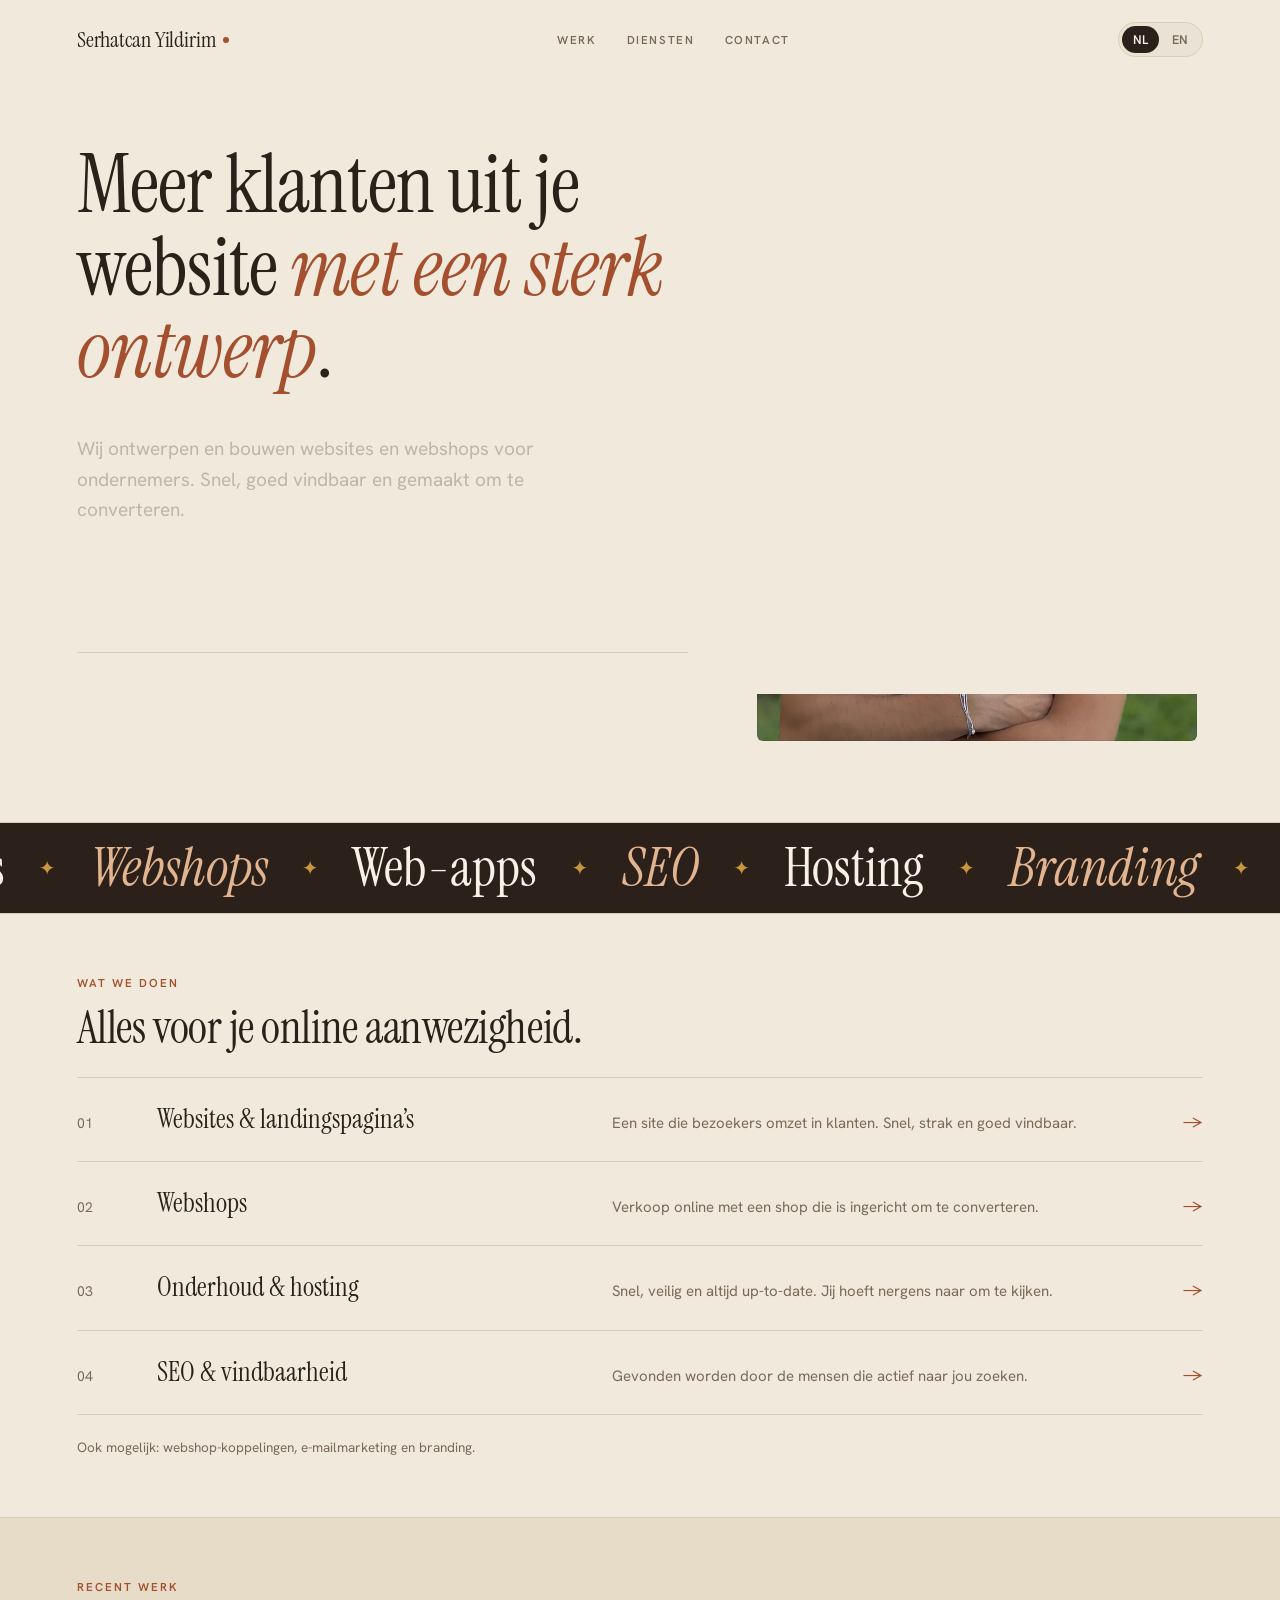
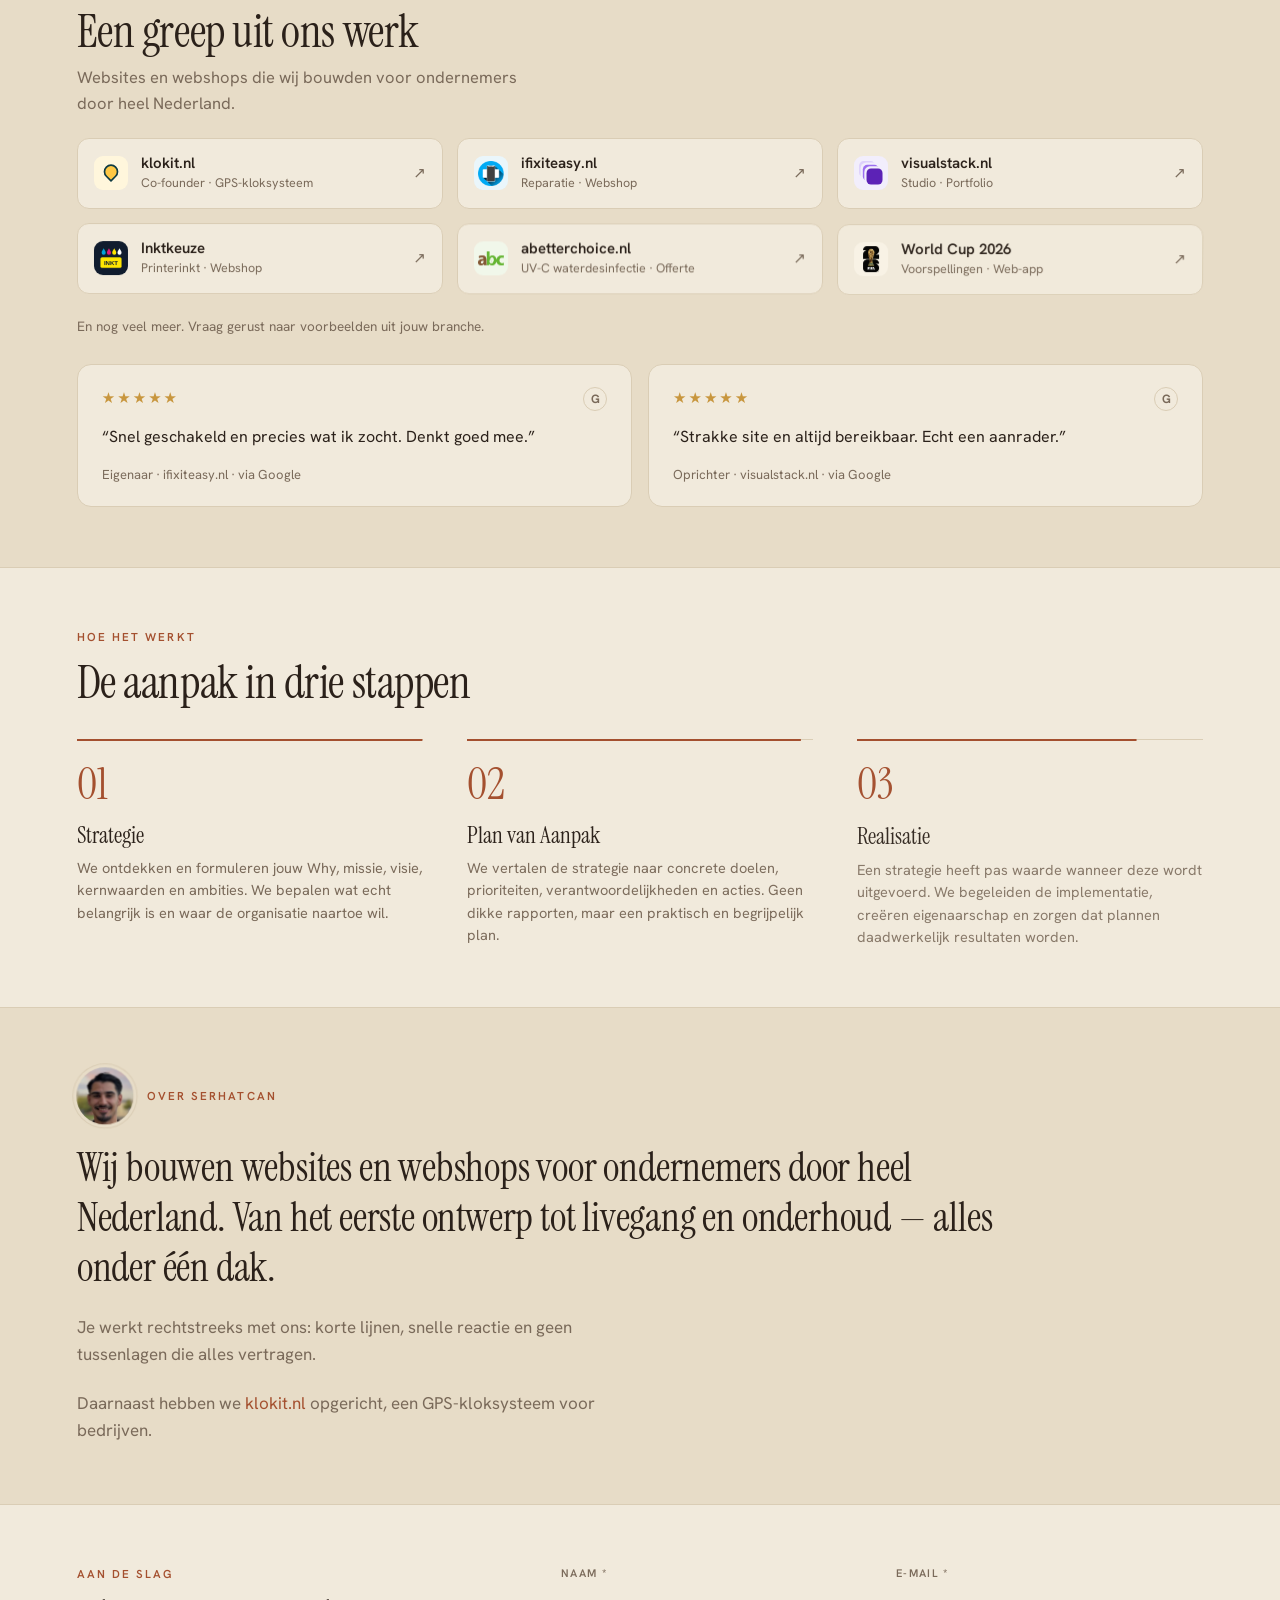
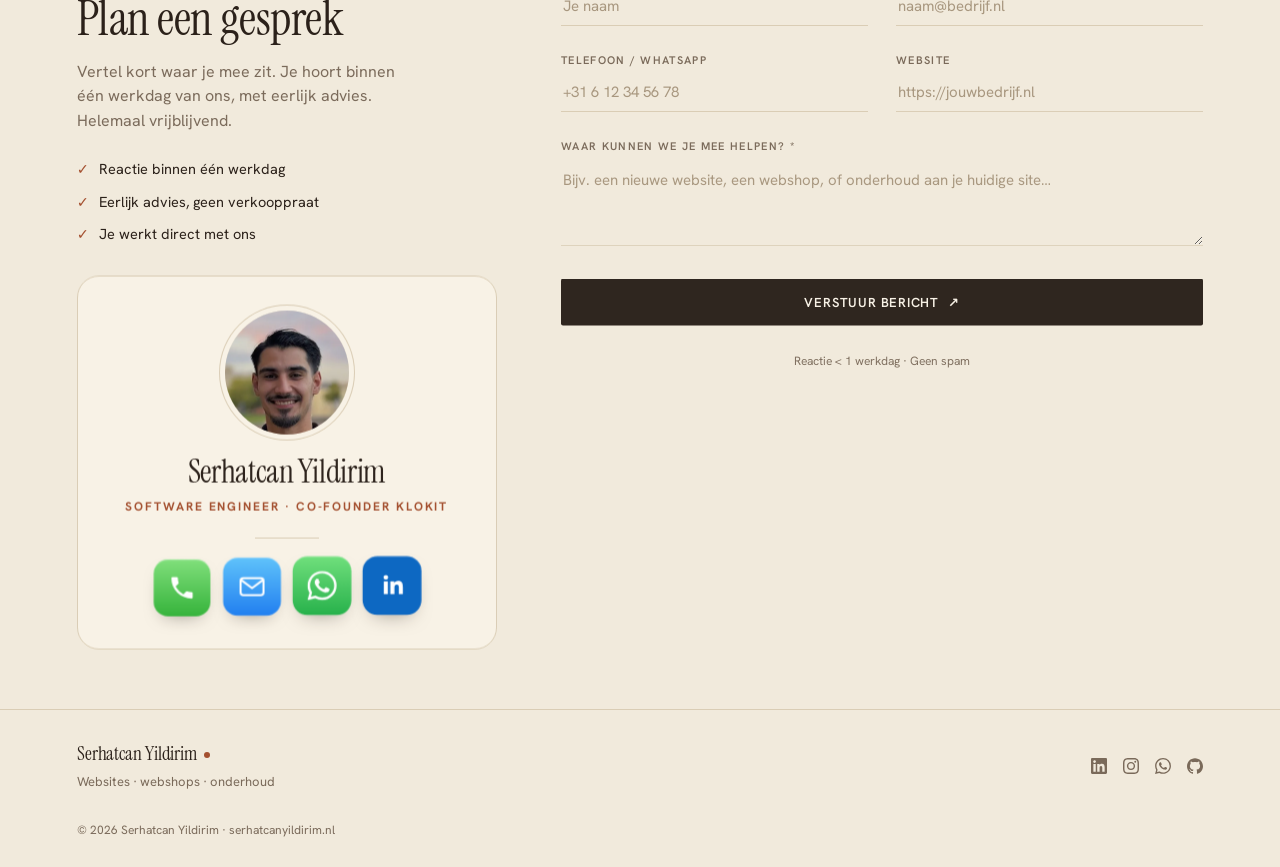
==== index.html @ 1fb6e337 "Functie op contactkaart: Software Engineer Co-Authored-By: Claude Opus 5.5 <noreply@anthropic.com> C" ====
<!DOCTYPE html>
<html lang="nl">
<head>
  <meta charset="utf-8">
  <meta name="viewport" content="width=device-width, initial-scale=1">
  <title>Serhatcan Yildirim — Websites, webshops &amp; onderhoud</title>
  <meta name="description" content="Wij ontwerpen en bouwen websites en webshops voor ondernemers. Snel, goed vindbaar en gemaakt om te converteren. Eén aanspreekpunt, reactie binnen één werkdag.">
  <meta name="author" content="Serhatcan Yildirim">
  <meta name="theme-color" content="#f1eadc">

  <!-- Open Graph -->
  <meta property="og:type" content="website">
  <meta property="og:title" content="Serhatcan Yildirim — Websites, webshops &amp; onderhoud">
  <meta property="og:description" content="Meer klanten uit je website met een sterk ontwerp. Websites en webshops voor ondernemers in heel Nederland.">
  <meta property="og:locale" content="nl_NL">
  <meta property="og:locale:alternate" content="en_US">
  <meta property="og:url" content="https://serhatcan.nl/">
  <meta property="og:image" content="https://serhatcanyildirim.nl/assets/serhat.jpg">

  <link rel="preconnect" href="https://fonts.googleapis.com">
  <link rel="preconnect" href="https://fonts.gstatic.com" crossorigin>
  <link href="https://fonts.googleapis.com/css2?family=Hanken+Grotesk:wght@400;500;600;700&family=Instrument+Serif:ital@0;1&display=swap" rel="stylesheet">
  <link rel="stylesheet" href="css/style.css">
  <link rel="preload" as="image" href="assets/serhat.webp" type="image/webp">
</head>
<body>
  <div class="preloader" aria-hidden="true">
    <div class="preloader-name"><span class="pl-mask"><span class="preloader-word">Serhatcan</span></span> <span class="pl-mask"><span class="preloader-word preloader-word--accent">Yildirim</span></span></div>
    <div class="preloader-bar"></div>
  </div>
  <div class="scroll-progress" aria-hidden="true"></div>
  <div class="cursor" aria-hidden="true"></div>

  <main class="card" role="main">

    <!-- ===================================================== Navigation -->
    <nav class="nav" aria-label="Hoofdnavigatie">
      <a class="brand" href="#top" aria-label="Serhatcan Yildirim — home">Serhatcan Yildirim<span class="dot"></span></a>
      <div class="nav-links">
        <a href="#work" data-i18n="nav.work">Werk</a>
        <a href="#services" data-i18n="nav.services">Diensten</a>
        <a href="#contact" data-i18n="nav.contact">Contact</a>
      </div>
      <div class="lang" role="group" aria-label="Taal / Language">
        <button type="button" data-lang="nl" aria-pressed="true">NL</button>
        <button type="button" data-lang="en" aria-pressed="false">EN</button>
      </div>
    </nav>

    <!-- ========================================================== Hero -->
    <header class="hero" id="top">
      <div class="hero-grid">
      <div class="hero-text">
      
      <h1>
        <span data-i18n="hero.titleA">Meer klanten uit je website</span>
        <span class="accent" data-i18n="hero.titleAccent">met een sterk ontwerp</span><span data-i18n="hero.titleTail">.</span>
      </h1>
      <p class="hero-sub" data-i18n="hero.sub">Wij ontwerpen en bouwen websites en webshops voor ondernemers. Snel, goed vindbaar en gemaakt om te converteren.</p>
      <div class="hero-cta">
        <a class="btn-primary" href="#contact"><span data-i18n="hero.ctaPrimary">Plan een gesprek</span> <span class="arrow" aria-hidden="true">→</span></a>
        <a class="btn-text" href="https://wa.me/31626569696" target="_blank" rel="noopener">
          <span class="ico" aria-hidden="true">
            <svg class="icon icon--sm" viewBox="0 0 24 24" fill="currentColor" aria-hidden="true"><path d="M17.472 14.382c-.297-.149-1.758-.867-2.03-.967-.273-.099-.471-.148-.67.15-.197.297-.767.966-.94 1.164-.173.199-.347.223-.644.075-.297-.15-1.255-.463-2.39-1.475-.883-.788-1.48-1.761-1.653-2.059-.173-.297-.018-.458.13-.606.134-.133.298-.347.446-.52.149-.174.198-.298.298-.497.099-.198.05-.371-.025-.52-.075-.149-.669-1.612-.916-2.207-.242-.579-.487-.5-.669-.51-.173-.008-.371-.01-.57-.01-.198 0-.52.074-.792.372-.272.297-1.04 1.016-1.04 2.479 0 1.462 1.065 2.875 1.213 3.074.149.198 2.096 3.2 5.077 4.487.709.306 1.262.489 1.694.625.712.227 1.36.195 1.871.118.571-.085 1.758-.719 2.006-1.413.248-.694.248-1.289.173-1.413-.074-.124-.272-.198-.57-.347m-5.421 7.403h-.004a9.87 9.87 0 0 1-5.031-1.378l-.361-.214-3.741.982.998-3.648-.235-.374a9.86 9.86 0 0 1-1.51-5.26c.001-5.45 4.436-9.884 9.888-9.884 2.64 0 5.122 1.03 6.988 2.898a9.825 9.825 0 0 1 2.893 6.994c-.003 5.45-4.437 9.884-9.885 9.884m8.413-18.297A11.815 11.815 0 0 0 12.05 0C5.495 0 .16 5.335.157 11.892c0 2.096.547 4.142 1.588 5.945L.057 24l6.305-1.654a11.882 11.882 0 0 0 5.683 1.448h.005c6.554 0 11.89-5.335 11.893-11.893a11.821 11.821 0 0 0-3.48-8.413Z"/></svg>
          </span>
          <span data-i18n="hero.ctaSecondary">WhatsApp openen</span>
        </a>
      </div>

      <div class="stats">
        <div class="stat">
          <div class="stat-num" data-i18n="stats.0.n">3+</div>
          <div class="stat-label" data-i18n="stats.0.l">jaar ervaring in web &amp; design</div>
        </div>
        <div class="stat">
          <div class="stat-num" data-i18n="stats.1.n">10+</div>
          <div class="stat-label" data-i18n="stats.1.l">projecten opgeleverd</div>
        </div>
        <div class="stat">
          <div class="stat-num" data-i18n="stats.2.n">&lt; 1 dag</div>
          <div class="stat-label" data-i18n="stats.2.l">reactie op je aanvraag</div>
        </div>
      </div>
      </div>

      <div class="hero-visual">
        <div class="hero-visual-inner">
          <figure class="hero-photo">
            <picture>
              <source srcset="assets/serhat.webp" type="image/webp">
              <img src="assets/serhat.jpg" alt="Serhatcan Yildirim" width="900" height="1395" fetchpriority="high">
            </picture>
          </figure>
          <div class="hero-badge" aria-hidden="true">
            <svg class="hero-badge-ring" viewBox="0 0 120 120">
              <defs><path id="badge-circle" d="M60,60 m-46,0 a46,46 0 1,1 92,0 a46,46 0 1,1 -92,0"/></defs>
              <text><textPath href="#badge-circle" textLength="286" lengthAdjust="spacing" data-i18n="heroBadge">BESCHIKBAAR VOOR PROJECTEN • </textPath></text>
            </svg>
            <span class="hero-badge-core">✦</span>
          </div>
          <span class="chip chip--1"><span class="chip-dot"></span>Websites</span>
          <span class="chip chip--2">Webshops</span>
          <span class="chip chip--3">Co-founder <b>Klokit</b></span>
        </div>
      </div>
      </div>
    </header>

    <!-- ======================================================= Marquee -->
    <div class="marquee" aria-hidden="true">
      <div class="marquee-track">
        <span>Websites</span><i>✦</i><span>Webshops</span><i>✦</i><span>Web-apps</span><i>✦</i><span>SEO</span><i>✦</i><span>Hosting</span><i>✦</i><span>Branding</span><i>✦</i>
        <span>Websites</span><i>✦</i><span>Webshops</span><i>✦</i><span>Web-apps</span><i>✦</i><span>SEO</span><i>✦</i><span>Hosting</span><i>✦</i><span>Branding</span><i>✦</i>
      </div>
    </div>

    <!-- ====================================================== Services -->
    <section class="section reveal" id="services" aria-labelledby="services-title">
      <div class="eyebrow" data-i18n="servicesEyebrow">WAT WE DOEN</div>
      <h2 class="section-title" id="services-title" style="max-width:560px" data-i18n="servicesTitle">Alles voor je online aanwezigheid.</h2>
      <div class="services-list">

        <div class="service-row">
          <span class="service-no">01</span>
          <h3 class="service-t" data-i18n="services.0.t">Websites &amp; landingspagina’s</h3>
          <p class="service-d" data-i18n="services.0.d">Een site die bezoekers omzet in klanten. Snel, strak en goed vindbaar.</p>
          <span class="service-arrow" aria-hidden="true">→</span>
        </div>

        <div class="service-row">
          <span class="service-no">02</span>
          <h3 class="service-t" data-i18n="services.1.t">Webshops</h3>
          <p class="service-d" data-i18n="services.1.d">Verkoop online met een shop die is ingericht om te converteren.</p>
          <span class="service-arrow" aria-hidden="true">→</span>
        </div>

        <div class="service-row">
          <span class="service-no">03</span>
          <h3 class="service-t" data-i18n="services.2.t">Onderhoud &amp; hosting</h3>
          <p class="service-d" data-i18n="services.2.d">Snel, veilig en altijd up-to-date. Jij hoeft nergens naar om te kijken.</p>
          <span class="service-arrow" aria-hidden="true">→</span>
        </div>

        <div class="service-row">
          <span class="service-no">04</span>
          <h3 class="service-t" data-i18n="services.3.t">SEO &amp; vindbaarheid</h3>
          <p class="service-d" data-i18n="services.3.d">Gevonden worden door de mensen die actief naar jou zoeken.</p>
          <span class="service-arrow" aria-hidden="true">→</span>
        </div>

      </div>
      <p class="foot-note" data-i18n="servicesFoot">Ook mogelijk: webshop-koppelingen, e-mailmarketing en branding.</p>
    </section>

    <!-- ========================================================== Work -->
    <section class="section section--paper reveal" id="work" aria-labelledby="work-title">
      <div class="eyebrow" data-i18n="workEyebrow">RECENT WERK</div>
      <h2 class="section-title" id="work-title" data-i18n="workTitle">Een greep uit ons werk</h2>
      <p class="section-sub" data-i18n="workSub">Websites en webshops die wij bouwden voor ondernemers door heel Nederland.</p>

      <div class="projects">
        <a class="project" href="https://klokit.nl" target="_blank" rel="noopener">
          <span class="project-mono project-logo" style="background:#fff6dc">
            <img src="assets/klokit-icon.svg" alt="Klokit logo" loading="lazy" width="34" height="34">
          </span>
          <span class="project-body">
            <span class="project-name">klokit.nl</span>
            <span class="project-tag" data-i18n="projects.5.tag">Co-founder · GPS-kloksysteem</span>
          </span>
          <span class="project-ext" aria-hidden="true">↗</span>
        </a>
        <a class="project" href="https://ifixiteasy.nl" target="_blank" rel="noopener">
          <span class="project-mono project-logo" style="background:#eaf6fb">
            <img src="assets/iFixItEasy-logo.png" alt="ifixiteasy logo" loading="lazy" width="34" height="34">
          </span>
          <span class="project-body">
            <span class="project-name">ifixiteasy.nl</span>
            <span class="project-tag" data-i18n="projects.0.tag">Reparatie · Webshop</span>
          </span>
          <span class="project-ext" aria-hidden="true">↗</span>
        </a>
        <a class="project" href="https://visualstack.nl" target="_blank" rel="noopener">
          <span class="project-mono project-logo" style="background:#f2eefc">
            <img src="assets/visualstack-icon.svg" alt="VisualStack logo" loading="lazy" width="34" height="34">
          </span>
          <span class="project-body">
            <span class="project-name">visualstack.nl</span>
            <span class="project-tag" data-i18n="projects.1.tag">Studio · Portfolio</span>
          </span>
          <span class="project-ext" aria-hidden="true">↗</span>
        </a>
        <a class="project" href="https://inktkeuze.vercel.app" target="_blank" rel="noopener">
          <span class="project-mono project-logo" style="background:#0F1B2D">
            <img src="assets/inktkeuze-icon.svg" alt="Inktkeuze logo" loading="lazy" width="34" height="34">
          </span>
          <span class="project-body">
            <span class="project-name">Inktkeuze</span>
            <span class="project-tag" data-i18n="projects.2.tag">Printerinkt · Webshop</span>
          </span>
          <span class="project-ext" aria-hidden="true">↗</span>
        </a>
        <a class="project" href="https://abetterchoice.nl" target="_blank" rel="noopener">
          <span class="project-mono project-logo" style="background:#f1f7ea">
            <img src="assets/abc-logo.png" alt="A Better Choice logo" loading="lazy" width="34" height="34">
          </span>
          <span class="project-body">
            <span class="project-name">abetterchoice.nl</span>
            <span class="project-tag" data-i18n="projects.3.tag">UV-C waterdesinfectie · Offerte</span>
          </span>
          <span class="project-ext" aria-hidden="true">↗</span>
        </a>
        <a class="project" href="https://wc26-pink.vercel.app" target="_blank" rel="noopener">
          <span class="project-mono project-logo" style="background:var(--card)">
            <img src="assets/2026_FIFA_World_Cup_emblem.svg.webp" alt="FIFA World Cup 2026 logo" loading="lazy" width="34" height="34">
          </span>
          <span class="project-body">
            <span class="project-name">World Cup 2026</span>
            <span class="project-tag" data-i18n="projects.4.tag">Voorspellingen · Web-app</span>
          </span>
          <span class="project-ext" aria-hidden="true">↗</span>
        </a>
      </div>

      <p class="foot-note" data-i18n="workFoot">En nog veel meer. Vraag gerust naar voorbeelden uit jouw branche.</p>

      <div class="reviews">
        <div class="review">
          <div class="review-head">
            <span class="stars" aria-hidden="true">★★★★★</span>
            <span class="review-badge" title="Google" aria-label="Google">G</span>
          </div>
          <p class="review-q">“<span data-i18n="reviews.0.q">Snel geschakeld en precies wat ik zocht. Denkt goed mee.</span>”</p>
          <div class="review-a" data-i18n="reviews.0.a">Eigenaar · ifixiteasy.nl · via Google</div>
        </div>
        <div class="review">
          <div class="review-head">
            <span class="stars" aria-hidden="true">★★★★★</span>
            <span class="review-badge" title="Google" aria-label="Google">G</span>
          </div>
          <p class="review-q">“<span data-i18n="reviews.1.q">Strakke site en altijd bereikbaar. Echt een aanrader.</span>”</p>
          <div class="review-a" data-i18n="reviews.1.a">Oprichter · visualstack.nl · via Google</div>
        </div>
      </div>
    </section>

    <!-- ===================================================== How it works -->
    <section class="section reveal" aria-labelledby="steps-title">
      <div class="eyebrow" data-i18n="stepsEyebrow">HOE HET WERKT</div>
      <h2 class="section-title section-title--mb" id="steps-title" data-i18n="stepsTitle">De aanpak in drie stappen</h2>
      <div class="steps">
        <div class="step">
          <div class="step-n">01</div>
          <h3 class="step-t" data-i18n="steps.0.t">Strategie</h3>
          <p class="step-d" data-i18n="steps.0.d">We ontdekken en formuleren jouw Why, missie, visie, kernwaarden en ambities. We bepalen wat echt belangrijk is en waar de organisatie naartoe wil.</p>
        </div>
        <div class="step">
          <div class="step-n">02</div>
          <h3 class="step-t" data-i18n="steps.1.t">Plan van Aanpak</h3>
          <p class="step-d" data-i18n="steps.1.d">We vertalen de strategie naar concrete doelen, prioriteiten, verantwoordelijkheden en acties. Geen dikke rapporten, maar een praktisch en begrijpelijk plan.</p>
        </div>
        <div class="step">
          <div class="step-n">03</div>
          <h3 class="step-t" data-i18n="steps.2.t">Realisatie</h3>
          <p class="step-d" data-i18n="steps.2.d">Een strategie heeft pas waarde wanneer deze wordt uitgevoerd. We begeleiden de implementatie, creëren eigenaarschap en zorgen dat plannen daadwerkelijk resultaten worden.</p>
        </div>
      </div>
    </section>

    <!-- ========================================================= About -->
    <section class="section section--paper reveal" id="about" aria-labelledby="about-eyebrow">
      <div class="about-head">
        <picture>
          <source srcset="assets/serhat-avatar.webp" type="image/webp">
          <img class="about-avatar" src="assets/serhat-avatar.jpg" alt="" width="120" height="120" loading="lazy">
        </picture>
        <div class="eyebrow about-eyebrow" id="about-eyebrow" data-i18n="aboutEyebrow">OVER SERHATCAN</div>
      </div>
      <p class="about-lead" data-i18n="aboutBody1">Wij bouwen websites en webshops voor ondernemers door heel Nederland. Van het eerste ontwerp tot livegang en onderhoud — alles onder één dak.</p>
      <p class="about-body" data-i18n="aboutBody2">Je werkt rechtstreeks met ons: korte lijnen, snelle reactie en geen tussenlagen die alles vertragen.</p>
      <p class="about-body"><span data-i18n="aboutBody3a">Daarnaast hebben we</span> <a href="https://klokit.nl" target="_blank" rel="noopener">klokit.nl</a><span data-i18n="aboutBody3b"> opgericht, een GPS-kloksysteem voor bedrijven.</span></p>
    </section>

    <!-- ======================================================= Contact -->
    <section class="section reveal" id="contact" aria-labelledby="contact-title">
      <div class="contact-grid">
        <div>
          <div class="eyebrow" data-i18n="contactEyebrow">AAN DE SLAG</div>
          <h2 class="contact-title" id="contact-title" data-i18n="contactTitle">Plan een gesprek</h2>
          <p class="contact-sub" data-i18n="contactSub">Vertel kort waar je mee zit. Je hoort binnen één werkdag van ons, met eerlijk advies. Helemaal vrijblijvend.</p>

          <div class="checks">
            <div class="check"><span class="check-mark" aria-hidden="true">✓</span><span data-i18n="checks.0">Reactie binnen één werkdag</span></div>
            <div class="check"><span class="check-mark" aria-hidden="true">✓</span><span data-i18n="checks.1">Eerlijk advies, geen verkooppraat</span></div>
            <div class="check"><span class="check-mark" aria-hidden="true">✓</span><span data-i18n="checks.2">Je werkt direct met ons</span></div>
          </div>

          <div class="contact-card">
            <picture>
              <source srcset="assets/serhat-card.webp" type="image/webp">
              <img class="contact-card-photo" src="assets/serhat-card.jpg" alt="Serhatcan Yildirim" width="180" height="180" loading="lazy">
            </picture>
            <h3 class="contact-card-name">Serhatcan Yildirim</h3>
            <p class="contact-card-role" data-i18n="cardRole">Software Engineer · Co-founder Klokit</p>
            <span class="contact-card-rule" aria-hidden="true"></span>
            <div class="app-icons">
              <a class="app-icon app-icon--phone" href="tel:+31626569696" aria-label="Bellen: +31 6 26569696">
                <svg viewBox="0 0 24 24" fill="currentColor" aria-hidden="true"><path d="M6.6 10.8a15.1 15.1 0 0 0 6.6 6.6l2.2-2.2a1 1 0 0 1 1-.25 11.4 11.4 0 0 0 3.6.57 1 1 0 0 1 1 1V20a1 1 0 0 1-1 1A17 17 0 0 1 3 4a1 1 0 0 1 1-1h3.5a1 1 0 0 1 1 1c0 1.25.2 2.45.57 3.57a1 1 0 0 1-.25 1z"/></svg>
              </a>
              <a class="app-icon app-icon--mail" href="mailto:serhatcanyildirimm@gmail.com" aria-label="E-mail: serhatcanyildirimm@gmail.com">
                <svg viewBox="0 0 24 24" fill="none" stroke="currentColor" stroke-width="1.7" stroke-linejoin="round" aria-hidden="true"><rect x="2.5" y="5" width="19" height="14" rx="2.2"/><path d="m3 6.5 9 6.8 9-6.8"/></svg>
              </a>
              <a class="app-icon app-icon--wa" href="https://wa.me/31626569696" target="_blank" rel="noopener" aria-label="WhatsApp">
                <svg viewBox="0 0 24 24" fill="currentColor" aria-hidden="true"><path d="M17.472 14.382c-.297-.149-1.758-.867-2.03-.967-.273-.099-.471-.148-.67.15-.197.297-.767.966-.94 1.164-.173.199-.347.223-.644.075-.297-.15-1.255-.463-2.39-1.475-.883-.788-1.48-1.761-1.653-2.059-.173-.297-.018-.458.13-.606.134-.133.298-.347.446-.52.149-.174.198-.298.298-.497.099-.198.05-.371-.025-.52-.075-.149-.669-1.612-.916-2.207-.242-.579-.487-.5-.669-.51-.173-.008-.371-.01-.57-.01-.198 0-.52.074-.792.372-.272.297-1.04 1.016-1.04 2.479 0 1.462 1.065 2.875 1.213 3.074.149.198 2.096 3.2 5.077 4.487.709.306 1.262.489 1.694.625.712.227 1.36.195 1.871.118.571-.085 1.758-.719 2.006-1.413.248-.694.248-1.289.173-1.413-.074-.124-.272-.198-.57-.347m-5.421 7.403h-.004a9.87 9.87 0 0 1-5.031-1.378l-.361-.214-3.741.982.998-3.648-.235-.374a9.86 9.86 0 0 1-1.51-5.26c.001-5.45 4.436-9.884 9.888-9.884 2.64 0 5.122 1.03 6.988 2.898a9.825 9.825 0 0 1 2.893 6.994c-.003 5.45-4.437 9.884-9.885 9.884m8.413-18.297A11.815 11.815 0 0 0 12.05 0C5.495 0 .16 5.335.157 11.892c0 2.096.547 4.142 1.588 5.945L.057 24l6.305-1.654a11.882 11.882 0 0 0 5.683 1.448h.005c6.554 0 11.89-5.335 11.893-11.893a11.821 11.821 0 0 0-3.48-8.413Z"/></svg>
              </a>
              <a class="app-icon app-icon--li" href="https://nl.linkedin.com/in/serhat-yildirim-15a6a4199" target="_blank" rel="noopener" aria-label="LinkedIn">
                <svg viewBox="0 0 24 24" fill="currentColor" aria-hidden="true"><path d="M5.3 8.6h3.3V19H5.3zM6.95 3.5a1.9 1.9 0 1 1 0 3.8 1.9 1.9 0 0 1 0-3.8zM10.6 8.6h3.15v1.42h.05c.44-.83 1.51-1.7 3.1-1.7 3.32 0 3.93 2.18 3.93 5.02V19h-3.28v-5.03c0-1.2-.02-2.74-1.67-2.74-1.67 0-1.93 1.3-1.93 2.65V19H10.6z"/></svg>
              </a>
            </div>
          </div>
        </div>

        <div>
          <form class="form" id="contact-form" novalidate>
            <!-- Honeypot: verborgen voor mensen, bots vullen dit vaak in -->
            <div class="hp" aria-hidden="true" style="position:absolute;left:-9999px;width:1px;height:1px;overflow:hidden;">
              <label for="f-company">Bedrijf (niet invullen)</label>
              <input id="f-company" name="company" type="text" tabindex="-1" autocomplete="off">
            </div>
            <div class="field">
              <label for="f-name"><span data-i18n="form.name">Naam</span> *</label>
              <input id="f-name" required name="name" data-i18n-placeholder="form.namePh" placeholder="Je naam">
            </div>
            <div class="field">
              <label for="f-email"><span data-i18n="form.email">E-mail</span> *</label>
              <input id="f-email" required type="email" name="email" data-i18n-placeholder="form.emailPh" placeholder="naam@bedrijf.nl">
            </div>
            <div class="field">
              <label for="f-phone" data-i18n="form.phone">Telefoon / WhatsApp</label>
              <input id="f-phone" name="phone" data-i18n-placeholder="form.phonePh" placeholder="+31 6 26569696">
            </div>
            <div class="field">
              <label for="f-website" data-i18n="form.website">Website</label>
              <input id="f-website" name="website" data-i18n-placeholder="form.websitePh" placeholder="https://jouwbedrijf.nl">
            </div>
            <div class="field field--full">
              <label for="f-message"><span data-i18n="form.message">Waar kunnen we je mee helpen?</span> *</label>
              <textarea id="f-message" required name="message" rows="3" data-i18n-placeholder="form.messagePh" placeholder="Bijv. een nieuwe website, een webshop, of onderhoud aan je huidige site…"></textarea>
            </div>
            <button class="form-submit" type="submit"><span data-i18n="form.submit">Verstuur bericht</span> <span class="arrow" aria-hidden="true">↗</span></button>
            <div class="form-foot" data-i18n="formFoot">Reactie &lt; 1 werkdag · Geen spam</div>
          </form>
        </div>
      </div>
    </section>

    <!-- ======================================================== Footer -->
    <footer class="footer">
      <div>
        <div class="brand">Serhatcan Yildirim<span class="dot"></span></div>
        <div class="footer-tagline" data-i18n="footerTagline">Websites · webshops · onderhoud</div>
      </div>
      <div class="socials">
        <a href="https://nl.linkedin.com/in/serhat-yildirim-15a6a4199" target="_blank" rel="noopener" aria-label="LinkedIn"><svg class="icon icon--sm" viewBox="0 0 24 24" fill="currentColor" aria-hidden="true"><path d="M20.447 20.452h-3.554v-5.569c0-1.328-.027-3.037-1.852-3.037-1.853 0-2.136 1.445-2.136 2.939v5.667H9.351V9h3.414v1.561h.046c.477-.9 1.637-1.85 3.37-1.85 3.601 0 4.267 2.37 4.267 5.455v6.286zM5.337 7.433c-1.144 0-2.063-.926-2.063-2.065 0-1.138.92-2.063 2.063-2.063 1.14 0 2.064.925 2.064 2.063 0 1.139-.925 2.065-2.064 2.065zm1.782 13.019H3.555V9h3.564v11.452zM22.225 0H1.771C.792 0 0 .774 0 1.729v20.542C0 23.227.792 24 1.771 24h20.451C23.2 24 24 23.227 24 22.271V1.729C24 .774 23.2 0 22.222 0h.003z"/></svg></a>
        <a href="https://www.instagram.com/visualstack.nl" aria-label="Instagram"><svg class="icon icon--sm" viewBox="0 0 24 24" fill="currentColor" aria-hidden="true"><path d="M7.0301.084c-1.2768.0602-2.1487.264-2.911.5634-.7888.3075-1.4575.72-2.1228 1.3877-.6652.6677-1.075 1.3368-1.3802 2.127-.2954.7638-.4956 1.6365-.552 2.914-.0564 1.2775-.0689 1.6882-.0626 4.947.0062 3.2586.0206 3.6671.0825 4.9473.061 1.2765.264 2.1482.5635 2.9107.308.7889.72 1.4573 1.388 2.1228.6679.6655 1.3365 1.0743 2.1285 1.38.7632.295 1.6361.4961 2.9134.552 1.2773.056 1.6884.069 4.9462.0627 3.2578-.0062 3.668-.0207 4.9478-.0814 1.28-.0607 2.147-.2652 2.9098-.5633.7889-.3086 1.4578-.72 2.1228-1.3881.665-.6682 1.0745-1.3378 1.3795-2.1284.2957-.7632.4966-1.636.552-2.9124.056-1.2809.0692-1.6898.063-4.948-.0063-3.2583-.021-3.6668-.0817-4.9465-.0607-1.2797-.264-2.1487-.5633-2.9117-.3084-.7889-.72-1.4568-1.3876-2.1228C21.2982 1.33 20.628.9208 19.8378.6165 19.074.321 18.2017.1197 16.9244.0645 15.6471.0093 15.236-.005 11.977.0014 8.718.0076 8.31.0215 7.0301.0839m.1402 21.6932c-1.17-.0509-1.8053-.2453-2.2287-.408-.5606-.216-.96-.4771-1.3819-.895-.422-.4178-.6811-.8186-.9-1.378-.1644-.4234-.3624-1.058-.4171-2.228-.0595-1.2645-.072-1.6442-.079-4.848-.007-3.2037.0053-3.583.0607-4.848.05-1.169.2456-1.805.408-2.2282.216-.5613.4762-.96.895-1.3816.4188-.4217.8184-.6814 1.3783-.9003.423-.1651 1.0575-.3614 2.227-.4171 1.2655-.06 1.6447-.072 4.848-.079 3.2033-.007 3.5835.005 4.8495.0608 1.169.0508 1.8053.2445 2.228.408.5608.216.96.4754 1.3816.895.4217.4194.6816.8176.9005 1.3787.1653.4217.3617 1.056.4169 2.2263.0602 1.2655.0739 1.645.0796 4.848.0058 3.203-.0055 3.5834-.061 4.848-.051 1.17-.245 1.8055-.408 2.2294-.216.5604-.4763.96-.8954 1.3814-.419.4215-.8181.6811-1.3783.9-.4224.1649-1.0577.3617-2.2262.4174-1.2656.0595-1.6448.072-4.8493.079-3.2045.007-3.5825-.006-4.848-.0608M16.953 5.5864A1.44 1.44 0 1 0 18.39 4.144a1.44 1.44 0 0 0-1.437 1.4424M5.8385 12.012c.0067 3.4032 2.7706 6.1557 6.173 6.1493 3.4026-.0065 6.157-2.7701 6.1506-6.1733-.0065-3.4032-2.771-6.1565-6.174-6.1498-3.403.0067-6.156 2.771-6.1496 6.1738M8 12.0077a4 4 0 1 1 4.008 3.9921A3.9996 3.9996 0 0 1 8 12.0077"/></svg></a>
        <a href="https://wa.me/31626569696" target="_blank" rel="noopener" aria-label="WhatsApp"><svg class="icon icon--sm" viewBox="0 0 24 24" fill="currentColor" aria-hidden="true"><path d="M17.472 14.382c-.297-.149-1.758-.867-2.03-.967-.273-.099-.471-.148-.67.15-.197.297-.767.966-.94 1.164-.173.199-.347.223-.644.075-.297-.15-1.255-.463-2.39-1.475-.883-.788-1.48-1.761-1.653-2.059-.173-.297-.018-.458.13-.606.134-.133.298-.347.446-.52.149-.174.198-.298.298-.497.099-.198.05-.371-.025-.52-.075-.149-.669-1.612-.916-2.207-.242-.579-.487-.5-.669-.51-.173-.008-.371-.01-.57-.01-.198 0-.52.074-.792.372-.272.297-1.04 1.016-1.04 2.479 0 1.462 1.065 2.875 1.213 3.074.149.198 2.096 3.2 5.077 4.487.709.306 1.262.489 1.694.625.712.227 1.36.195 1.871.118.571-.085 1.758-.719 2.006-1.413.248-.694.248-1.289.173-1.413-.074-.124-.272-.198-.57-.347m-5.421 7.403h-.004a9.87 9.87 0 0 1-5.031-1.378l-.361-.214-3.741.982.998-3.648-.235-.374a9.86 9.86 0 0 1-1.51-5.26c.001-5.45 4.436-9.884 9.888-9.884 2.64 0 5.122 1.03 6.988 2.898a9.825 9.825 0 0 1 2.893 6.994c-.003 5.45-4.437 9.884-9.885 9.884m8.413-18.297A11.815 11.815 0 0 0 12.05 0C5.495 0 .16 5.335.157 11.892c0 2.096.547 4.142 1.588 5.945L.057 24l6.305-1.654a11.882 11.882 0 0 0 5.683 1.448h.005c6.554 0 11.89-5.335 11.893-11.893a11.821 11.821 0 0 0-3.48-8.413Z"/></svg></a>
        <a href="https://github.com/serhatcanyildirimm" target="_blank" rel="noopener" aria-label="GitHub"><svg class="icon icon--sm" viewBox="0 0 24 24" fill="currentColor" aria-hidden="true"><path d="M12 .297c-6.63 0-12 5.373-12 12 0 5.303 3.438 9.8 8.205 11.385.6.113.82-.258.82-.577 0-.285-.01-1.04-.015-2.04-3.338.724-4.042-1.61-4.042-1.61C4.422 18.07 3.633 17.7 3.633 17.7c-1.087-.744.084-.729.084-.729 1.205.084 1.838 1.236 1.838 1.236 1.07 1.835 2.809 1.305 3.495.998.108-.776.417-1.305.76-1.605-2.665-.3-5.466-1.332-5.466-5.93 0-1.31.465-2.38 1.235-3.22-.135-.303-.54-1.523.105-3.176 0 0 1.005-.322 3.3 1.23.96-.267 1.98-.399 3-.405 1.02.006 2.04.138 3 .405 2.28-1.552 3.285-1.23 3.285-1.23.645 1.653.24 2.873.12 3.176.765.84 1.23 1.91 1.23 3.22 0 4.61-2.805 5.625-5.475 5.92.42.36.81 1.096.81 2.22 0 1.606-.015 2.896-.015 3.286 0 .315.21.69.825.57C20.565 22.092 24 17.592 24 12.297c0-6.627-5.373-12-12-12"/></svg></a>
      </div>
    </footer>
    <div class="copyright"><span data-i18n="footerCopy">© 2026 Serhatcan Yildirim</span> · serhatcanyildirim.nl</div>

  </main>

  <script src="js/main.js"></script>
  <script src="js/vendor/gsap.min.js"></script>
  <script src="js/vendor/ScrollTrigger.min.js"></script>
  <script src="js/motion.js"></script>
</body>
</html>
---- css/style.css ----
/* ==========================================================================
   Serhatcan Yildirim — Portfolio
   Editorial theme: serif display, warm paper palette, typographic index
   ========================================================================== */

:root {
  /* Palet "Zand & Klei": beige basis, geen puur wit */
  --bg:     #f1eadc;   /* beige */
  --paper:  #e7dcc7;   /* zand — vervangt de witte secties */
  --card:   #f8f2e6;   /* crème — kaarten en hover */
  --ink:    #2b211a;   /* espresso */
  --muted:  #7a6a5a;
  --line:   #dacdb5;
  --accent: #a4502f;   /* terracotta */
  --accent-dark: #833d22;
  --gold:   #c8963e;
  --on-dark: #f8f2e6;  /* tekst op donkere knoppen */

  --serif: 'Instrument Serif', Georgia, 'Times New Roman', serif;
  --sans:  'Hanken Grotesk', system-ui, -apple-system, sans-serif;

  /* Fluid horizontal padding for the full-bleed sections */
  --pad: clamp(20px, 6vw, 112px);
  --section-y: clamp(44px, 7vw, 60px);
}

* { box-sizing: border-box; }

html { scroll-behavior: smooth; }

html, body { margin: 0; }

body {
  background: var(--bg);
  font-family: var(--sans);
  color: var(--ink);
  line-height: 1.5;
  -webkit-font-smoothing: antialiased;
  text-rendering: optimizeLegibility;
  padding: 0;
  overflow-x: hidden;
}

a { color: var(--accent); text-decoration: none; }
a:hover { color: var(--accent-dark); }

input, textarea, button, select { font-family: inherit; }
input::placeholder, textarea::placeholder { color: #a8977f; }
::selection { background: var(--accent); color: var(--on-dark); }

img { max-width: 100%; display: block; }

h1, h2, h3, p { margin: 0; }
h1, h2, h3, .about-lead { overflow-wrap: break-word; }

.serif { font-family: var(--serif); font-weight: 400; }

/* --------------------------------------------------------------------------
   Page shell — full-bleed, edge to edge
   -------------------------------------------------------------------------- */
.card {
  width: 100%;
  min-height: 100vh;
  background: var(--bg);
  overflow-x: clip;
}

.eyebrow {
  font-size: 11.5px;
  font-weight: 600;
  letter-spacing: 0.18em;
  text-transform: uppercase;
  color: var(--accent);
  margin-bottom: 12px;
}

.section-title {
  font-family: var(--serif);
  font-weight: 400;
  font-size: clamp(32px, 5vw, 46px);
  line-height: 1.08;
  letter-spacing: -0.01em;
  margin: 0 0 8px;
}

/* --------------------------------------------------------------------------
   Navigation
   -------------------------------------------------------------------------- */
.nav {
  display: flex;
  align-items: center;
  justify-content: space-between;
  gap: 16px;
  padding: 22px var(--pad);
  flex-wrap: wrap;
}

.brand {
  display: inline-flex;
  align-items: center;
  gap: 7px;
  font-family: var(--serif);
  font-weight: 400;
  font-size: 22px;
  letter-spacing: -0.005em;
  color: var(--ink);
}
.brand .dot {
  width: 6px; height: 6px;
  border-radius: 50%;
  background: var(--accent);
  display: inline-block;
}

.nav-links {
  display: flex;
  gap: 30px;
  font-size: 11.5px;
  letter-spacing: 0.14em;
  text-transform: uppercase;
  font-weight: 600;
}
.nav-links a { color: var(--muted); }
.nav-links a:hover { color: var(--ink); }

/* Language toggle */
.lang {
  display: inline-flex;
  align-items: center;
  gap: 2px;
  background: rgba(43, 33, 26, .04);
  border: 1px solid var(--line);
  border-radius: 999px;
  padding: 3px;
}
.lang button {
  border: none;
  cursor: pointer;
  font-size: 12.5px;
  font-weight: 600;
  padding: 5px 11px;
  border-radius: 999px;
  background: transparent;
  color: var(--muted);
  transition: background .18s ease, color .18s ease;
}
.lang button[aria-pressed="true"] {
  background: var(--ink);
  color: var(--on-dark);
}

/* --------------------------------------------------------------------------
   Hero
   -------------------------------------------------------------------------- */
.hero { padding: clamp(40px, 6vw, 64px) var(--pad) 60px; }

.rating {
  display: flex;
  align-items: center;
  gap: 11px;
  margin-bottom: 30px;
  flex-wrap: wrap;
}
.stars { color: var(--gold); letter-spacing: 2px; font-size: 13px; }
.rating-label {
  font-size: 11.5px;
  letter-spacing: 0.14em;
  text-transform: uppercase;
  color: var(--muted);
}

.hero h1 {
  font-family: var(--serif);
  font-weight: 400;
  font-size: clamp(42px, 8vw, 84px);
  line-height: 1.01;
  letter-spacing: -0.01em;
  margin: 0 0 28px;
  max-width: 920px;
}
.hero h1 .accent { color: var(--accent); font-style: italic; }

.hero-sub {
  font-size: clamp(17px, 2.2vw, 19px);
  line-height: 1.6;
  color: var(--muted);
  max-width: 520px;
  margin: 0 0 34px;
}

.hero-cta {
  display: flex;
  gap: 28px;
  align-items: center;
  flex-wrap: wrap;
}

/* Buttons */
.btn-primary {
  display: inline-flex;
  align-items: center;
  gap: 10px;
  background: var(--ink);
  color: var(--on-dark);
  padding: 15px 26px;
  border-radius: 2px;
  font-size: 13px;
  letter-spacing: 0.06em;
  text-transform: uppercase;
  font-weight: 600;
  border: none;
  cursor: pointer;
  transition: background .18s ease;
}
.btn-primary:hover { background: var(--accent); color: var(--on-dark); }
.btn-primary .arrow { text-transform: none; }

.btn-text {
  display: inline-flex;
  align-items: center;
  gap: 8px;
  font-size: 14px;
  font-weight: 600;
  color: var(--ink);
  border-bottom: 1.5px solid var(--ink);
  padding-bottom: 3px;
}
.btn-text:hover { color: var(--ink); }
.btn-text .ico { color: var(--accent); display: inline-flex; }

/* Stats */
.stats {
  display: flex;
  max-width: 760px;
  margin-top: 58px;
  border-top: 1px solid var(--line);
  padding-top: 28px;
  gap: 32px;
}
.stat { flex: 1; }
.stat + .stat {
  border-left: 1px solid var(--line);
  padding-left: 32px;
}
.stat-num {
  font-family: var(--serif);
  font-size: clamp(30px, 4.5vw, 38px);
  line-height: 1;
  letter-spacing: -0.01em;
}
.stat-label {
  font-size: 12.5px;
  color: var(--muted);
  line-height: 1.4;
  margin-top: 8px;
}

/* --------------------------------------------------------------------------
   Generic section
   -------------------------------------------------------------------------- */
.section { padding: var(--section-y) var(--pad); }
.section--paper {
  background: var(--paper);
  border-top: 1px solid var(--line);
  border-bottom: 1px solid var(--line);
}

/* Services — typographic index */
.services-list {
  margin-top: 24px;
  border-top: 1px solid var(--line);
}
.service-row {
  display: grid;
  grid-template-columns: 52px 1fr 1.25fr 30px;
  gap: 28px;
  align-items: baseline;
  padding: 26px 0;
  border-bottom: 1px solid var(--line);
}
.service-no {
  font-size: 14px;
  color: var(--muted);
  font-variant-numeric: tabular-nums;
}
.service-t {
  font-family: var(--serif);
  font-weight: 400;
  font-size: clamp(22px, 3vw, 27px);
  line-height: 1.12;
  margin: 0;
}
.service-d {
  font-size: 15px;
  color: var(--muted);
  line-height: 1.55;
  margin: 0;
}
.service-arrow { color: var(--accent); font-size: 18px; text-align: right; }

.foot-note {
  font-size: 13.5px;
  color: var(--muted);
  margin: 22px 0 0;
}
.section-sub {
  font-size: clamp(15px, 2vw, 16.5px);
  color: var(--muted);
  line-height: 1.55;
  margin: 0 0 22px;
  max-width: 480px;
}

/* Work — project cards */
.projects {
  display: grid;
  grid-template-columns: repeat(3, 1fr);
  gap: 14px;
  margin-top: 22px;
}
.project {
  display: flex;
  align-items: center;
  gap: 13px;
  background: var(--bg);
  border: 1px solid var(--line);
  border-radius: 12px;
  padding: 15px 16px;
  color: var(--ink);
  transition: border-color .18s ease, background .18s ease;
}
.project:hover { border-color: #c8b89c; background: var(--card); color: var(--ink); }
.project-mono {
  width: 34px; height: 34px;
  border-radius: 9px;
  display: inline-flex;
  align-items: center;
  justify-content: center;
  font-size: 13px;
  font-weight: 700;
  color: var(--on-dark);
  letter-spacing: -0.02em;
  flex: 0 0 auto;
}
.project-logo {
  padding: 4px;
  overflow: hidden;
}
.project-logo img {
  width: 100%;
  height: 100%;
  object-fit: contain;
  display: block;
}
.project-body { flex: 1; min-width: 0; }
.project-name {
  display: block;
  font-size: 15px;
  font-weight: 600;
  line-height: 1.2;
}
.project-tag {
  display: block;
  font-size: 12.5px;
  color: var(--muted);
  margin-top: 2px;
}
.project-ext { color: var(--muted); font-size: 15px; }

/* Reviews */
.reviews {
  display: grid;
  grid-template-columns: 1fr 1fr;
  gap: 16px;
}
.review {
  background: var(--bg);
  border: 1px solid var(--line);
  border-radius: 14px;
  padding: 22px 24px;
}
.review-head {
  display: flex;
  justify-content: space-between;
  align-items: flex-start;
}
.review-head .stars { font-size: 15px; }
.review-badge {
  font-size: 12px;
  font-weight: 700;
  color: var(--muted);
  border: 1px solid var(--line);
  width: 24px; height: 24px;
  border-radius: 50%;
  display: inline-flex;
  align-items: center;
  justify-content: center;
  flex: 0 0 auto;
}
.review-q { font-size: 16px; line-height: 1.5; margin: 14px 0 16px; }
.review-a { font-size: 13px; color: var(--muted); }

/* Steps */
.steps {
  display: grid;
  grid-template-columns: repeat(3, 1fr);
  gap: 44px;
  margin-top: 8px;
}
.step {
  border-top: 1px solid var(--line);
  padding-top: 22px;
}
.step-n {
  font-family: var(--serif);
  font-size: 44px;
  color: var(--accent);
  line-height: 1;
  margin-bottom: 16px;
}
.step-t {
  font-family: var(--serif);
  font-weight: 400;
  font-size: 23px;
  line-height: 1.15;
  margin: 0 0 8px;
}
.step-d { font-size: 14.5px; color: var(--muted); line-height: 1.55; margin: 0; }

.section-title--mb { margin-bottom: 32px; }

/* About */
.about-lead {
  font-family: var(--serif);
  font-weight: 400;
  font-size: clamp(28px, 4.2vw, 40px);
  line-height: 1.25;
  letter-spacing: -0.005em;
  max-width: 920px;
  margin: 0;
}
.about-body {
  font-size: 17px;
  color: var(--muted);
  line-height: 1.6;
  max-width: 560px;
  margin: 22px 0 0;
}
.about-eyebrow { margin-bottom: 18px; }

/* --------------------------------------------------------------------------
   Contact
   -------------------------------------------------------------------------- */
.contact-grid {
  display: grid;
  grid-template-columns: 0.8fr 1.2fr;
  gap: 56px;
  align-items: start;
}
.contact-title {
  font-family: var(--serif);
  font-weight: 400;
  font-size: clamp(36px, 5vw, 48px);
  line-height: 1.02;
  letter-spacing: -0.01em;
  margin: 0 0 16px;
}
.contact-sub {
  font-size: 16px;
  color: var(--muted);
  line-height: 1.55;
  margin: 0;
  max-width: 320px;
}
.checks {
  margin-top: 24px;
  display: flex;
  flex-direction: column;
  gap: 11px;
}
.check {
  display: flex;
  gap: 10px;
  align-items: flex-start;
  font-size: 14.5px;
}
.check-mark {
  color: var(--accent);
  font-weight: 700;
  line-height: 1.5;
  flex: 0 0 auto;
}
.check span { line-height: 1.5; }

.contact-links {
  margin-top: 26px;
  display: flex;
  flex-direction: column;
  gap: 7px;
  font-size: 14px;
}
.contact-links .wa {
  display: inline-flex;
  gap: 8px;
  align-items: center;
  color: var(--accent);
  font-weight: 600;
}
.contact-links a.muted { color: var(--muted); }
.contact-links a.muted:hover { color: var(--accent); }

/* Form */
.form {
  display: grid;
  grid-template-columns: 1fr 1fr;
  gap: 26px 28px;
}
.field { display: flex; flex-direction: column; }
.field--full { grid-column: 1 / -1; }
.field label {
  display: block;
  font-size: 11px;
  letter-spacing: 0.12em;
  text-transform: uppercase;
  font-weight: 600;
  color: var(--muted);
  margin-bottom: 5px;
}
.field input,
.field textarea {
  width: 100%;
  border: none;
  border-bottom: 1px solid var(--line);
  border-radius: 0;
  padding: 9px 2px;
  font-size: 15px;
  color: var(--ink);
  outline: none;
  background: transparent;
  transition: border-color .18s ease;
}
.field textarea { resize: vertical; line-height: 1.5; min-height: 72px; }
.field input:focus,
.field textarea:focus { border-bottom-color: var(--accent); }

.form-submit {
  grid-column: 1 / -1;
  width: 100%;
  background: var(--ink);
  color: var(--on-dark);
  border: none;
  border-radius: 2px;
  padding: 15px;
  font-size: 13px;
  letter-spacing: 0.06em;
  text-transform: uppercase;
  font-weight: 600;
  cursor: pointer;
  display: inline-flex;
  align-items: center;
  justify-content: center;
  gap: 9px;
  margin-top: 6px;
  transition: background .18s ease;
}
.form-submit:hover { background: var(--accent); }
.form-submit .arrow { text-transform: none; }

.form-foot {
  grid-column: 1 / -1;
  text-align: center;
  font-size: 12px;
  color: var(--muted);
}

.form-submit:disabled { opacity: .6; cursor: default; background: var(--ink); }

.form-error {
  grid-column: 1 / -1;
  text-align: center;
  font-size: 13px;
  color: #a2412f;
  background: rgba(162, 65, 47, .07);
  border: 1px solid rgba(162, 65, 47, .2);
  border-radius: 10px;
  padding: 10px 14px;
}

/* Sent confirmation */
.form-sent {
  padding: 44px 10px;
  text-align: center;
  border-top: 1px solid var(--line);
}
.form-sent .mark {
  font-family: var(--serif);
  font-size: 40px;
  color: var(--accent);
  margin-bottom: 8px;
}
.form-sent h3 {
  font-family: var(--serif);
  font-weight: 400;
  margin: 0 0 6px;
  font-size: 26px;
}
.form-sent p { margin: 0; color: var(--muted); font-size: 14.5px; }

/* --------------------------------------------------------------------------
   Footer
   -------------------------------------------------------------------------- */
.footer {
  padding: 30px var(--pad);
  border-top: 1px solid var(--line);
  display: flex;
  align-items: center;
  justify-content: space-between;
  flex-wrap: wrap;
  gap: 16px;
}
.footer .brand { font-size: 19px; }
.footer-tagline { font-size: 13px; color: var(--muted); margin-top: 3px; }
.socials { display: flex; gap: 16px; align-items: center; }
.socials a { color: var(--muted); display: inline-flex; }
.socials a:hover { color: var(--accent); }
.copyright {
  padding: 0 var(--pad) 28px;
  font-size: 12px;
  color: var(--muted);
}

/* Icon sizing */
.icon { width: 18px; height: 18px; display: inline-block; }
.icon--sm { width: 16px; height: 16px; }
.service-icon { width: 17px; height: 17px; color: var(--accent); display: inline-flex; }

/* --------------------------------------------------------------------------
   Scroll reveal (progressive enhancement)
   -------------------------------------------------------------------------- */
.reveal {
  opacity: 0;
  transform: translateY(18px);
  transition: opacity .6s ease, transform .6s ease;
}
.reveal.is-visible { opacity: 1; transform: none; }

/* --------------------------------------------------------------------------
   Responsive
   -------------------------------------------------------------------------- */
@media (max-width: 900px) {
  .contact-grid { grid-template-columns: 1fr; gap: 40px; }
  .steps { grid-template-columns: 1fr; gap: 28px; }
  .projects { grid-template-columns: repeat(2, 1fr); }
}

@media (max-width: 680px) {
  .nav { justify-content: space-between; }
  .nav-links { order: 3; width: 100%; justify-content: flex-start; gap: 22px; }
  .service-row {
    grid-template-columns: 40px 1fr;
    gap: 6px 16px;
    row-gap: 6px;
  }
  .service-t { grid-column: 2; }
  .service-d { grid-column: 2; }
  .service-arrow { display: none; }
  .projects { grid-template-columns: 1fr; }
  .reviews { grid-template-columns: 1fr; }
  .form { grid-template-columns: 1fr; }
  .stats { flex-direction: column; gap: 0; }
  .stat { padding: 18px 0; border-top: 1px solid var(--line); }
  .stat:first-child { padding-top: 0; border-top: none; }
  .stat + .stat { border-left: none; padding-left: 0; }
}

@media (prefers-reduced-motion: reduce) {
  html { scroll-behavior: auto; }
  .reveal { opacity: 1; transform: none; transition: none; }
  * { scroll-behavior: auto !important; }
}

/* ==========================================================================
   Portfolio upgrade — hero photo, marquee, motion helpers
   ========================================================================== */

/* Sticky nav */
.nav {
  position: sticky;
  top: 0;
  z-index: 60;
  background: var(--bg);
  background: color-mix(in srgb, var(--bg) 86%, transparent);
  -webkit-backdrop-filter: blur(12px);
  backdrop-filter: blur(12px);
}

/* Hero: text + photo */
.hero-grid {
  display: grid;
  grid-template-columns: minmax(0, 1.15fr) minmax(0, .85fr);
  gap: clamp(32px, 5vw, 72px);
  align-items: center;
}
.hero-grid .hero h1, .hero-text h1 { font-size: clamp(42px, 6.4vw, 88px); }

.hero-visual { position: relative; display: flex; justify-content: center; }
.hero-visual-inner {
  position: relative;
  width: min(100%, 440px);
  will-change: transform;
}
.hero-photo {
  margin: 0;
  position: relative;
  aspect-ratio: 900 / 1180;
  border-radius: 999px 999px 28px 28px;
  overflow: hidden;
  background: var(--paper);
  box-shadow: 0 30px 60px -30px rgba(43, 33, 26, .45);
}
.hero-photo::after {
  content: "";
  position: absolute;
  inset: 0;
  border-radius: inherit;
  box-shadow: inset 0 0 0 1px rgba(43, 33, 26, .08);
  pointer-events: none;
}
.hero-photo img {
  width: 100%;
  height: 112%;
  object-fit: cover;
  object-position: 50% 30%;
  display: block;
  transform-origin: 50% 40%;
}

/* Rotating badge */
.hero-badge {
  position: absolute;
  left: -38px;
  bottom: 34px;
  width: 124px;
  height: 124px;
  border-radius: 50%;
  background: var(--ink);
  color: var(--on-dark);
  display: grid;
  place-items: center;
  box-shadow: 0 18px 40px -18px rgba(43, 33, 26, .6);
}
.hero-badge-ring {
  position: absolute;
  inset: 0;
  width: 100%;
  height: 100%;
  animation: badge-spin 16s linear infinite;
}
.hero-badge-ring text {
  font-family: var(--sans);
  font-size: 10.5px;
  font-weight: 600;
  letter-spacing: .12em;
  fill: currentColor;
}
.hero-badge-core { font-size: 22px; color: var(--gold); line-height: 1; }
@keyframes badge-spin { to { transform: rotate(360deg); } }

/* Floating chips */
.chip {
  position: absolute;
  display: inline-flex;
  align-items: center;
  gap: 8px;
  padding: 10px 16px;
  border-radius: 999px;
  background: var(--card);
  border: 1px solid var(--line);
  font-size: 13.5px;
  font-weight: 600;
  color: var(--ink);
  white-space: nowrap;
  box-shadow: 0 14px 30px -18px rgba(43, 33, 26, .45);
}
.chip b { color: var(--accent); }
.chip-dot { width: 8px; height: 8px; border-radius: 50%; background: #3f9a5d; box-shadow: 0 0 0 4px rgba(63, 154, 93, .18); }
.chip--1 { top: 12%; right: -28px; }
.chip--2 { top: 46%; left: -44px; }
.chip--3 { bottom: 10%; right: -36px; background: var(--ink); color: var(--on-dark); border-color: var(--ink); }
.chip--3 b { color: var(--gold); }

/* Marquee */
.marquee {
  overflow: hidden;
  border-top: 1px solid var(--line);
  border-bottom: 1px solid var(--line);
  background: var(--ink);
  color: var(--on-dark);
  padding: 18px 0;
}
.marquee-track {
  display: flex;
  align-items: center;
  gap: 34px;
  width: max-content;
  white-space: nowrap;
  animation: marquee 30s linear infinite;
}
.marquee-track span {
  font-family: var(--serif);
  font-size: clamp(30px, 4.6vw, 54px);
  line-height: 1;
}
.marquee-track span:nth-of-type(even) { font-style: italic; color: #e2b48f; }
.marquee-track i { font-style: normal; color: var(--gold); font-size: 20px; }
@keyframes marquee { to { transform: translateX(-50%); } }

/* Services row hover sweep */
.service-row { position: relative; isolation: isolate; }
.service-row::before {
  content: "";
  position: absolute;
  inset: 0 calc(var(--pad) * -1);
  background: var(--paper);
  transform: scaleY(0);
  transform-origin: bottom;
  transition: transform .45s cubic-bezier(.2, .8, .2, 1);
  z-index: -1;
}
.service-row:hover::before { transform: scaleY(1); }
.service-arrow { transition: transform .35s ease; }
.service-row:hover .service-arrow { transform: translateX(6px) rotate(-45deg); }

/* Project cards: 3D tilt needs perspective */
.projects { perspective: 900px; }
.project { will-change: transform; transform-style: preserve-3d; }

/* Steps progress line */
.step { position: relative; }
.step-line {
  position: absolute;
  top: -1px; left: 0; right: 0;
  height: 2px;
  background: var(--accent);
  transform: scaleX(0);
  transform-origin: left center;
}

/* About */
.about-head { display: flex; align-items: center; gap: 14px; margin-bottom: 18px; }
.about-head .about-eyebrow { margin: 0; }
.about-avatar {
  width: 56px; height: 56px;
  border-radius: 50%;
  object-fit: cover;
  display: block;
  box-shadow: 0 0 0 3px var(--paper), 0 0 0 4px var(--line);
}

/* Word-split helpers */
.w { display: inline-block; overflow: hidden; vertical-align: top; padding: 0 .06em .1em 0; margin: 0 -.06em -.1em 0; }
.wi { display: inline-block; will-change: transform; }

/* Preloader (CSS fallback hides it even without JS) */
.preloader {
  position: fixed;
  inset: 0;
  z-index: 200;
  background: var(--ink);
  color: var(--on-dark);
  display: flex;
  flex-direction: column;
  align-items: center;
  justify-content: center;
  gap: 22px;
  animation: preloader-out .6s ease 2.2s forwards;
}
.preloader-name { font-family: var(--serif); font-size: clamp(40px, 8vw, 84px); line-height: 1; }
.pl-mask { display: inline-block; overflow: hidden; vertical-align: top; padding-bottom: .08em; }
.preloader-word { display: inline-block; }
.preloader-word--accent { font-style: italic; color: #e2b48f; }
.preloader-bar { width: 140px; height: 2px; background: var(--gold); transform: scaleX(0); transform-origin: left; }
@keyframes preloader-out { to { opacity: 0; visibility: hidden; } }

/* Scroll progress */
.scroll-progress {
  position: fixed;
  top: 0; left: 0; right: 0;
  height: 3px;
  background: var(--accent);
  transform: scaleX(0);
  transform-origin: left;
  z-index: 70;
  pointer-events: none;
}

/* Cursor follower (fine pointers only, enabled by JS) */
.cursor {
  position: fixed;
  top: 0; left: 0;
  width: 34px; height: 34px;
  margin: -17px 0 0 -17px;
  border: 1.5px solid var(--accent);
  border-radius: 50%;
  pointer-events: none;
  z-index: 150;
  opacity: 0;
  transition: width .25s ease, height .25s ease, margin .25s ease, background .25s ease, opacity .25s ease;
}
.cursor.is-on { opacity: 1; }
.cursor.is-hover { width: 64px; height: 64px; margin: -32px 0 0 -32px; background: rgba(164, 80, 47, .12); }

/* With GSAP active, JS drives animations instead of CSS */
.gsap-on .reveal { opacity: 1; transform: none; transition: none; }
.gsap-on .hero-badge-ring, .gsap-on .marquee-track { animation: none; }

/* Responsive for the new hero */
@media (max-width: 900px) {
  .hero-grid { grid-template-columns: 1fr; }
  .hero-visual { margin-top: 12px; }
  .hero-visual-inner { width: min(78%, 360px); }
}
@media (max-width: 680px) {
  .hero-badge { width: 96px; height: 96px; left: -22px; bottom: 22px; }
  .hero-badge-ring text { font-size: 10px; }
  .chip { font-size: 12px; padding: 8px 12px; }
  .chip--1 { right: -18px; }
  .chip--2 { left: -26px; }
  .chip--3 { right: -20px; }
}

@media (prefers-reduced-motion: reduce) {
  .preloader { display: none; }
  .hero-badge-ring, .marquee-track { animation: none; }
  .cursor { display: none; }
}

/* Mobile hero order: headline → text → buttons → photo → stats */
@media (max-width: 900px) {
  .hero-grid { display: flex; flex-direction: column; align-items: stretch; gap: 0; }
  .hero-text { display: contents; }
  .hero-visual { order: 1; margin: 44px 0 8px; }
  .hero .stats { order: 2; }
}
@media (max-width: 680px) {
  .hero .stats { flex-direction: row; gap: 14px; margin-top: 40px; }
  .hero .stat { padding: 0; border-top: none; }
  .hero .stat + .stat { border-left: 1px solid var(--line); padding-left: 14px; }
  .hero .stat-num { font-size: 28px; }
  .hero .stat-label { font-size: 11.5px; }
}

.reviews { margin-top: 28px; }

/* Contact card */
.contact-card {
  margin-top: 30px;
  max-width: 420px;
  background: var(--card);
  border: 1px solid var(--line);
  border-radius: 22px;
  padding: 34px 26px 32px;
  text-align: center;
}
.contact-card-photo {
  width: 124px; height: 124px;
  border-radius: 50%;
  object-fit: cover;
  display: block;
  margin: 0 auto 20px;
  box-shadow: 0 0 0 5px var(--card), 0 0 0 6px var(--line);
}
.contact-card-name {
  font-family: var(--serif);
  font-weight: 400;
  font-size: 32px;
  line-height: 1.1;
  letter-spacing: -0.01em;
}
.contact-card-role {
  margin-top: 8px;
  font-size: 12px;
  font-weight: 700;
  letter-spacing: .16em;
  text-transform: uppercase;
  color: var(--accent);
}
.contact-card-rule {
  display: block;
  width: 64px; height: 1px;
  margin: 22px auto;
  background: var(--line);
}
.app-icons { display: flex; justify-content: center; gap: 14px; flex-wrap: wrap; }
.app-icon {
  width: 56px; height: 56px;
  border-radius: 14px;
  display: grid;
  place-items: center;
  color: #fff;
  box-shadow: 0 8px 18px -10px rgba(43, 33, 26, .5), inset 0 1px 0 rgba(255, 255, 255, .25);
  transition: translate .25s cubic-bezier(.2, .8, .2, 1), scale .25s cubic-bezier(.2, .8, .2, 1), box-shadow .25s ease;
}
.app-icon svg { width: 28px; height: 28px; }
.app-icon:hover { color: #fff; translate: 0 -4px; scale: 1.04; box-shadow: 0 14px 24px -12px rgba(43, 33, 26, .55), inset 0 1px 0 rgba(255, 255, 255, .25); }
.app-icon--phone { background: linear-gradient(180deg, #7fe07a, #34b33a); }
.app-icon--mail { background: linear-gradient(180deg, #5ec2fb, #1f7ff0); }
.app-icon--wa { background: linear-gradient(180deg, #6fe07b, #25b14a); }
.app-icon--li { background: #0a66c2; }
@media (max-width: 900px) { .contact-card { max-width: none; } }
@media (max-width: 380px) { .app-icons { gap: 10px; } .app-icon { width: 50px; height: 50px; } }
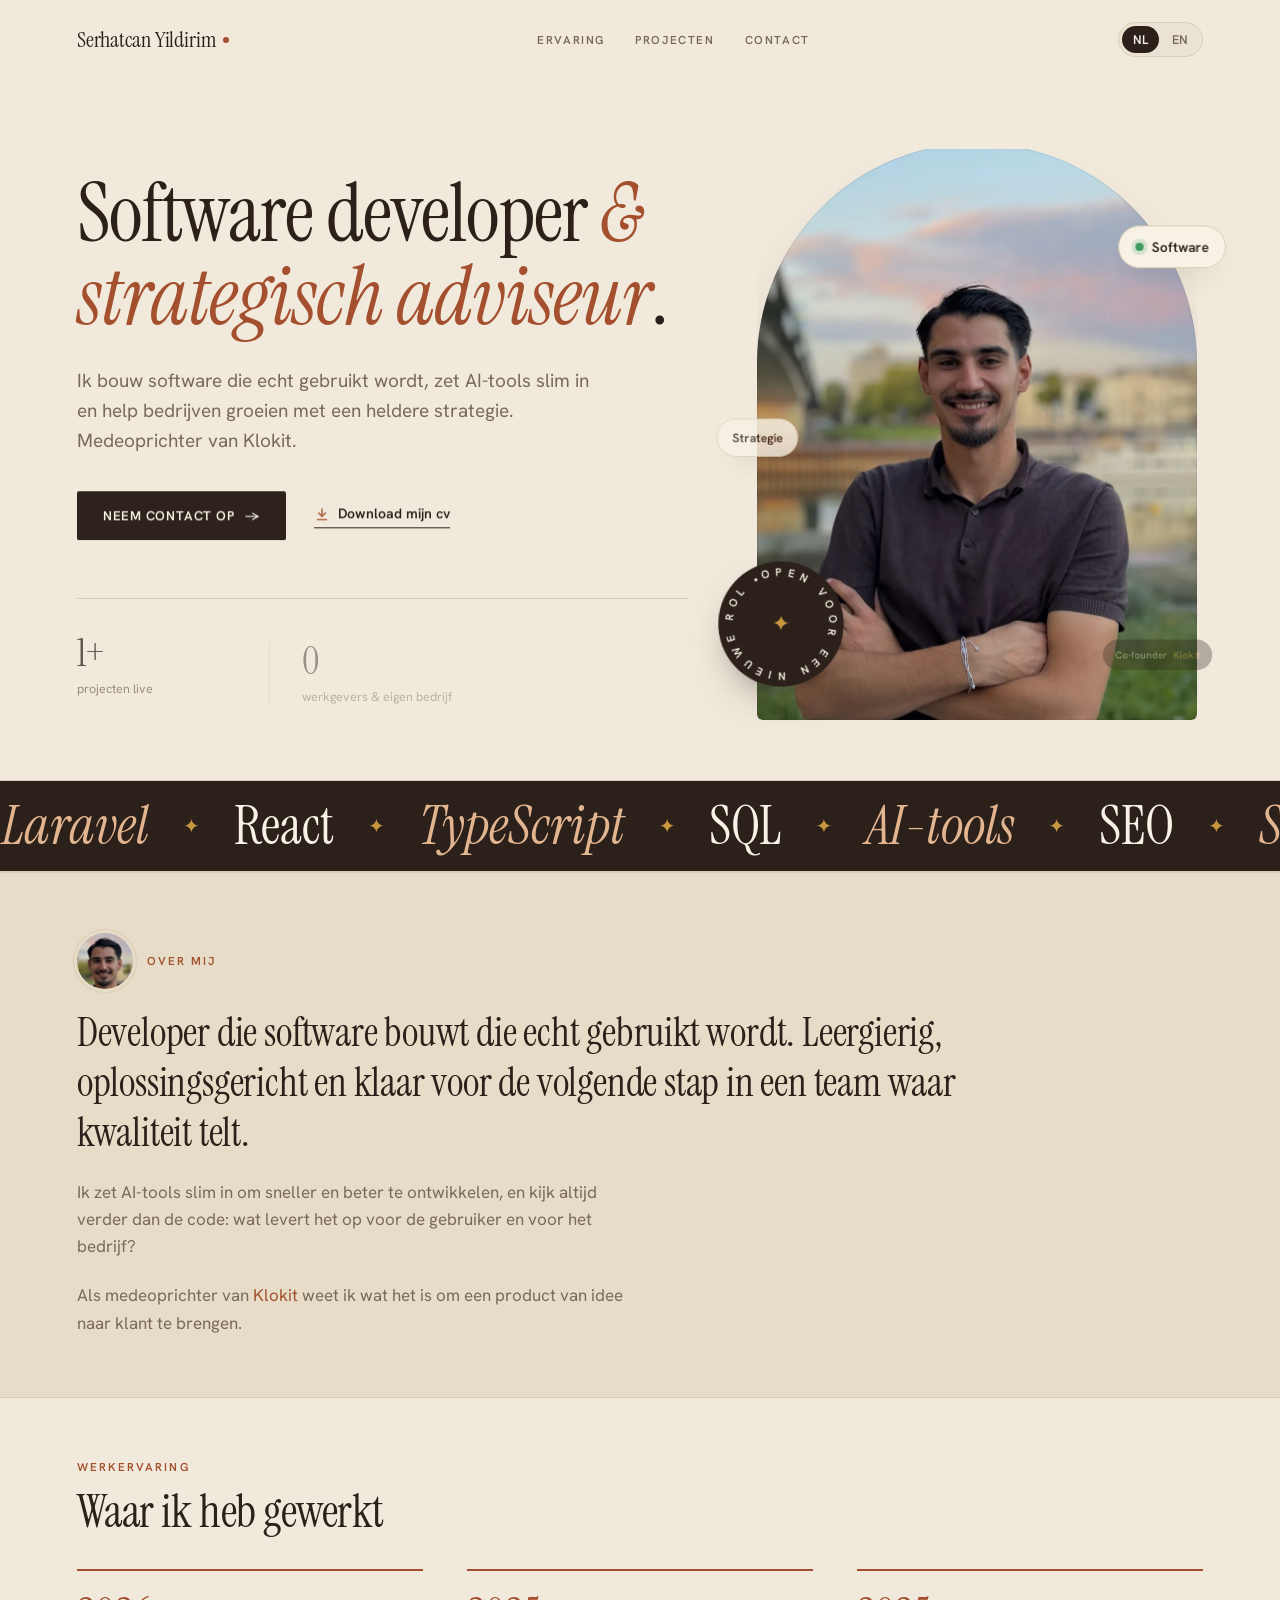
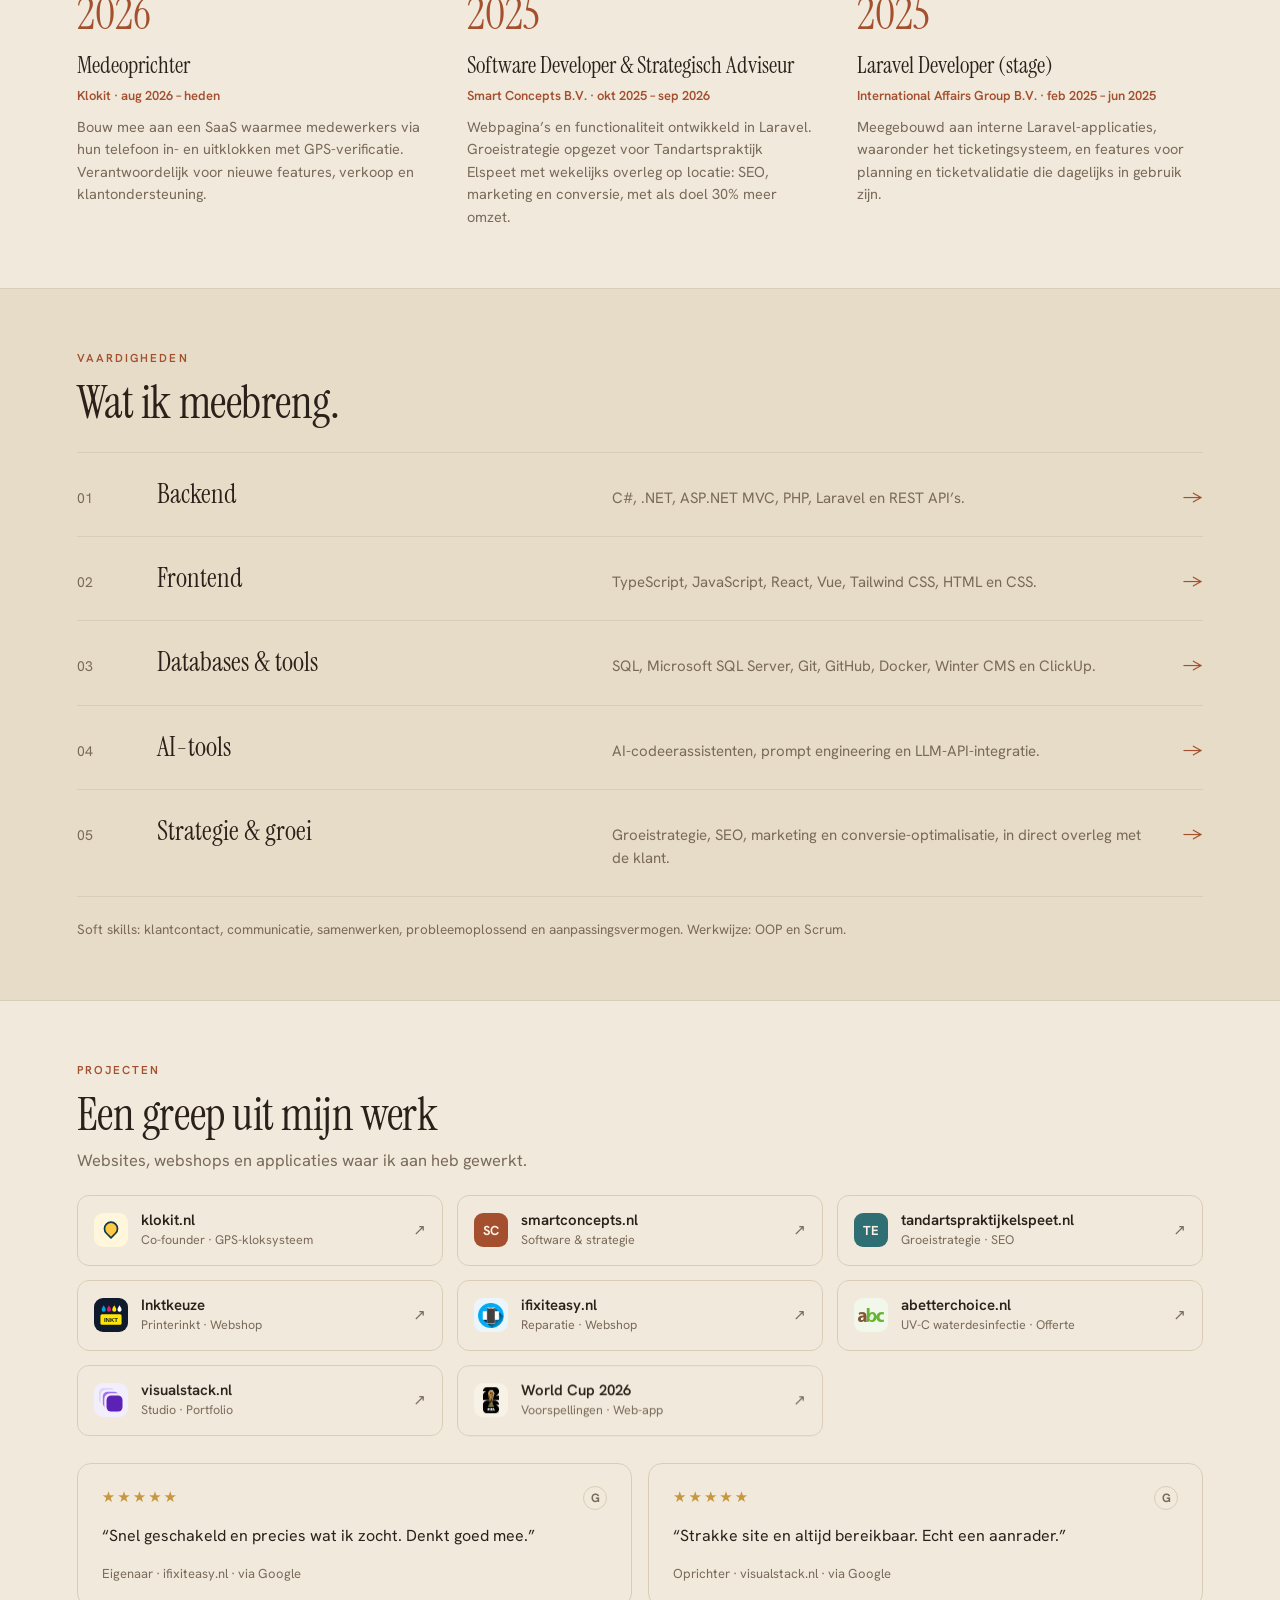
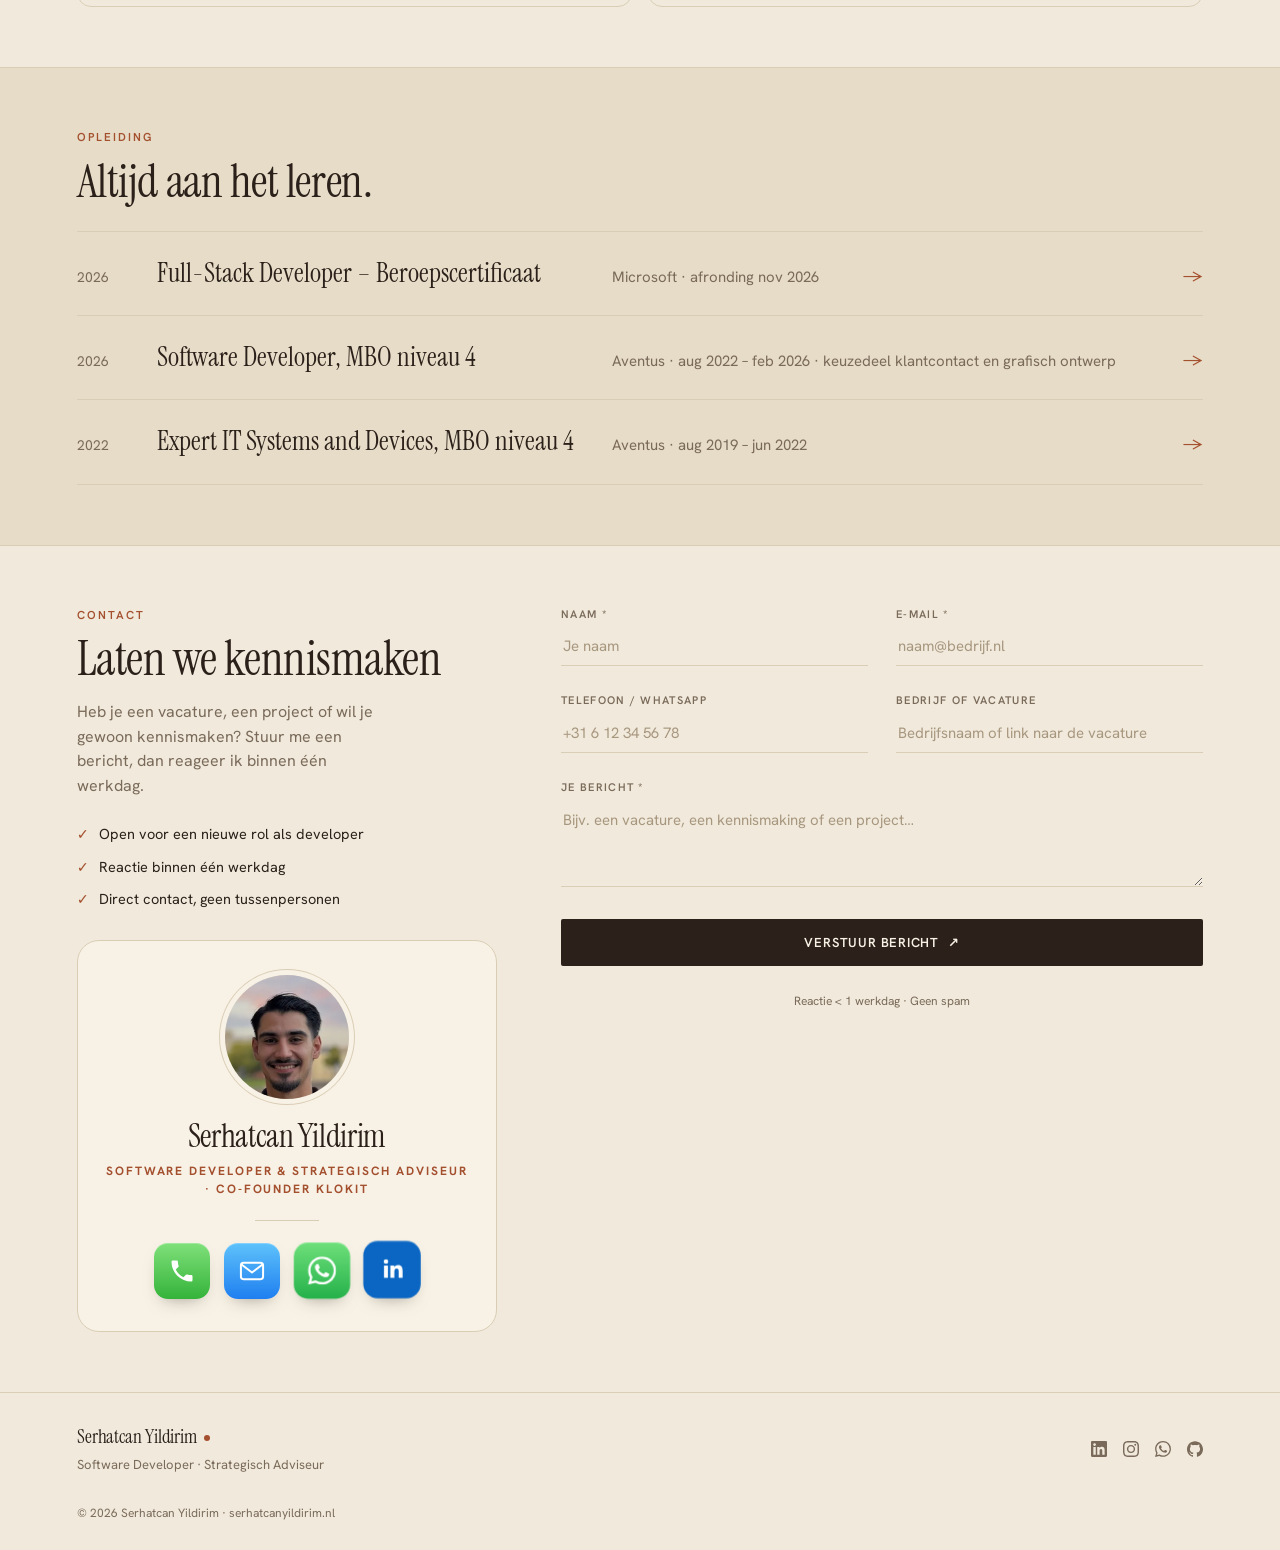
==== commit 5dfbe602: "Site omgebouwd tot portfolio voor werkgevers op basis van cv Nieuwe secties: over mij, werkervaring," ====
--- a/index.html
+++ b/index.html
@@ -3,18 +3,18 @@
 <head>
   <meta charset="utf-8">
   <meta name="viewport" content="width=device-width, initial-scale=1">
-  <title>Serhatcan Yildirim — Websites, webshops &amp; onderhoud</title>
-  <meta name="description" content="Wij ontwerpen en bouwen websites en webshops voor ondernemers. Snel, goed vindbaar en gemaakt om te converteren. Eén aanspreekpunt, reactie binnen één werkdag.">
+  <title>Serhatcan Yildirim — Software Developer &amp; Strategisch Adviseur</title>
+  <meta name="description" content="Serhatcan Yildirim — Software Developer &amp; Strategisch Adviseur uit Zutphen. Ervaring met C#/.NET, Laravel, React en AI-tools. Medeoprichter van Klokit. Bekijk mijn ervaring, projecten en cv.">
   <meta name="author" content="Serhatcan Yildirim">
   <meta name="theme-color" content="#f1eadc">
 
   <!-- Open Graph -->
   <meta property="og:type" content="website">
-  <meta property="og:title" content="Serhatcan Yildirim — Websites, webshops &amp; onderhoud">
-  <meta property="og:description" content="Meer klanten uit je website met een sterk ontwerp. Websites en webshops voor ondernemers in heel Nederland.">
+  <meta property="og:title" content="Serhatcan Yildirim — Software Developer &amp; Strategisch Adviseur">
+  <meta property="og:description" content="Developer die software bouwt die echt gebruikt wordt. Bekijk mijn ervaring, projecten en download mijn cv.">
   <meta property="og:locale" content="nl_NL">
   <meta property="og:locale:alternate" content="en_US">
-  <meta property="og:url" content="https://serhatcan.nl/">
+  <meta property="og:url" content="https://serhatcanyildirim.nl/">
   <meta property="og:image" content="https://serhatcanyildirim.nl/assets/serhat.jpg">
 
   <link rel="preconnect" href="https://fonts.googleapis.com">
@@ -37,8 +37,8 @@
     <nav class="nav" aria-label="Hoofdnavigatie">
       <a class="brand" href="#top" aria-label="Serhatcan Yildirim — home">Serhatcan Yildirim<span class="dot"></span></a>
       <div class="nav-links">
-        <a href="#work" data-i18n="nav.work">Werk</a>
-        <a href="#services" data-i18n="nav.services">Diensten</a>
+        <a href="#experience" data-i18n="nav.experience">Ervaring</a>
+        <a href="#work" data-i18n="nav.work">Projecten</a>
         <a href="#contact" data-i18n="nav.contact">Contact</a>
       </div>
       <div class="lang" role="group" aria-label="Taal / Language">
@@ -53,32 +53,32 @@
       <div class="hero-text">
       
       <h1>
-        <span data-i18n="hero.titleA">Meer klanten uit je website</span>
-        <span class="accent" data-i18n="hero.titleAccent">met een sterk ontwerp</span><span data-i18n="hero.titleTail">.</span>
+        <span data-i18n="hero.titleA">Software developer</span>
+        <span class="accent" data-i18n="hero.titleAccent">&amp; strategisch adviseur</span><span data-i18n="hero.titleTail">.</span>
       </h1>
-      <p class="hero-sub" data-i18n="hero.sub">Wij ontwerpen en bouwen websites en webshops voor ondernemers. Snel, goed vindbaar en gemaakt om te converteren.</p>
+      <p class="hero-sub" data-i18n="hero.sub">Ik bouw software die echt gebruikt wordt, zet AI-tools slim in en help bedrijven groeien met een heldere strategie. Medeoprichter van Klokit.</p>
       <div class="hero-cta">
-        <a class="btn-primary" href="#contact"><span data-i18n="hero.ctaPrimary">Plan een gesprek</span> <span class="arrow" aria-hidden="true">→</span></a>
-        <a class="btn-text" href="https://wa.me/31626569696" target="_blank" rel="noopener">
+        <a class="btn-primary" href="#contact"><span data-i18n="hero.ctaPrimary">Neem contact op</span> <span class="arrow" aria-hidden="true">→</span></a>
+        <a class="btn-text" href="assets/cv-serhatcan-yildirim.pdf" download>
           <span class="ico" aria-hidden="true">
-            <svg class="icon icon--sm" viewBox="0 0 24 24" fill="currentColor" aria-hidden="true"><path d="M17.472 14.382c-.297-.149-1.758-.867-2.03-.967-.273-.099-.471-.148-.67.15-.197.297-.767.966-.94 1.164-.173.199-.347.223-.644.075-.297-.15-1.255-.463-2.39-1.475-.883-.788-1.48-1.761-1.653-2.059-.173-.297-.018-.458.13-.606.134-.133.298-.347.446-.52.149-.174.198-.298.298-.497.099-.198.05-.371-.025-.52-.075-.149-.669-1.612-.916-2.207-.242-.579-.487-.5-.669-.51-.173-.008-.371-.01-.57-.01-.198 0-.52.074-.792.372-.272.297-1.04 1.016-1.04 2.479 0 1.462 1.065 2.875 1.213 3.074.149.198 2.096 3.2 5.077 4.487.709.306 1.262.489 1.694.625.712.227 1.36.195 1.871.118.571-.085 1.758-.719 2.006-1.413.248-.694.248-1.289.173-1.413-.074-.124-.272-.198-.57-.347m-5.421 7.403h-.004a9.87 9.87 0 0 1-5.031-1.378l-.361-.214-3.741.982.998-3.648-.235-.374a9.86 9.86 0 0 1-1.51-5.26c.001-5.45 4.436-9.884 9.888-9.884 2.64 0 5.122 1.03 6.988 2.898a9.825 9.825 0 0 1 2.893 6.994c-.003 5.45-4.437 9.884-9.885 9.884m8.413-18.297A11.815 11.815 0 0 0 12.05 0C5.495 0 .16 5.335.157 11.892c0 2.096.547 4.142 1.588 5.945L.057 24l6.305-1.654a11.882 11.882 0 0 0 5.683 1.448h.005c6.554 0 11.89-5.335 11.893-11.893a11.821 11.821 0 0 0-3.48-8.413Z"/></svg>
-          </span>
-          <span data-i18n="hero.ctaSecondary">WhatsApp openen</span>
+            <svg class="icon icon--sm" viewBox="0 0 24 24" fill="none" stroke="currentColor" stroke-width="2" stroke-linecap="round" stroke-linejoin="round" aria-hidden="true"><path d="M12 4v11"/><path d="m7 10 5 5 5-5"/><path d="M5 20h14"/></svg>
+          </span>
+          <span data-i18n="hero.ctaSecondary">Download mijn cv</span>
         </a>
       </div>
 
       <div class="stats">
         <div class="stat">
-          <div class="stat-num" data-i18n="stats.0.n">3+</div>
-          <div class="stat-label" data-i18n="stats.0.l">jaar ervaring in web &amp; design</div>
+          <div class="stat-num" data-i18n="stats.0.n">8+</div>
+          <div class="stat-label" data-i18n="stats.0.l">projecten live</div>
         </div>
         <div class="stat">
-          <div class="stat-num" data-i18n="stats.1.n">10+</div>
-          <div class="stat-label" data-i18n="stats.1.l">projecten opgeleverd</div>
+          <div class="stat-num" data-i18n="stats.1.n">3</div>
+          <div class="stat-label" data-i18n="stats.1.l">werkgevers &amp; eigen bedrijf</div>
         </div>
         <div class="stat">
-          <div class="stat-num" data-i18n="stats.2.n">&lt; 1 dag</div>
-          <div class="stat-label" data-i18n="stats.2.l">reactie op je aanvraag</div>
+          <div class="stat-num" data-i18n="stats.2.n">3</div>
+          <div class="stat-label" data-i18n="stats.2.l">talen vloeiend: NL, TR, EN</div>
         </div>
       </div>
       </div>
@@ -94,12 +94,12 @@
           <div class="hero-badge" aria-hidden="true">
             <svg class="hero-badge-ring" viewBox="0 0 120 120">
               <defs><path id="badge-circle" d="M60,60 m-46,0 a46,46 0 1,1 92,0 a46,46 0 1,1 -92,0"/></defs>
-              <text><textPath href="#badge-circle" textLength="286" lengthAdjust="spacing" data-i18n="heroBadge">BESCHIKBAAR VOOR PROJECTEN • </textPath></text>
+              <text><textPath href="#badge-circle" textLength="286" lengthAdjust="spacing" data-i18n="heroBadge">OPEN VOOR EEN NIEUWE ROL • </textPath></text>
             </svg>
             <span class="hero-badge-core">✦</span>
           </div>
-          <span class="chip chip--1"><span class="chip-dot"></span>Websites</span>
-          <span class="chip chip--2">Webshops</span>
+          <span class="chip chip--1"><span class="chip-dot"></span>Software</span>
+          <span class="chip chip--2" data-i18n="chip2">Strategie</span>
           <span class="chip chip--3">Co-founder <b>Klokit</b></span>
         </div>
       </div>
@@ -109,83 +109,120 @@
     <!-- ======================================================= Marquee -->
     <div class="marquee" aria-hidden="true">
       <div class="marquee-track">
-        <span>Websites</span><i>✦</i><span>Webshops</span><i>✦</i><span>Web-apps</span><i>✦</i><span>SEO</span><i>✦</i><span>Hosting</span><i>✦</i><span>Branding</span><i>✦</i>
-        <span>Websites</span><i>✦</i><span>Webshops</span><i>✦</i><span>Web-apps</span><i>✦</i><span>SEO</span><i>✦</i><span>Hosting</span><i>✦</i><span>Branding</span><i>✦</i>
+        <span>C# / .NET</span><i>✦</i><span>Laravel</span><i>✦</i><span>React</span><i>✦</i><span>TypeScript</span><i>✦</i><span>SQL</span><i>✦</i><span>AI-tools</span><i>✦</i><span>SEO</span><i>✦</i><span>Strategie</span><i>✦</i>
+        <span>C# / .NET</span><i>✦</i><span>Laravel</span><i>✦</i><span>React</span><i>✦</i><span>TypeScript</span><i>✦</i><span>SQL</span><i>✦</i><span>AI-tools</span><i>✦</i><span>SEO</span><i>✦</i><span>Strategie</span><i>✦</i>
       </div>
     </div>
 
-    <!-- ====================================================== Services -->
-    <section class="section reveal" id="services" aria-labelledby="services-title">
-      <div class="eyebrow" data-i18n="servicesEyebrow">WAT WE DOEN</div>
-      <h2 class="section-title" id="services-title" style="max-width:560px" data-i18n="servicesTitle">Alles voor je online aanwezigheid.</h2>
+    <!-- ========================================================= About -->
+    <section class="section section--paper reveal" id="about" aria-labelledby="about-eyebrow">
+      <div class="about-head">
+        <picture>
+          <source srcset="assets/serhat-avatar.webp" type="image/webp">
+          <img class="about-avatar" src="assets/serhat-avatar.jpg" alt="" width="120" height="120" loading="lazy">
+        </picture>
+        <div class="eyebrow about-eyebrow" id="about-eyebrow" data-i18n="aboutEyebrow">OVER MIJ</div>
+      </div>
+      <p class="about-lead" data-i18n="aboutBody1">Developer die software bouwt die echt gebruikt wordt. Leergierig, oplossingsgericht en klaar voor de volgende stap in een team waar kwaliteit telt.</p>
+      <p class="about-body" data-i18n="aboutBody2">Ik zet AI-tools slim in om sneller en beter te ontwikkelen, en kijk altijd verder dan de code: wat levert het op voor de gebruiker en voor het bedrijf?</p>
+      <p class="about-body"><span data-i18n="aboutBody3a">Als medeoprichter van</span> <a href="https://klokit.nl" target="_blank" rel="noopener">Klokit</a><span data-i18n="aboutBody3b"> weet ik wat het is om een product van idee naar klant te brengen.</span></p>
+    </section>
+
+    <!-- ==================================================== Experience -->
+    <section class="section reveal" id="experience" aria-labelledby="experience-title">
+      <div class="eyebrow" data-i18n="experienceEyebrow">WERKERVARING</div>
+      <h2 class="section-title section-title--mb" id="experience-title" data-i18n="experienceTitle">Waar ik heb gewerkt</h2>
+      <div class="steps">
+        <div class="step">
+          <div class="step-n">2026</div>
+          <h3 class="step-t" data-i18n="experience.0.t">Medeoprichter</h3>
+          <p class="step-meta" data-i18n="experience.0.m">Klokit · aug 2026 – heden</p>
+          <p class="step-d" data-i18n="experience.0.d">Bouw mee aan een SaaS waarmee medewerkers via hun telefoon in- en uitklokken met GPS-verificatie. Verantwoordelijk voor nieuwe features, verkoop en klantondersteuning.</p>
+        </div>
+        <div class="step">
+          <div class="step-n">2025</div>
+          <h3 class="step-t" data-i18n="experience.1.t">Software Developer &amp; Strategisch Adviseur</h3>
+          <p class="step-meta" data-i18n="experience.1.m">Smart Concepts B.V. · okt 2025 – sep 2026</p>
+          <p class="step-d" data-i18n="experience.1.d">Webpagina’s en functionaliteit ontwikkeld in Laravel. Groeistrategie opgezet voor Tandartspraktijk Elspeet met wekelijks overleg op locatie: SEO, marketing en conversie, met als doel 30% meer omzet.</p>
+        </div>
+        <div class="step">
+          <div class="step-n">2025</div>
+          <h3 class="step-t" data-i18n="experience.2.t">Laravel Developer (stage)</h3>
+          <p class="step-meta" data-i18n="experience.2.m">International Affairs Group B.V. · feb 2025 – jun 2025</p>
+          <p class="step-d" data-i18n="experience.2.d">Meegebouwd aan interne Laravel-applicaties, waaronder het ticketingsysteem, en features voor planning en ticketvalidatie die dagelijks in gebruik zijn.</p>
+        </div>
+      </div>
+    </section>
+
+    <!-- ======================================================== Skills -->
+    <section class="section section--paper reveal" id="skills" aria-labelledby="skills-title">
+      <div class="eyebrow" data-i18n="skillsEyebrow">VAARDIGHEDEN</div>
+      <h2 class="section-title" id="skills-title" style="max-width:560px" data-i18n="skillsTitle">Wat ik meebreng.</h2>
       <div class="services-list">
-
         <div class="service-row">
           <span class="service-no">01</span>
-          <h3 class="service-t" data-i18n="services.0.t">Websites &amp; landingspagina’s</h3>
-          <p class="service-d" data-i18n="services.0.d">Een site die bezoekers omzet in klanten. Snel, strak en goed vindbaar.</p>
-          <span class="service-arrow" aria-hidden="true">→</span>
-        </div>
-
+          <h3 class="service-t" data-i18n="skills.0.t">Backend</h3>
+          <p class="service-d" data-i18n="skills.0.d">C#, .NET, ASP.NET MVC, PHP, Laravel en REST API’s.</p>
+          <span class="service-arrow" aria-hidden="true">→</span>
+        </div>
         <div class="service-row">
           <span class="service-no">02</span>
-          <h3 class="service-t" data-i18n="services.1.t">Webshops</h3>
-          <p class="service-d" data-i18n="services.1.d">Verkoop online met een shop die is ingericht om te converteren.</p>
-          <span class="service-arrow" aria-hidden="true">→</span>
-        </div>
-
+          <h3 class="service-t" data-i18n="skills.1.t">Frontend</h3>
+          <p class="service-d" data-i18n="skills.1.d">TypeScript, JavaScript, React, Vue, Tailwind CSS, HTML en CSS.</p>
+          <span class="service-arrow" aria-hidden="true">→</span>
+        </div>
         <div class="service-row">
           <span class="service-no">03</span>
-          <h3 class="service-t" data-i18n="services.2.t">Onderhoud &amp; hosting</h3>
-          <p class="service-d" data-i18n="services.2.d">Snel, veilig en altijd up-to-date. Jij hoeft nergens naar om te kijken.</p>
-          <span class="service-arrow" aria-hidden="true">→</span>
-        </div>
-
+          <h3 class="service-t" data-i18n="skills.2.t">Databases &amp; tools</h3>
+          <p class="service-d" data-i18n="skills.2.d">SQL, Microsoft SQL Server, Git, GitHub, Docker, Winter CMS en ClickUp.</p>
+          <span class="service-arrow" aria-hidden="true">→</span>
+        </div>
         <div class="service-row">
           <span class="service-no">04</span>
-          <h3 class="service-t" data-i18n="services.3.t">SEO &amp; vindbaarheid</h3>
-          <p class="service-d" data-i18n="services.3.d">Gevonden worden door de mensen die actief naar jou zoeken.</p>
-          <span class="service-arrow" aria-hidden="true">→</span>
-        </div>
-
-      </div>
-      <p class="foot-note" data-i18n="servicesFoot">Ook mogelijk: webshop-koppelingen, e-mailmarketing en branding.</p>
+          <h3 class="service-t" data-i18n="skills.3.t">AI-tools</h3>
+          <p class="service-d" data-i18n="skills.3.d">AI-codeerassistenten, prompt engineering en LLM-API-integratie.</p>
+          <span class="service-arrow" aria-hidden="true">→</span>
+        </div>
+        <div class="service-row">
+          <span class="service-no">05</span>
+          <h3 class="service-t" data-i18n="skills.4.t">Strategie &amp; groei</h3>
+          <p class="service-d" data-i18n="skills.4.d">Groeistrategie, SEO, marketing en conversie-optimalisatie, in direct overleg met de klant.</p>
+          <span class="service-arrow" aria-hidden="true">→</span>
+        </div>
+      </div>
+      <p class="foot-note" data-i18n="skillsFoot">Soft skills: klantcontact, communicatie, samenwerken, probleemoplossend en aanpassingsvermogen. Werkwijze: OOP en Scrum.</p>
     </section>
 
     <!-- ========================================================== Work -->
-    <section class="section section--paper reveal" id="work" aria-labelledby="work-title">
-      <div class="eyebrow" data-i18n="workEyebrow">RECENT WERK</div>
-      <h2 class="section-title" id="work-title" data-i18n="workTitle">Een greep uit ons werk</h2>
-      <p class="section-sub" data-i18n="workSub">Websites en webshops die wij bouwden voor ondernemers door heel Nederland.</p>
+    <section class="section reveal" id="work" aria-labelledby="work-title">
+      <div class="eyebrow" data-i18n="workEyebrow">PROJECTEN</div>
+      <h2 class="section-title" id="work-title" data-i18n="workTitle">Een greep uit mijn werk</h2>
+      <p class="section-sub" data-i18n="workSub">Websites, webshops en applicaties waar ik aan heb gewerkt.</p>
 
       <div class="projects">
         <a class="project" href="https://klokit.nl" target="_blank" rel="noopener">
           <span class="project-mono project-logo" style="background:#fff6dc">
-            <img src="assets/klokit-icon.svg" alt="Klokit logo" loading="lazy" width="34" height="34">
+            <img src="assets/klokit-icon.svg" alt="klokit.nl logo" loading="lazy" width="34" height="34">
           </span>
           <span class="project-body">
             <span class="project-name">klokit.nl</span>
-            <span class="project-tag" data-i18n="projects.5.tag">Co-founder · GPS-kloksysteem</span>
-          </span>
-          <span class="project-ext" aria-hidden="true">↗</span>
-        </a>
-        <a class="project" href="https://ifixiteasy.nl" target="_blank" rel="noopener">
-          <span class="project-mono project-logo" style="background:#eaf6fb">
-            <img src="assets/iFixItEasy-logo.png" alt="ifixiteasy logo" loading="lazy" width="34" height="34">
-          </span>
-          <span class="project-body">
-            <span class="project-name">ifixiteasy.nl</span>
-            <span class="project-tag" data-i18n="projects.0.tag">Reparatie · Webshop</span>
-          </span>
-          <span class="project-ext" aria-hidden="true">↗</span>
-        </a>
-        <a class="project" href="https://visualstack.nl" target="_blank" rel="noopener">
-          <span class="project-mono project-logo" style="background:#f2eefc">
-            <img src="assets/visualstack-icon.svg" alt="VisualStack logo" loading="lazy" width="34" height="34">
-          </span>
-          <span class="project-body">
-            <span class="project-name">visualstack.nl</span>
-            <span class="project-tag" data-i18n="projects.1.tag">Studio · Portfolio</span>
+            <span class="project-tag" data-i18n="projects.0.tag">Co-founder · GPS-kloksysteem</span>
+          </span>
+          <span class="project-ext" aria-hidden="true">↗</span>
+        </a>
+        <a class="project" href="https://smartconcepts.nl" target="_blank" rel="noopener">
+          <span class="project-mono" style="background:var(--accent)">SC</span>
+          <span class="project-body">
+            <span class="project-name">smartconcepts.nl</span>
+            <span class="project-tag" data-i18n="projects.1.tag">Software &amp; strategie</span>
+          </span>
+          <span class="project-ext" aria-hidden="true">↗</span>
+        </a>
+        <a class="project" href="https://tandartspraktijkelspeet.nl" target="_blank" rel="noopener">
+          <span class="project-mono" style="background:#2f6f73">TE</span>
+          <span class="project-body">
+            <span class="project-name">tandartspraktijkelspeet.nl</span>
+            <span class="project-tag" data-i18n="projects.2.tag">Groeistrategie · SEO</span>
           </span>
           <span class="project-ext" aria-hidden="true">↗</span>
         </a>
@@ -195,33 +232,51 @@
           </span>
           <span class="project-body">
             <span class="project-name">Inktkeuze</span>
-            <span class="project-tag" data-i18n="projects.2.tag">Printerinkt · Webshop</span>
+            <span class="project-tag" data-i18n="projects.3.tag">Printerinkt · Webshop</span>
+          </span>
+          <span class="project-ext" aria-hidden="true">↗</span>
+        </a>
+        <a class="project" href="https://ifixiteasy.nl" target="_blank" rel="noopener">
+          <span class="project-mono project-logo" style="background:#eaf6fb">
+            <img src="assets/iFixItEasy-logo.png" alt="ifixiteasy.nl logo" loading="lazy" width="34" height="34">
+          </span>
+          <span class="project-body">
+            <span class="project-name">ifixiteasy.nl</span>
+            <span class="project-tag" data-i18n="projects.4.tag">Reparatie · Webshop</span>
           </span>
           <span class="project-ext" aria-hidden="true">↗</span>
         </a>
         <a class="project" href="https://abetterchoice.nl" target="_blank" rel="noopener">
           <span class="project-mono project-logo" style="background:#f1f7ea">
-            <img src="assets/abc-logo.png" alt="A Better Choice logo" loading="lazy" width="34" height="34">
+            <img src="assets/abc-logo.png" alt="abetterchoice.nl logo" loading="lazy" width="34" height="34">
           </span>
           <span class="project-body">
             <span class="project-name">abetterchoice.nl</span>
-            <span class="project-tag" data-i18n="projects.3.tag">UV-C waterdesinfectie · Offerte</span>
+            <span class="project-tag" data-i18n="projects.5.tag">UV-C waterdesinfectie · Offerte</span>
+          </span>
+          <span class="project-ext" aria-hidden="true">↗</span>
+        </a>
+        <a class="project" href="https://visualstack.nl" target="_blank" rel="noopener">
+          <span class="project-mono project-logo" style="background:#f2eefc">
+            <img src="assets/visualstack-icon.svg" alt="visualstack.nl logo" loading="lazy" width="34" height="34">
+          </span>
+          <span class="project-body">
+            <span class="project-name">visualstack.nl</span>
+            <span class="project-tag" data-i18n="projects.6.tag">Studio · Portfolio</span>
           </span>
           <span class="project-ext" aria-hidden="true">↗</span>
         </a>
         <a class="project" href="https://wc26-pink.vercel.app" target="_blank" rel="noopener">
           <span class="project-mono project-logo" style="background:var(--card)">
-            <img src="assets/2026_FIFA_World_Cup_emblem.svg.webp" alt="FIFA World Cup 2026 logo" loading="lazy" width="34" height="34">
+            <img src="assets/2026_FIFA_World_Cup_emblem.svg.webp" alt="World Cup 2026 logo" loading="lazy" width="34" height="34">
           </span>
           <span class="project-body">
             <span class="project-name">World Cup 2026</span>
-            <span class="project-tag" data-i18n="projects.4.tag">Voorspellingen · Web-app</span>
-          </span>
-          <span class="project-ext" aria-hidden="true">↗</span>
-        </a>
-      </div>
-
-      <p class="foot-note" data-i18n="workFoot">En nog veel meer. Vraag gerust naar voorbeelden uit jouw branche.</p>
+            <span class="project-tag" data-i18n="projects.7.tag">Voorspellingen · Web-app</span>
+          </span>
+          <span class="project-ext" aria-hidden="true">↗</span>
+        </a>
+      </div>
 
       <div class="reviews">
         <div class="review">
@@ -243,55 +298,44 @@
       </div>
     </section>
 
-    <!-- ===================================================== How it works -->
-    <section class="section reveal" aria-labelledby="steps-title">
-      <div class="eyebrow" data-i18n="stepsEyebrow">HOE HET WERKT</div>
-      <h2 class="section-title section-title--mb" id="steps-title" data-i18n="stepsTitle">De aanpak in drie stappen</h2>
-      <div class="steps">
-        <div class="step">
-          <div class="step-n">01</div>
-          <h3 class="step-t" data-i18n="steps.0.t">Strategie</h3>
-          <p class="step-d" data-i18n="steps.0.d">We ontdekken en formuleren jouw Why, missie, visie, kernwaarden en ambities. We bepalen wat echt belangrijk is en waar de organisatie naartoe wil.</p>
-        </div>
-        <div class="step">
-          <div class="step-n">02</div>
-          <h3 class="step-t" data-i18n="steps.1.t">Plan van Aanpak</h3>
-          <p class="step-d" data-i18n="steps.1.d">We vertalen de strategie naar concrete doelen, prioriteiten, verantwoordelijkheden en acties. Geen dikke rapporten, maar een praktisch en begrijpelijk plan.</p>
-        </div>
-        <div class="step">
-          <div class="step-n">03</div>
-          <h3 class="step-t" data-i18n="steps.2.t">Realisatie</h3>
-          <p class="step-d" data-i18n="steps.2.d">Een strategie heeft pas waarde wanneer deze wordt uitgevoerd. We begeleiden de implementatie, creëren eigenaarschap en zorgen dat plannen daadwerkelijk resultaten worden.</p>
-        </div>
-      </div>
-    </section>
-
-    <!-- ========================================================= About -->
-    <section class="section section--paper reveal" id="about" aria-labelledby="about-eyebrow">
-      <div class="about-head">
-        <picture>
-          <source srcset="assets/serhat-avatar.webp" type="image/webp">
-          <img class="about-avatar" src="assets/serhat-avatar.jpg" alt="" width="120" height="120" loading="lazy">
-        </picture>
-        <div class="eyebrow about-eyebrow" id="about-eyebrow" data-i18n="aboutEyebrow">OVER SERHATCAN</div>
-      </div>
-      <p class="about-lead" data-i18n="aboutBody1">Wij bouwen websites en webshops voor ondernemers door heel Nederland. Van het eerste ontwerp tot livegang en onderhoud — alles onder één dak.</p>
-      <p class="about-body" data-i18n="aboutBody2">Je werkt rechtstreeks met ons: korte lijnen, snelle reactie en geen tussenlagen die alles vertragen.</p>
-      <p class="about-body"><span data-i18n="aboutBody3a">Daarnaast hebben we</span> <a href="https://klokit.nl" target="_blank" rel="noopener">klokit.nl</a><span data-i18n="aboutBody3b"> opgericht, een GPS-kloksysteem voor bedrijven.</span></p>
+    <!-- ===================================================== Education -->
+    <section class="section section--paper reveal" id="education" aria-labelledby="education-title">
+      <div class="eyebrow" data-i18n="educationEyebrow">OPLEIDING</div>
+      <h2 class="section-title" id="education-title" style="max-width:560px" data-i18n="educationTitle">Altijd aan het leren.</h2>
+      <div class="services-list">
+        <div class="service-row">
+          <span class="service-no">2026</span>
+          <h3 class="service-t" data-i18n="education.0.t">Full-Stack Developer – Beroepscertificaat</h3>
+          <p class="service-d" data-i18n="education.0.d">Microsoft · afronding nov 2026</p>
+          <span class="service-arrow" aria-hidden="true">→</span>
+        </div>
+        <div class="service-row">
+          <span class="service-no">2026</span>
+          <h3 class="service-t" data-i18n="education.1.t">Software Developer, MBO niveau 4</h3>
+          <p class="service-d" data-i18n="education.1.d">Aventus · aug 2022 – feb 2026 · keuzedeel klantcontact en grafisch ontwerp</p>
+          <span class="service-arrow" aria-hidden="true">→</span>
+        </div>
+        <div class="service-row">
+          <span class="service-no">2022</span>
+          <h3 class="service-t" data-i18n="education.2.t">Expert IT Systems and Devices, MBO niveau 4</h3>
+          <p class="service-d" data-i18n="education.2.d">Aventus · aug 2019 – jun 2022</p>
+          <span class="service-arrow" aria-hidden="true">→</span>
+        </div>
+      </div>
     </section>
 
     <!-- ======================================================= Contact -->
     <section class="section reveal" id="contact" aria-labelledby="contact-title">
       <div class="contact-grid">
         <div>
-          <div class="eyebrow" data-i18n="contactEyebrow">AAN DE SLAG</div>
-          <h2 class="contact-title" id="contact-title" data-i18n="contactTitle">Plan een gesprek</h2>
-          <p class="contact-sub" data-i18n="contactSub">Vertel kort waar je mee zit. Je hoort binnen één werkdag van ons, met eerlijk advies. Helemaal vrijblijvend.</p>
+          <div class="eyebrow" data-i18n="contactEyebrow">CONTACT</div>
+          <h2 class="contact-title" id="contact-title" data-i18n="contactTitle">Laten we kennismaken</h2>
+          <p class="contact-sub" data-i18n="contactSub">Heb je een vacature, een project of wil je gewoon kennismaken? Stuur me een bericht, dan reageer ik binnen één werkdag.</p>
 
           <div class="checks">
-            <div class="check"><span class="check-mark" aria-hidden="true">✓</span><span data-i18n="checks.0">Reactie binnen één werkdag</span></div>
-            <div class="check"><span class="check-mark" aria-hidden="true">✓</span><span data-i18n="checks.1">Eerlijk advies, geen verkooppraat</span></div>
-            <div class="check"><span class="check-mark" aria-hidden="true">✓</span><span data-i18n="checks.2">Je werkt direct met ons</span></div>
+            <div class="check"><span class="check-mark" aria-hidden="true">✓</span><span data-i18n="checks.0">Open voor een nieuwe rol als developer</span></div>
+            <div class="check"><span class="check-mark" aria-hidden="true">✓</span><span data-i18n="checks.1">Reactie binnen één werkdag</span></div>
+            <div class="check"><span class="check-mark" aria-hidden="true">✓</span><span data-i18n="checks.2">Direct contact, geen tussenpersonen</span></div>
           </div>
 
           <div class="contact-card">
@@ -300,7 +344,7 @@
               <img class="contact-card-photo" src="assets/serhat-card.jpg" alt="Serhatcan Yildirim" width="180" height="180" loading="lazy">
             </picture>
             <h3 class="contact-card-name">Serhatcan Yildirim</h3>
-            <p class="contact-card-role" data-i18n="cardRole">Software Engineer · Co-founder Klokit</p>
+            <p class="contact-card-role" data-i18n="cardRole">Software Developer &amp; Strategisch Adviseur · Co-founder Klokit</p>
             <span class="contact-card-rule" aria-hidden="true"></span>
             <div class="app-icons">
               <a class="app-icon app-icon--phone" href="tel:+31626569696" aria-label="Bellen: +31 6 26569696">
@@ -339,12 +383,12 @@
               <input id="f-phone" name="phone" data-i18n-placeholder="form.phonePh" placeholder="+31 6 26569696">
             </div>
             <div class="field">
-              <label for="f-website" data-i18n="form.website">Website</label>
-              <input id="f-website" name="website" data-i18n-placeholder="form.websitePh" placeholder="https://jouwbedrijf.nl">
+              <label for="f-website" data-i18n="form.website">Bedrijf of vacature</label>
+              <input id="f-website" name="website" data-i18n-placeholder="form.websitePh" placeholder="Bedrijfsnaam of link naar de vacature">
             </div>
             <div class="field field--full">
-              <label for="f-message"><span data-i18n="form.message">Waar kunnen we je mee helpen?</span> *</label>
-              <textarea id="f-message" required name="message" rows="3" data-i18n-placeholder="form.messagePh" placeholder="Bijv. een nieuwe website, een webshop, of onderhoud aan je huidige site…"></textarea>
+              <label for="f-message"><span data-i18n="form.message">Je bericht</span> *</label>
+              <textarea id="f-message" required name="message" rows="3" data-i18n-placeholder="form.messagePh" placeholder="Bijv. een vacature, een kennismaking of een project…"></textarea>
             </div>
             <button class="form-submit" type="submit"><span data-i18n="form.submit">Verstuur bericht</span> <span class="arrow" aria-hidden="true">↗</span></button>
             <div class="form-foot" data-i18n="formFoot">Reactie &lt; 1 werkdag · Geen spam</div>
@@ -357,7 +401,7 @@
     <footer class="footer">
       <div>
         <div class="brand">Serhatcan Yildirim<span class="dot"></span></div>
-        <div class="footer-tagline" data-i18n="footerTagline">Websites · webshops · onderhoud</div>
+        <div class="footer-tagline" data-i18n="footerTagline">Software Developer · Strategisch Adviseur</div>
       </div>
       <div class="socials">
         <a href="https://nl.linkedin.com/in/serhat-yildirim-15a6a4199" target="_blank" rel="noopener" aria-label="LinkedIn"><svg class="icon icon--sm" viewBox="0 0 24 24" fill="currentColor" aria-hidden="true"><path d="M20.447 20.452h-3.554v-5.569c0-1.328-.027-3.037-1.852-3.037-1.853 0-2.136 1.445-2.136 2.939v5.667H9.351V9h3.414v1.561h.046c.477-.9 1.637-1.85 3.37-1.85 3.601 0 4.267 2.37 4.267 5.455v6.286zM5.337 7.433c-1.144 0-2.063-.926-2.063-2.065 0-1.138.92-2.063 2.063-2.063 1.14 0 2.064.925 2.064 2.063 0 1.139-.925 2.065-2.064 2.065zm1.782 13.019H3.555V9h3.564v11.452zM22.225 0H1.771C.792 0 0 .774 0 1.729v20.542C0 23.227.792 24 1.771 24h20.451C23.2 24 24 23.227 24 22.271V1.729C24 .774 23.2 0 22.222 0h.003z"/></svg></a>
--- a/css/style.css
+++ b/css/style.css
@@ -1009,3 +1009,6 @@
 .app-icon--li { background: #0a66c2; }
 @media (max-width: 900px) { .contact-card { max-width: none; } }
 @media (max-width: 380px) { .app-icons { gap: 10px; } .app-icon { width: 50px; height: 50px; } }
+
+/* Experience meta line (company · period) */
+.step-meta { font-size: 13px; font-weight: 600; color: var(--accent); margin: 0 0 10px; }
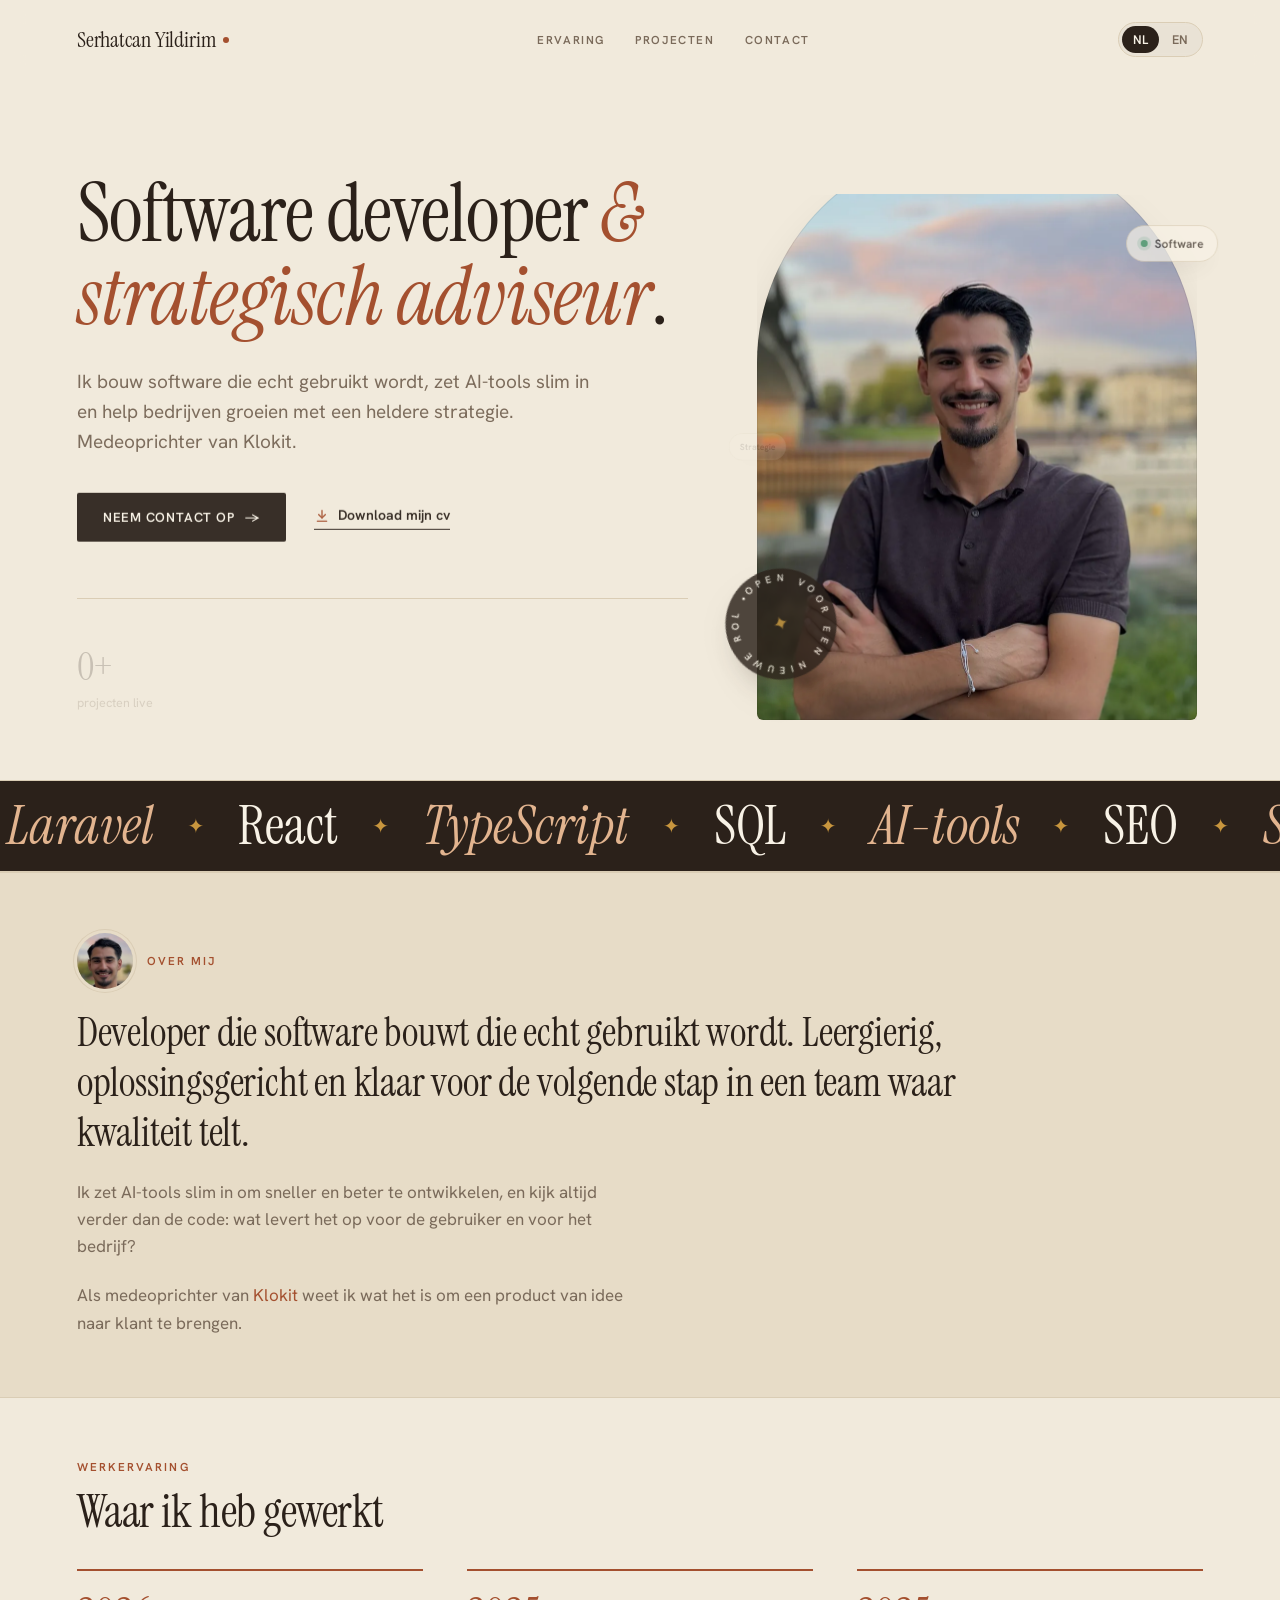
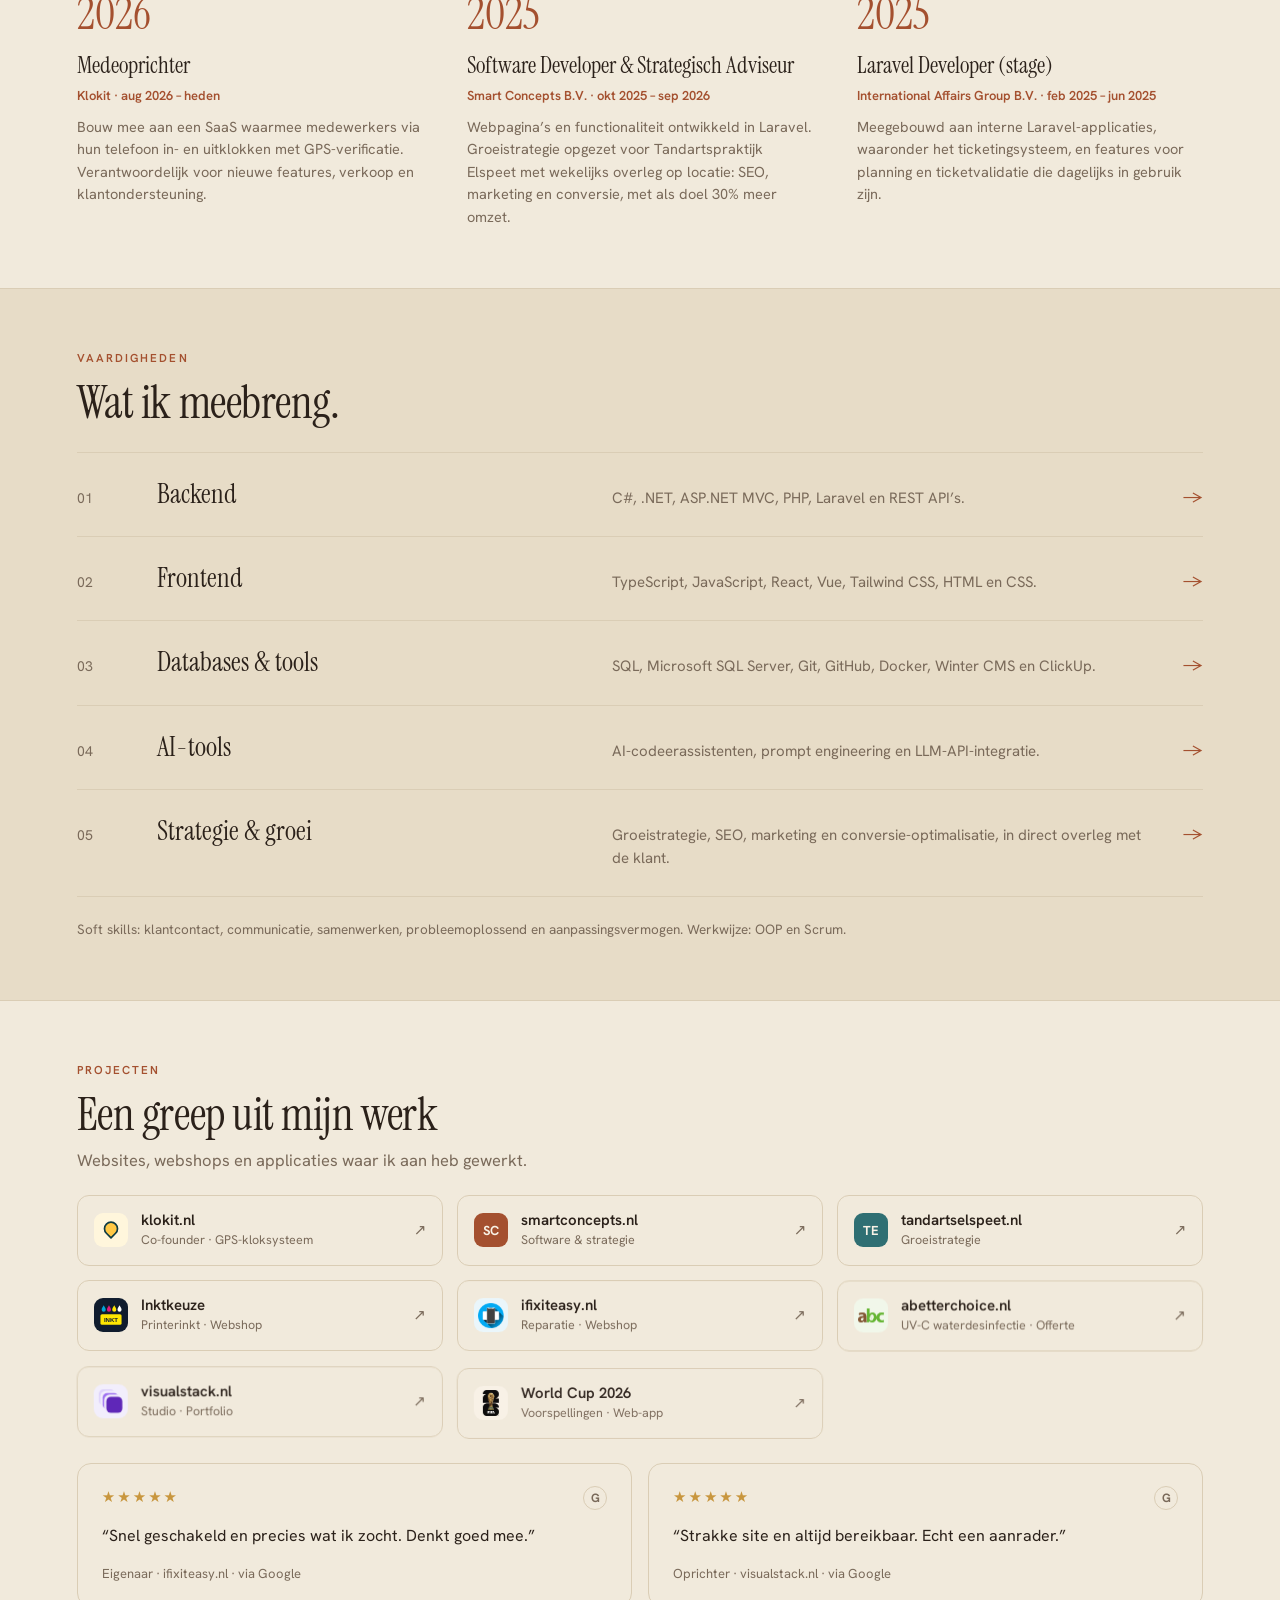
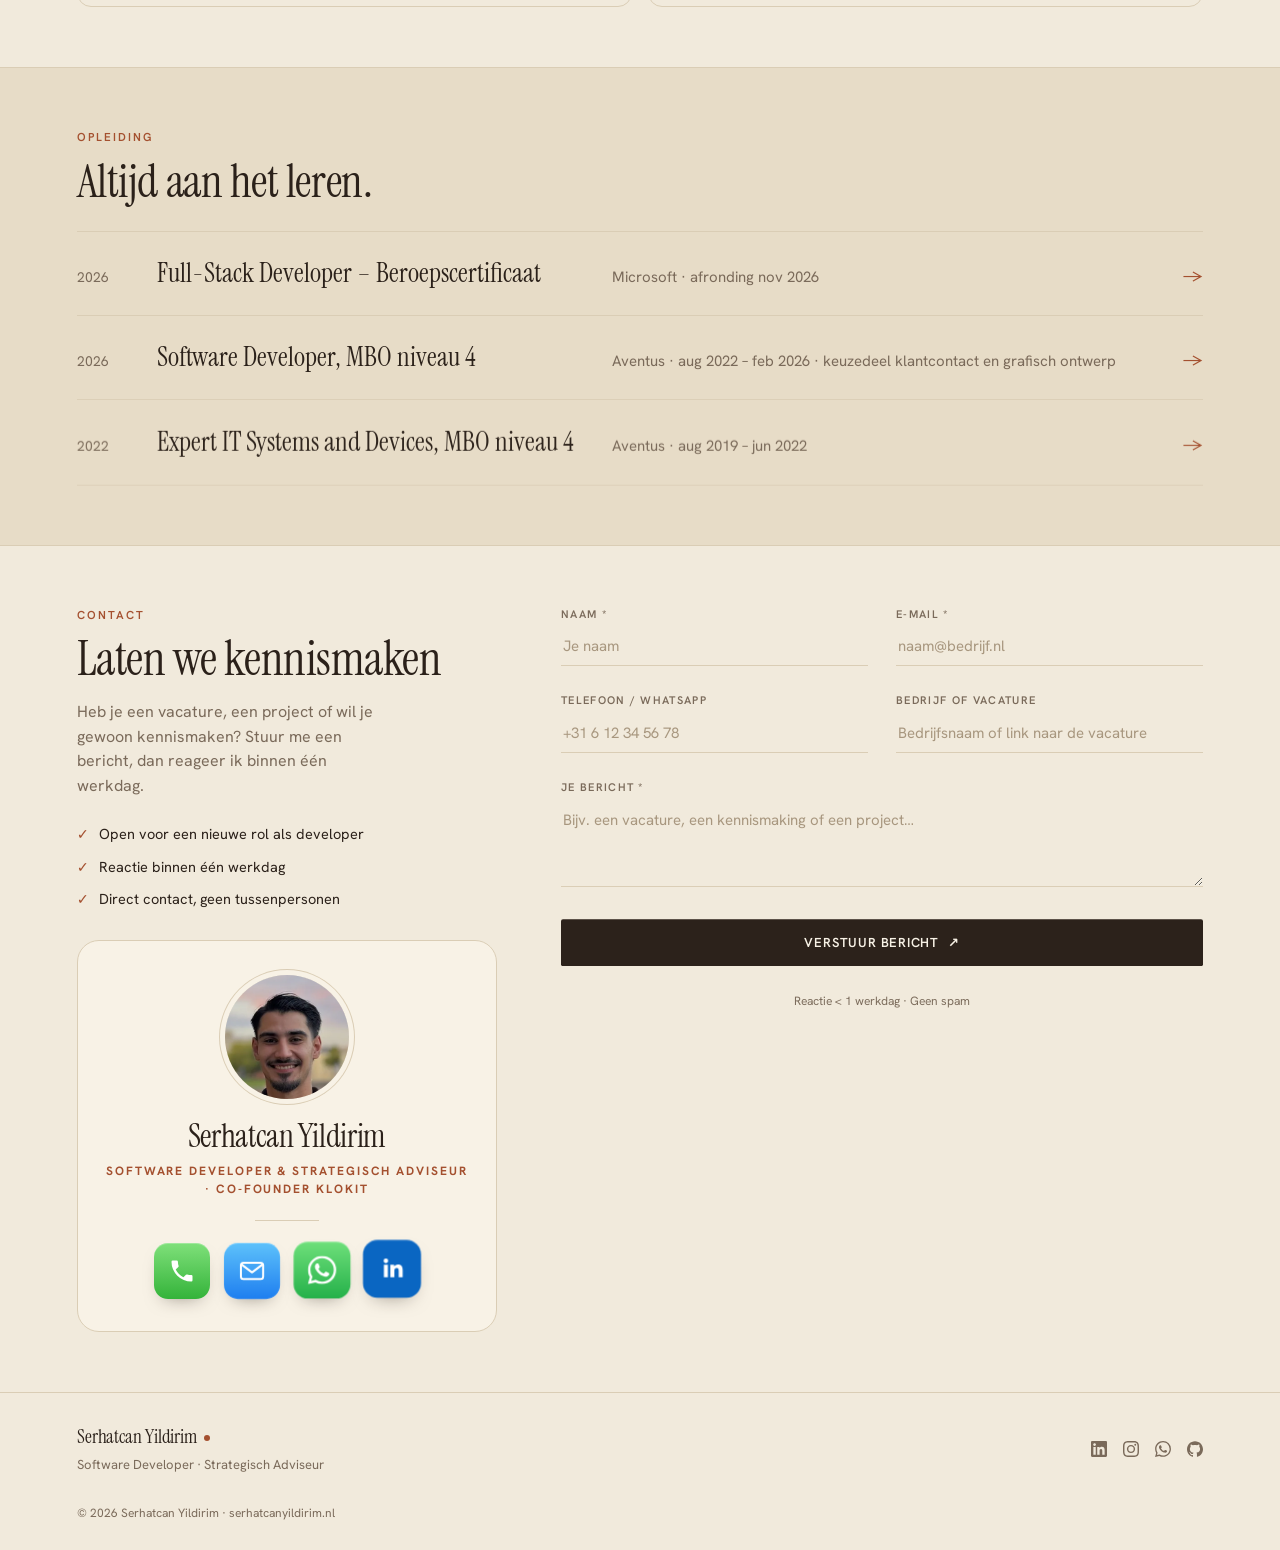
==== commit 4864e8a3: "Project tandartselspeet.nl: juiste link, SEO-tag weg; cv bijgewerkt Co-Authored-By: Claude Opus 5.5 " ====
--- a/index.html
+++ b/index.html
@@ -218,11 +218,11 @@
           </span>
           <span class="project-ext" aria-hidden="true">↗</span>
         </a>
-        <a class="project" href="https://tandartspraktijkelspeet.nl" target="_blank" rel="noopener">
+        <a class="project" href="https://www.tandartselspeet.nl" target="_blank" rel="noopener">
           <span class="project-mono" style="background:#2f6f73">TE</span>
           <span class="project-body">
-            <span class="project-name">tandartspraktijkelspeet.nl</span>
-            <span class="project-tag" data-i18n="projects.2.tag">Groeistrategie · SEO</span>
+            <span class="project-name">tandartselspeet.nl</span>
+            <span class="project-tag" data-i18n="projects.2.tag">Groeistrategie</span>
           </span>
           <span class="project-ext" aria-hidden="true">↗</span>
         </a>
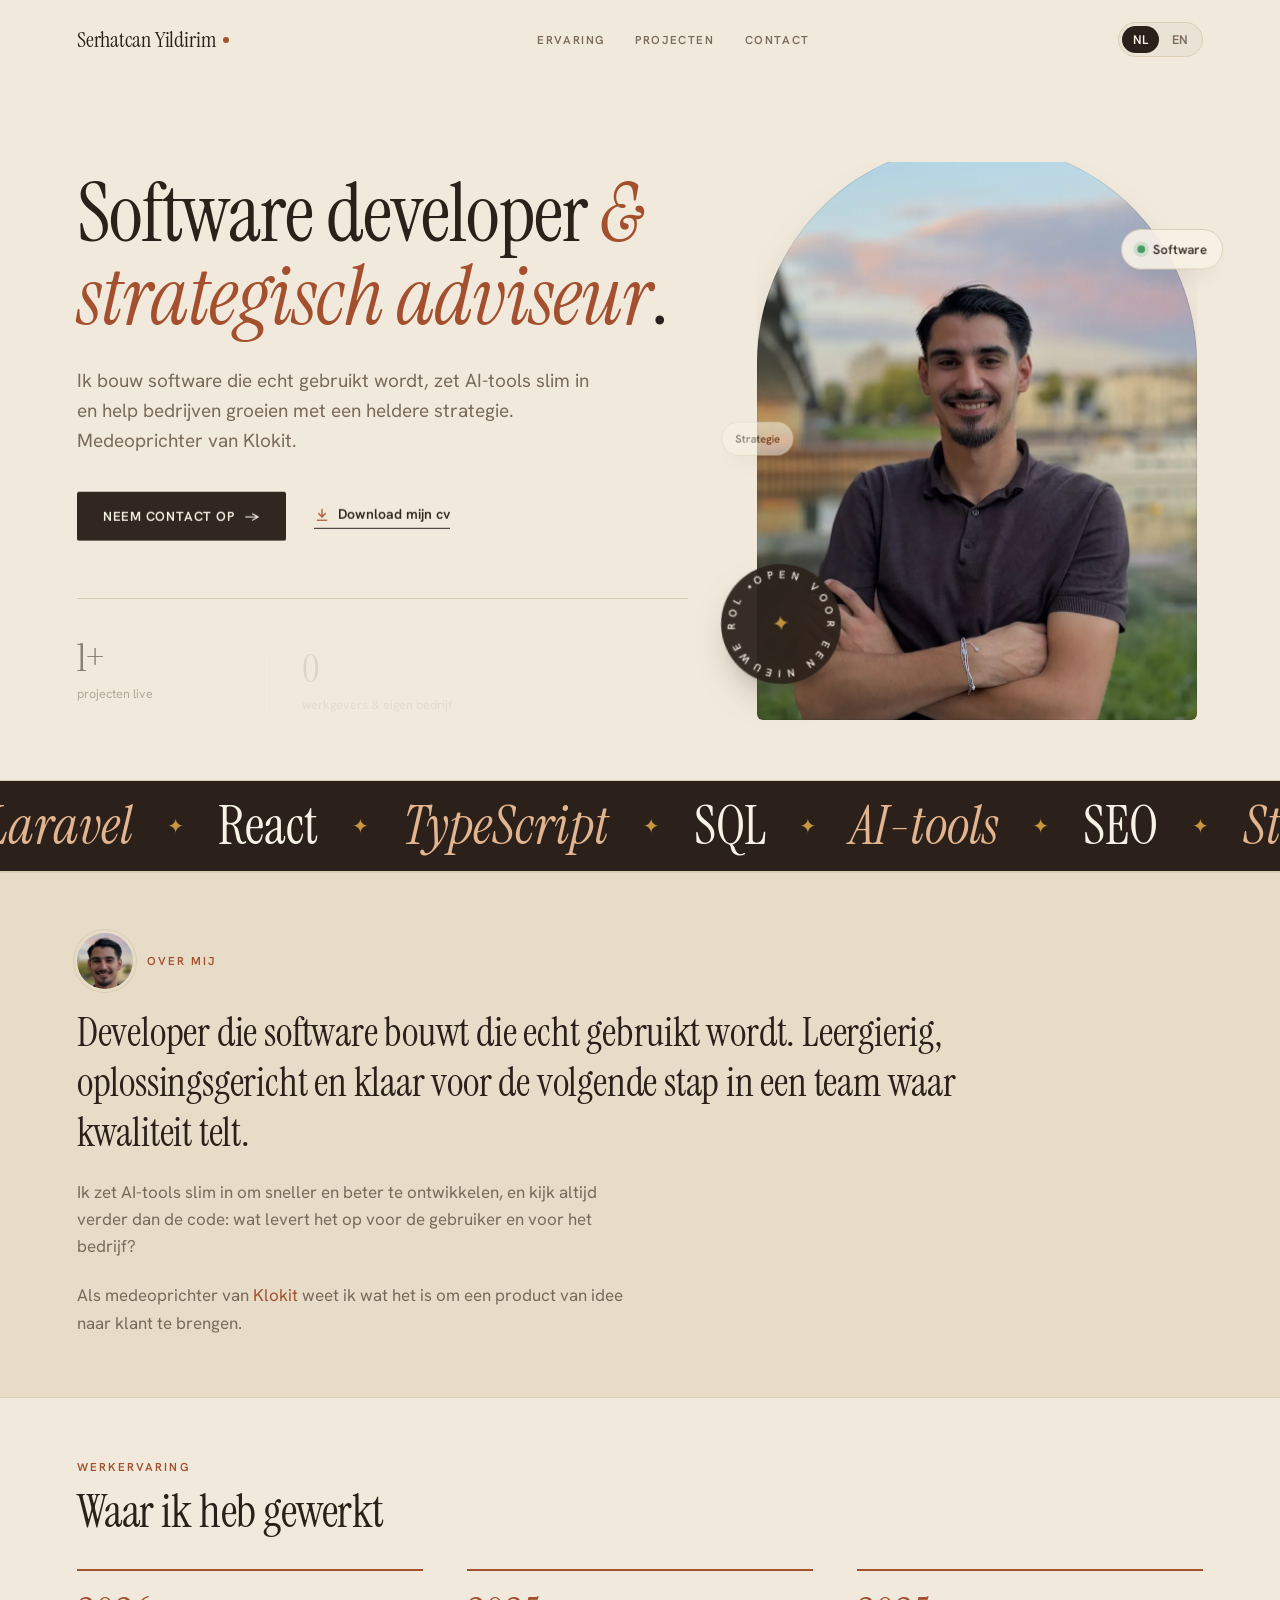
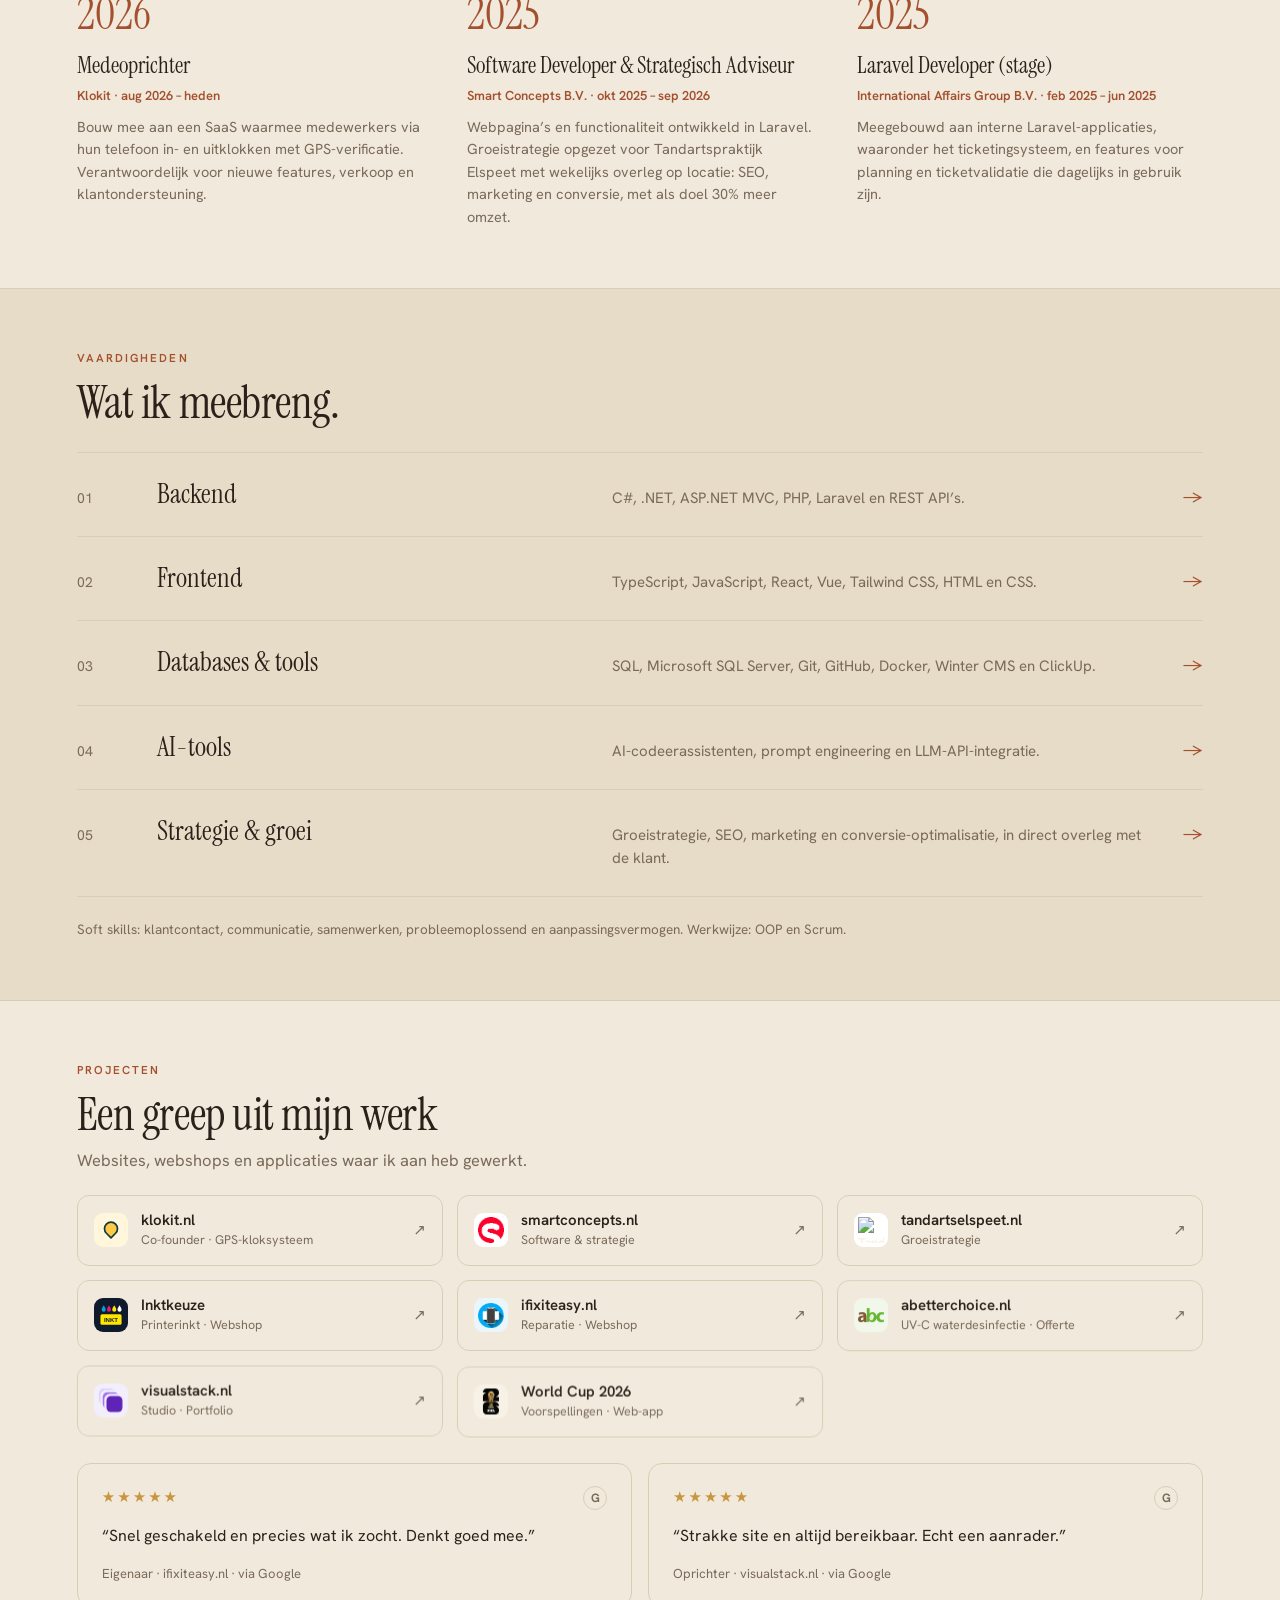
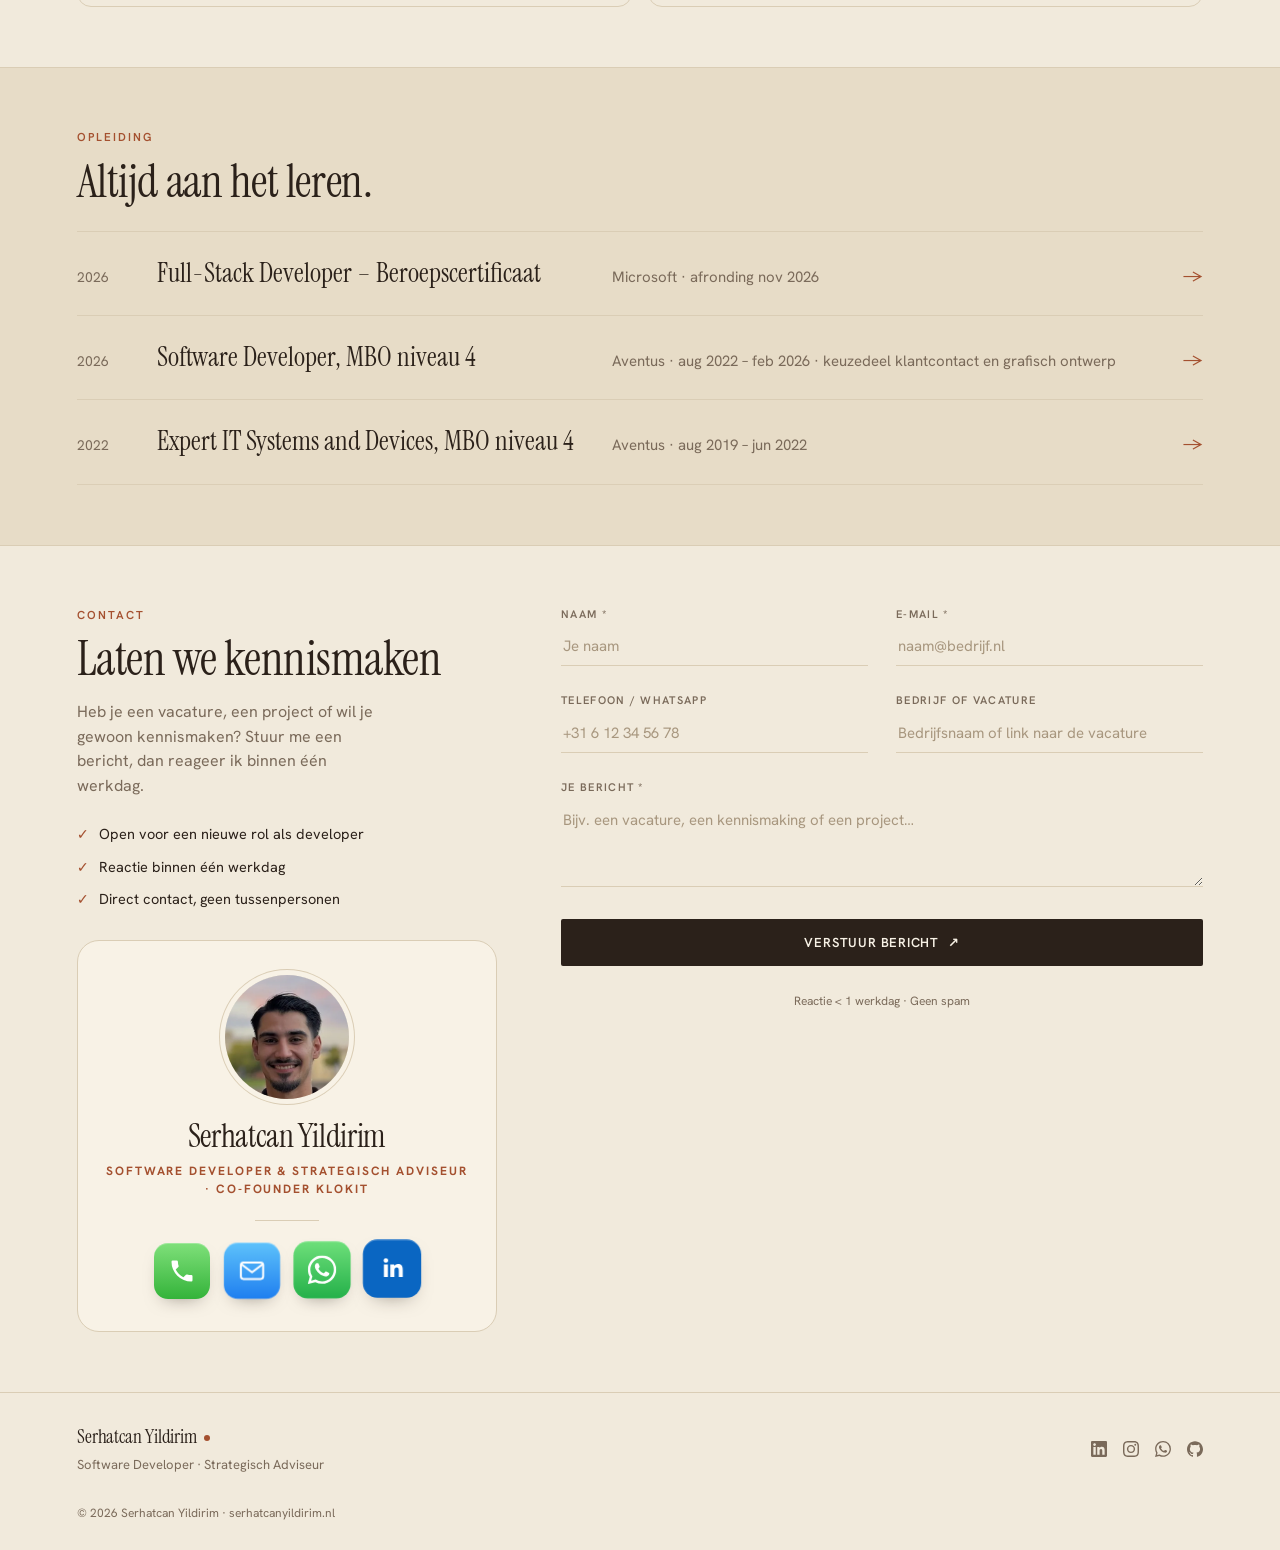
==== commit 043dd525: "Logo's van Smart Concepts en Tandartspraktijk Elspeet bij projecten Co-Authored-By: Claude Opus 5.5 " ====
--- a/index.html
+++ b/index.html
@@ -211,7 +211,9 @@
           <span class="project-ext" aria-hidden="true">↗</span>
         </a>
         <a class="project" href="https://smartconcepts.nl" target="_blank" rel="noopener">
-          <span class="project-mono" style="background:var(--accent)">SC</span>
+          <span class="project-mono project-logo" style="background:#fff">
+            <img src="assets/smartconcepts-icon.png" alt="Smart Concepts logo" loading="lazy" width="34" height="34">
+          </span>
           <span class="project-body">
             <span class="project-name">smartconcepts.nl</span>
             <span class="project-tag" data-i18n="projects.1.tag">Software &amp; strategie</span>
@@ -219,7 +221,9 @@
           <span class="project-ext" aria-hidden="true">↗</span>
         </a>
         <a class="project" href="https://www.tandartselspeet.nl" target="_blank" rel="noopener">
-          <span class="project-mono" style="background:#2f6f73">TE</span>
+          <span class="project-mono project-logo" style="background:#fff">
+            <img src="https://yourgym-storage.ams3.digitaloceanspaces.com/media/smartconcepts_nl/logo-tandartspraktijk-elspeet.png" alt="Tandartspraktijk Elspeet logo" loading="lazy" width="34" height="34">
+          </span>
           <span class="project-body">
             <span class="project-name">tandartselspeet.nl</span>
             <span class="project-tag" data-i18n="projects.2.tag">Groeistrategie</span>
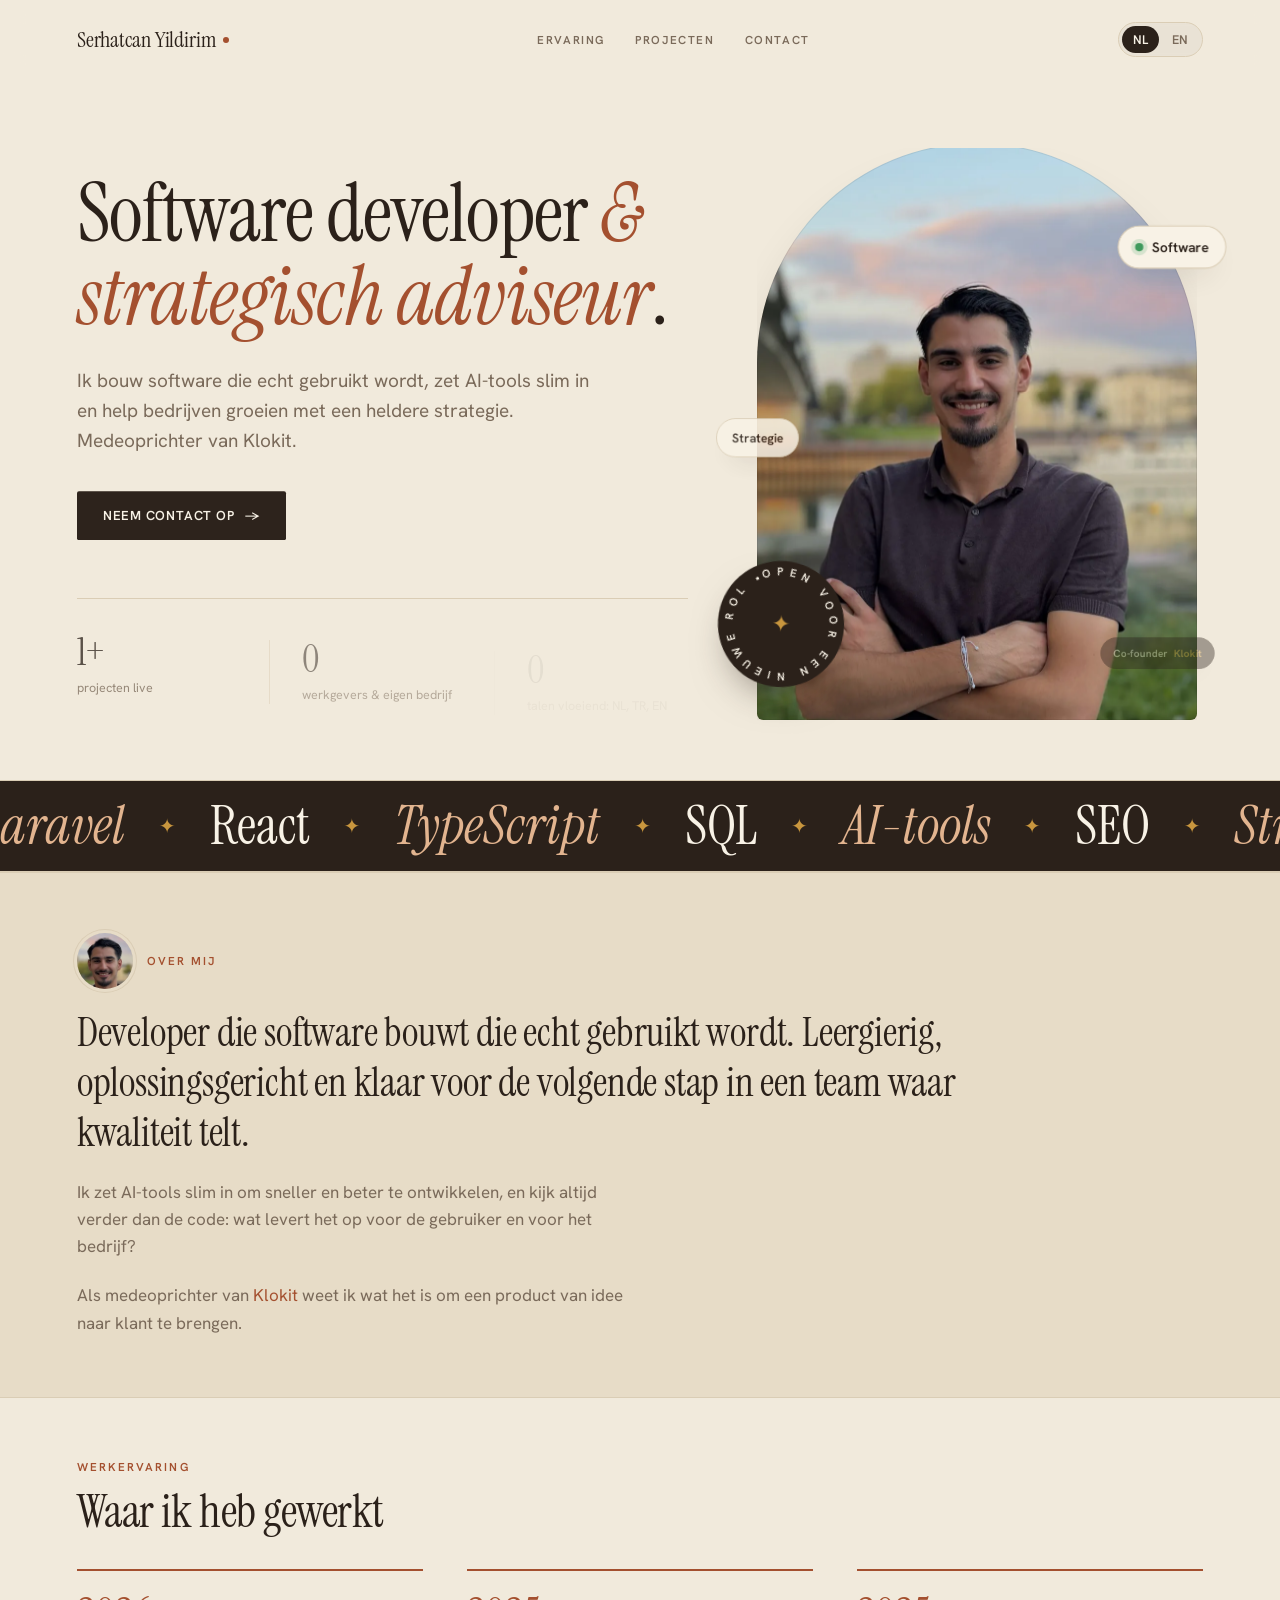
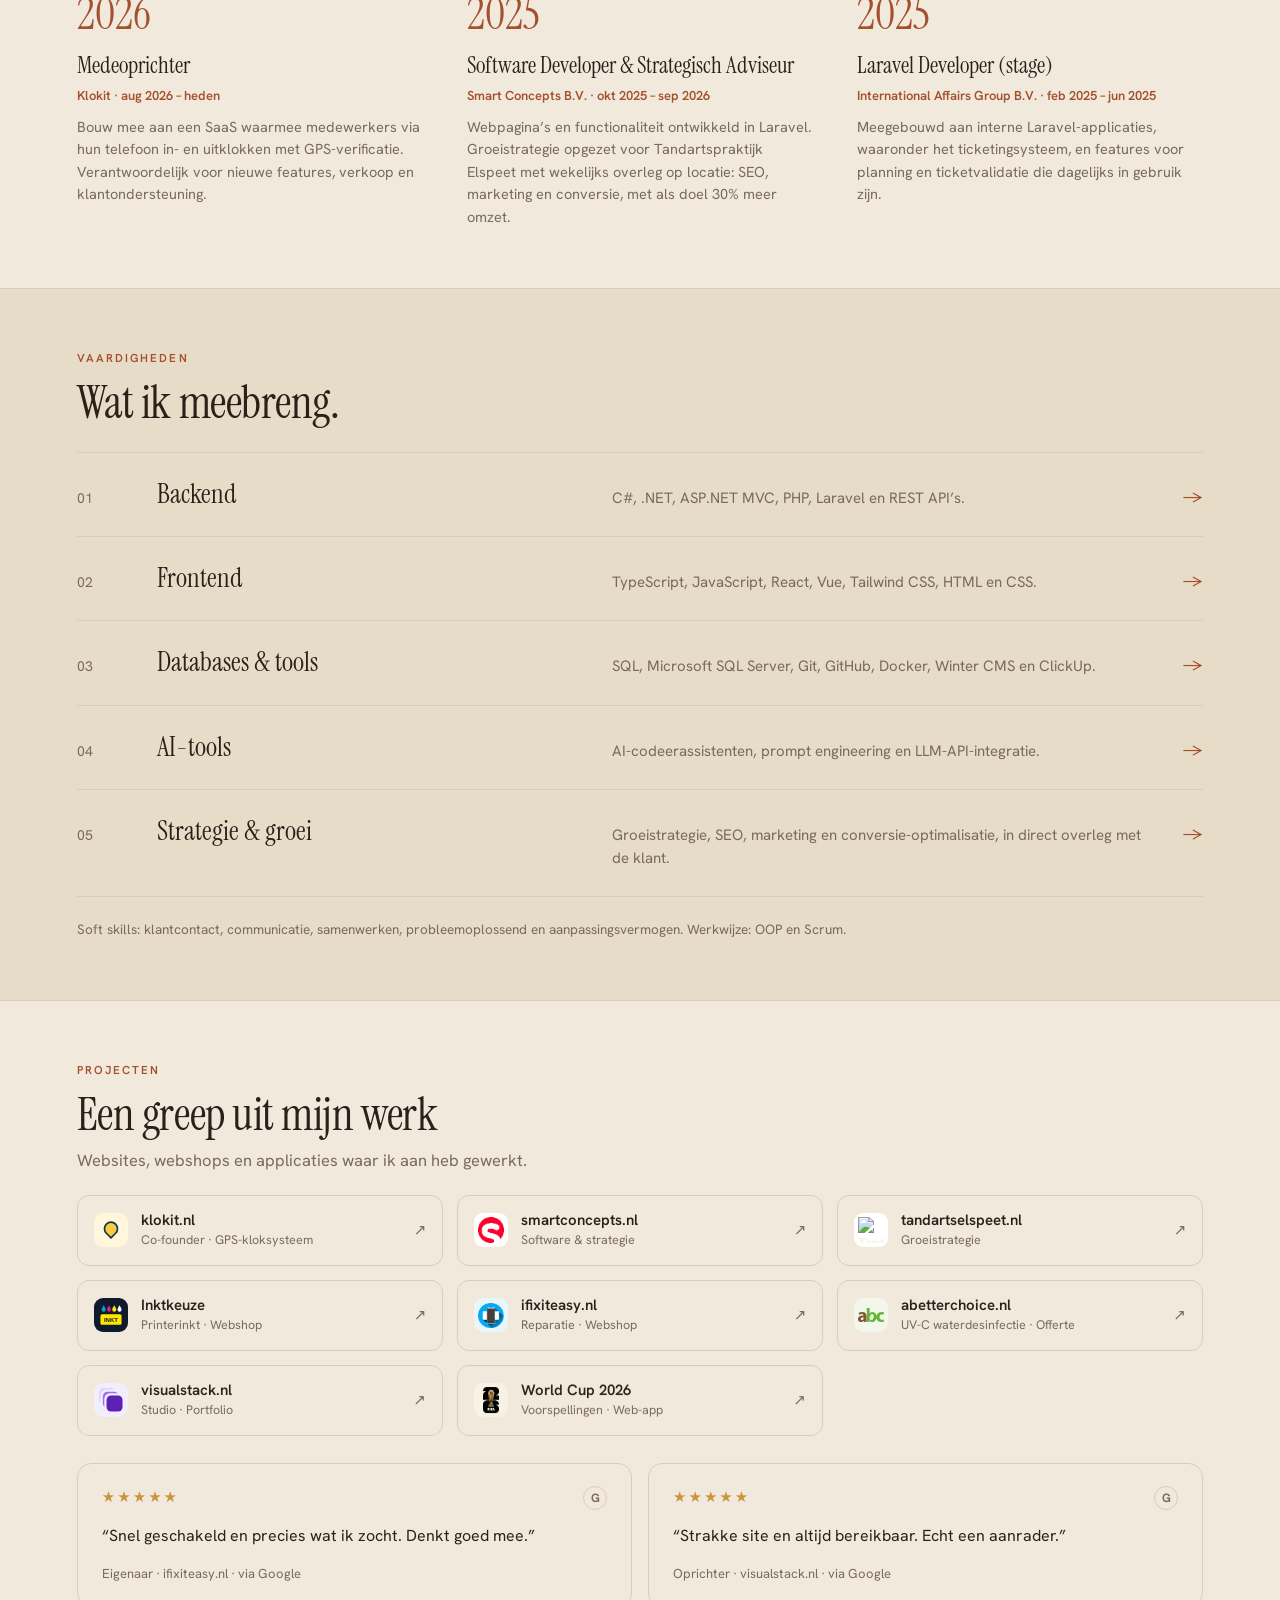
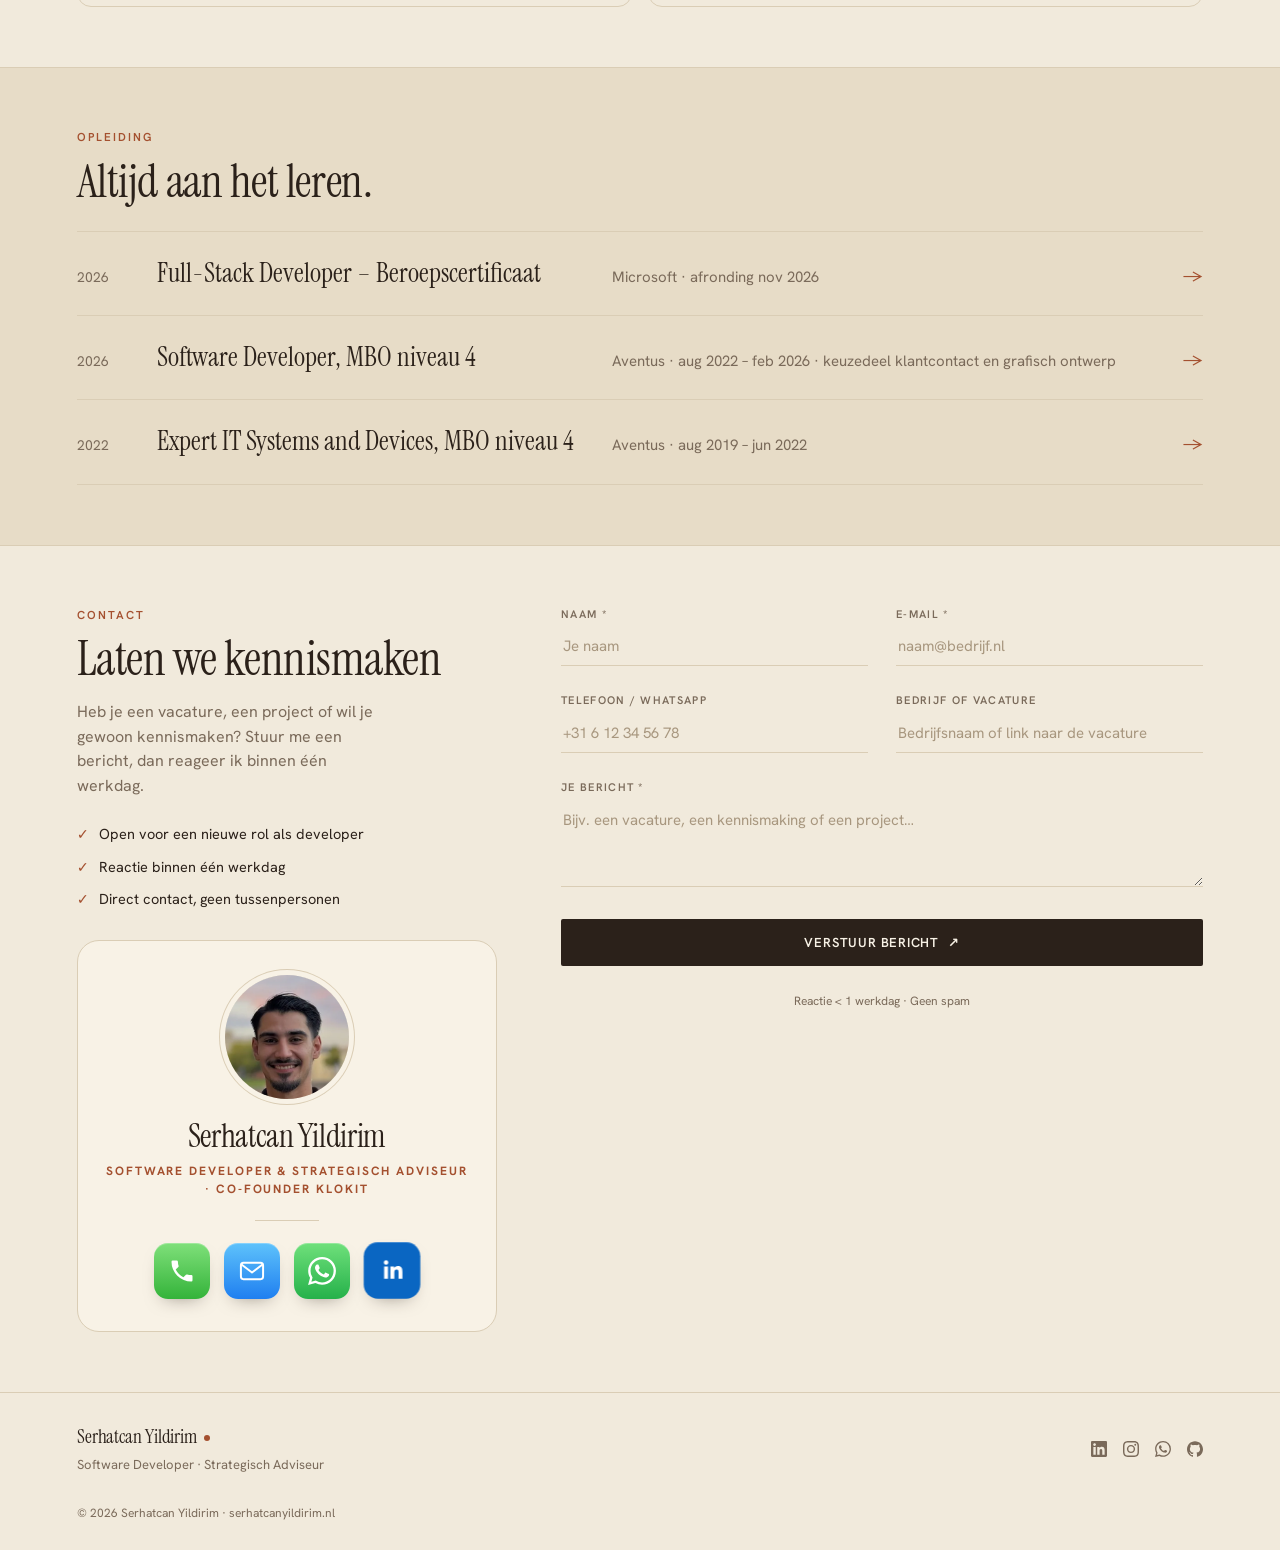
==== commit e2111e4d: "Cv-downloadknop van de site gehaald Co-Authored-By: Claude Opus 5.5 <noreply@anthropic.com> Claude-S" ====
--- a/index.html
+++ b/index.html
@@ -4,14 +4,14 @@
   <meta charset="utf-8">
   <meta name="viewport" content="width=device-width, initial-scale=1">
   <title>Serhatcan Yildirim — Software Developer &amp; Strategisch Adviseur</title>
-  <meta name="description" content="Serhatcan Yildirim — Software Developer &amp; Strategisch Adviseur uit Zutphen. Ervaring met C#/.NET, Laravel, React en AI-tools. Medeoprichter van Klokit. Bekijk mijn ervaring, projecten en cv.">
+  <meta name="description" content="Serhatcan Yildirim — Software Developer &amp; Strategisch Adviseur uit Zutphen. Ervaring met C#/.NET, Laravel, React en AI-tools. Medeoprichter van Klokit. Bekijk mijn ervaring en projecten.">
   <meta name="author" content="Serhatcan Yildirim">
   <meta name="theme-color" content="#f1eadc">
 
   <!-- Open Graph -->
   <meta property="og:type" content="website">
   <meta property="og:title" content="Serhatcan Yildirim — Software Developer &amp; Strategisch Adviseur">
-  <meta property="og:description" content="Developer die software bouwt die echt gebruikt wordt. Bekijk mijn ervaring, projecten en download mijn cv.">
+  <meta property="og:description" content="Developer die software bouwt die echt gebruikt wordt. Bekijk mijn ervaring en projecten.">
   <meta property="og:locale" content="nl_NL">
   <meta property="og:locale:alternate" content="en_US">
   <meta property="og:url" content="https://serhatcanyildirim.nl/">
@@ -59,12 +59,6 @@
       <p class="hero-sub" data-i18n="hero.sub">Ik bouw software die echt gebruikt wordt, zet AI-tools slim in en help bedrijven groeien met een heldere strategie. Medeoprichter van Klokit.</p>
       <div class="hero-cta">
         <a class="btn-primary" href="#contact"><span data-i18n="hero.ctaPrimary">Neem contact op</span> <span class="arrow" aria-hidden="true">→</span></a>
-        <a class="btn-text" href="assets/cv-serhatcan-yildirim.pdf" download>
-          <span class="ico" aria-hidden="true">
-            <svg class="icon icon--sm" viewBox="0 0 24 24" fill="none" stroke="currentColor" stroke-width="2" stroke-linecap="round" stroke-linejoin="round" aria-hidden="true"><path d="M12 4v11"/><path d="m7 10 5 5 5-5"/><path d="M5 20h14"/></svg>
-          </span>
-          <span data-i18n="hero.ctaSecondary">Download mijn cv</span>
-        </a>
       </div>
 
       <div class="stats">
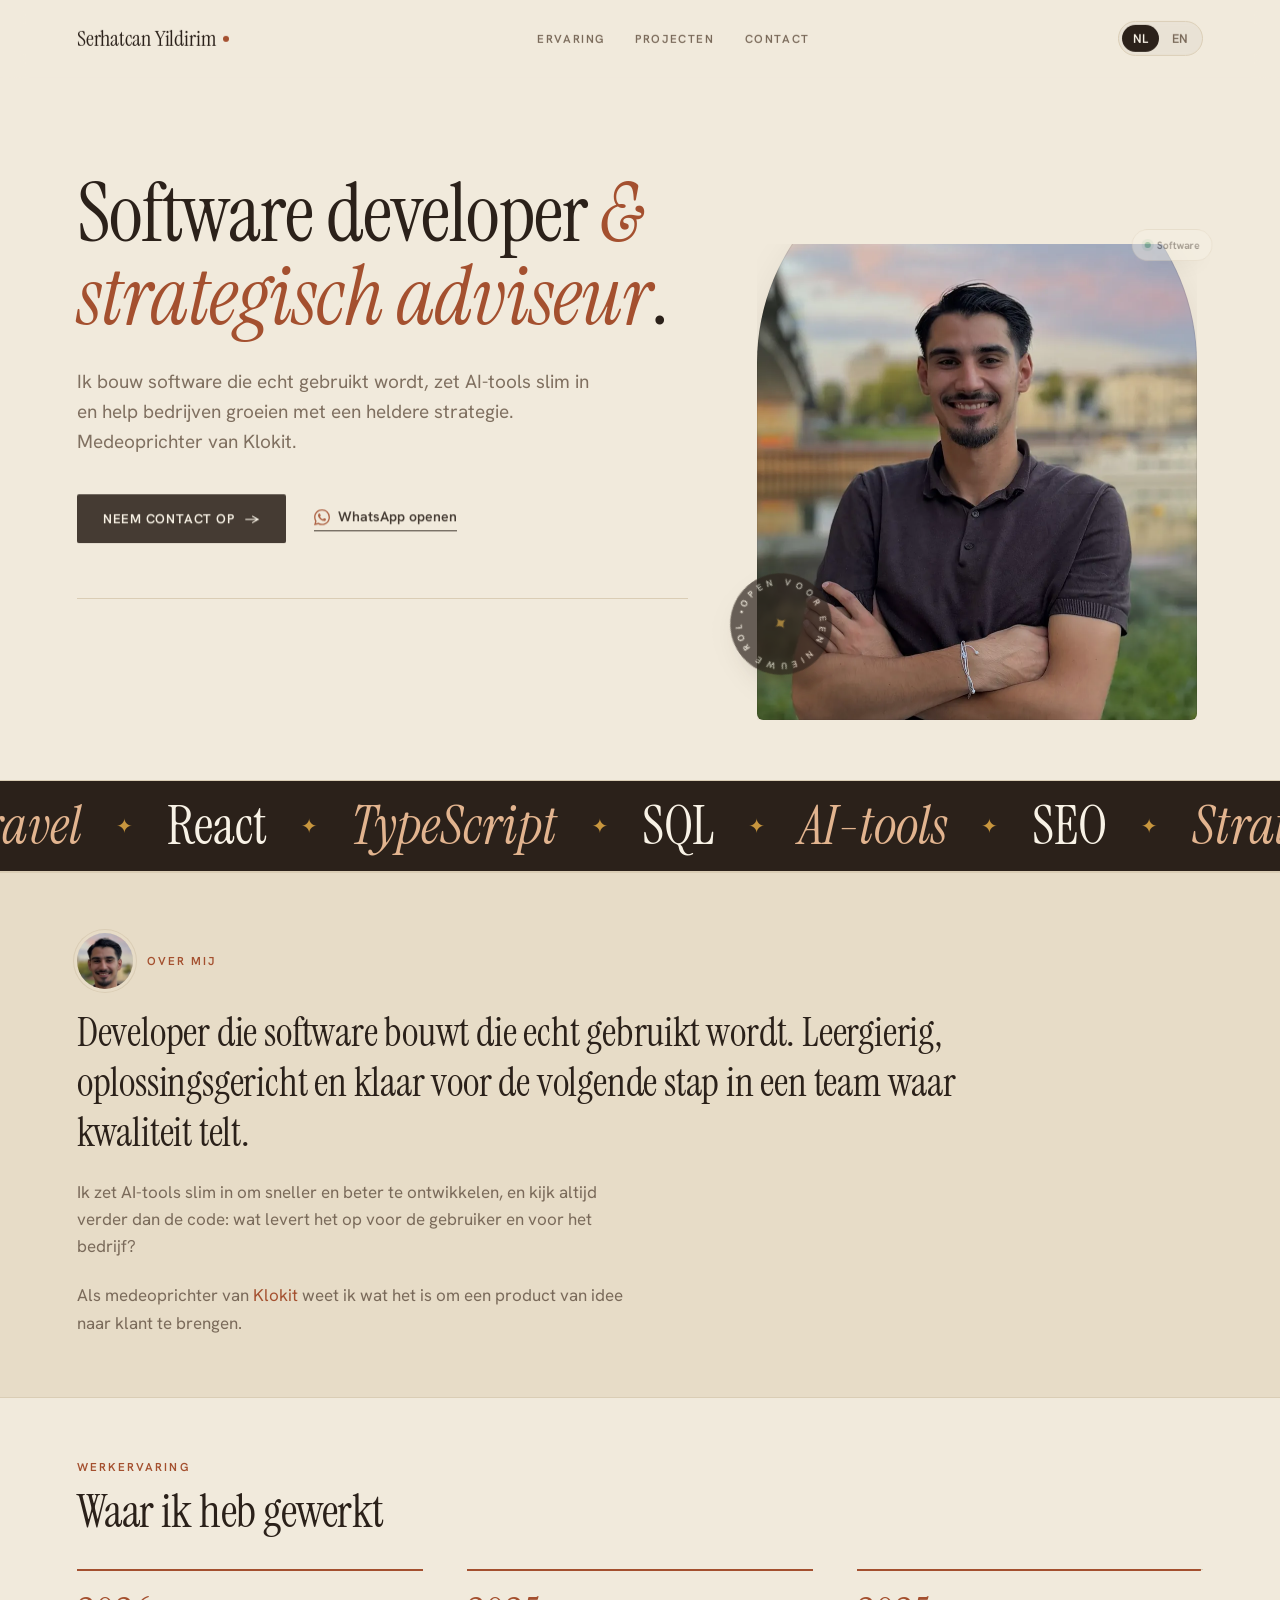
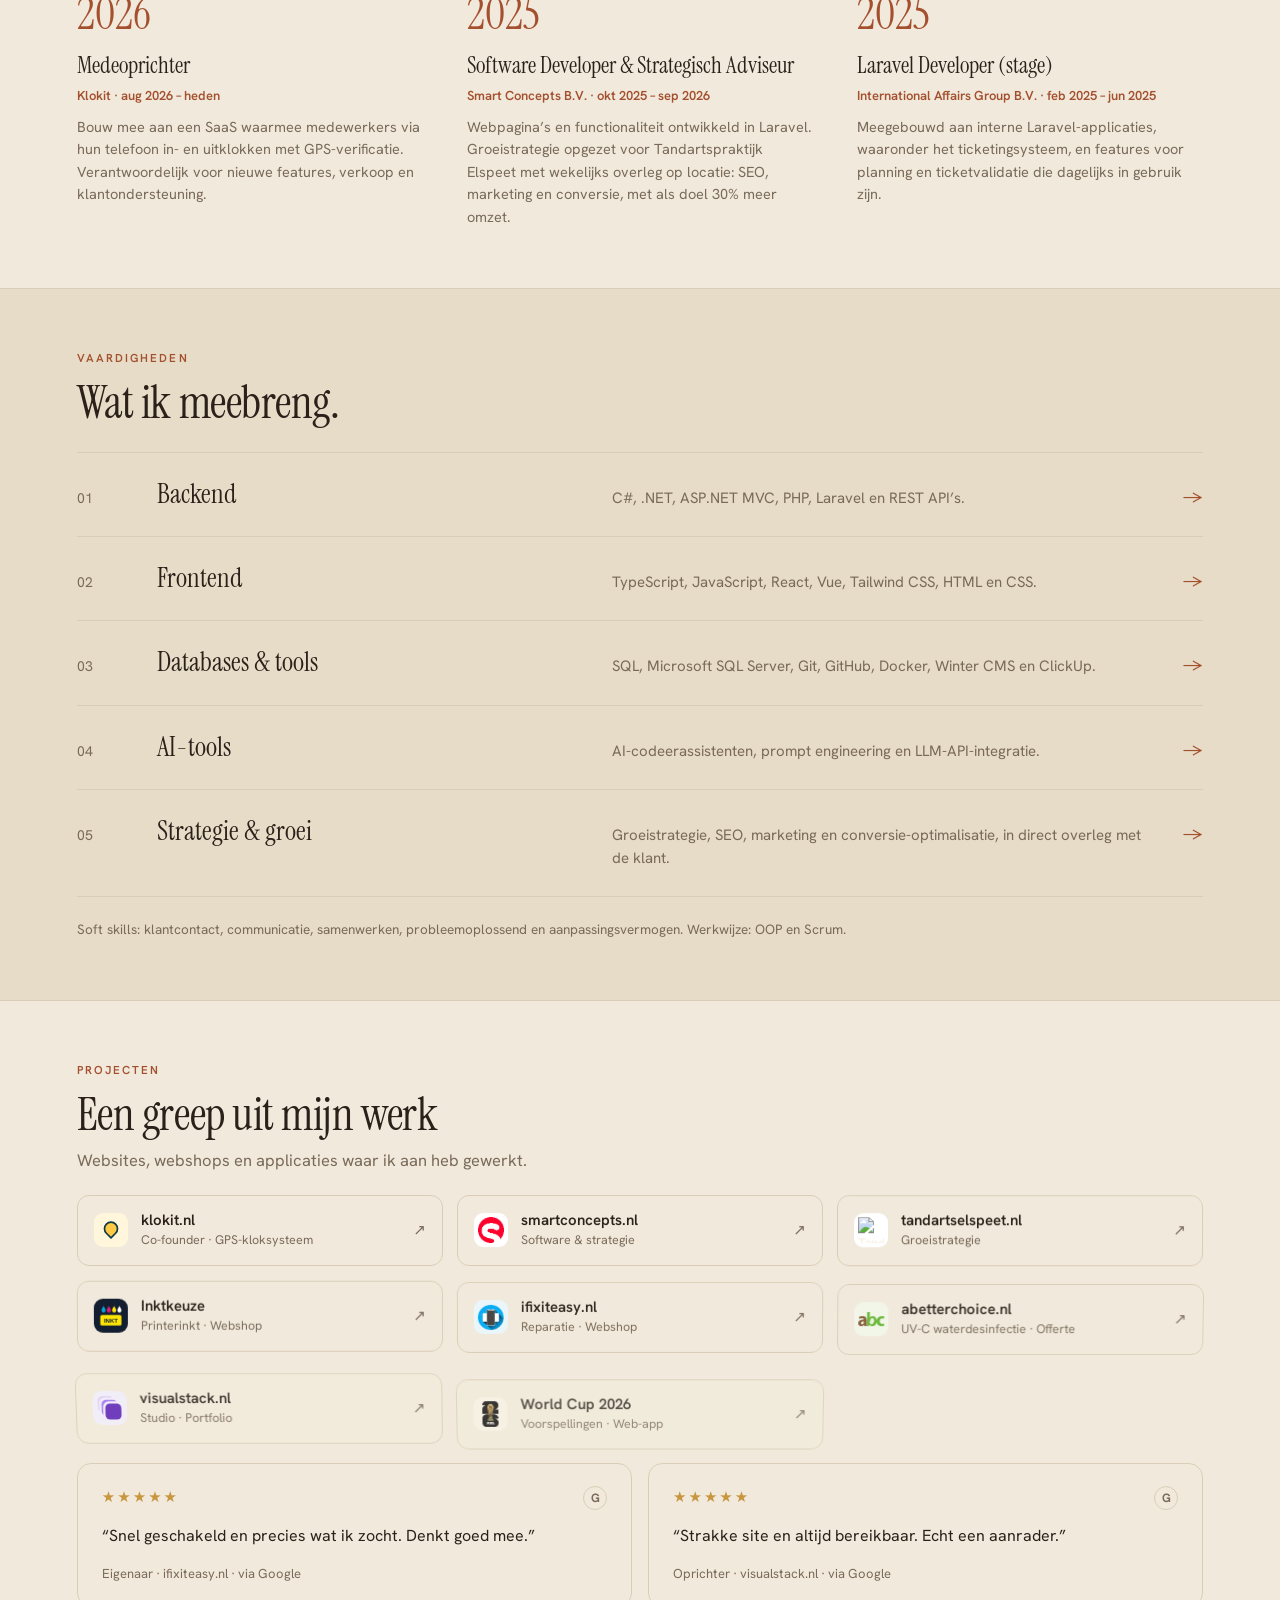
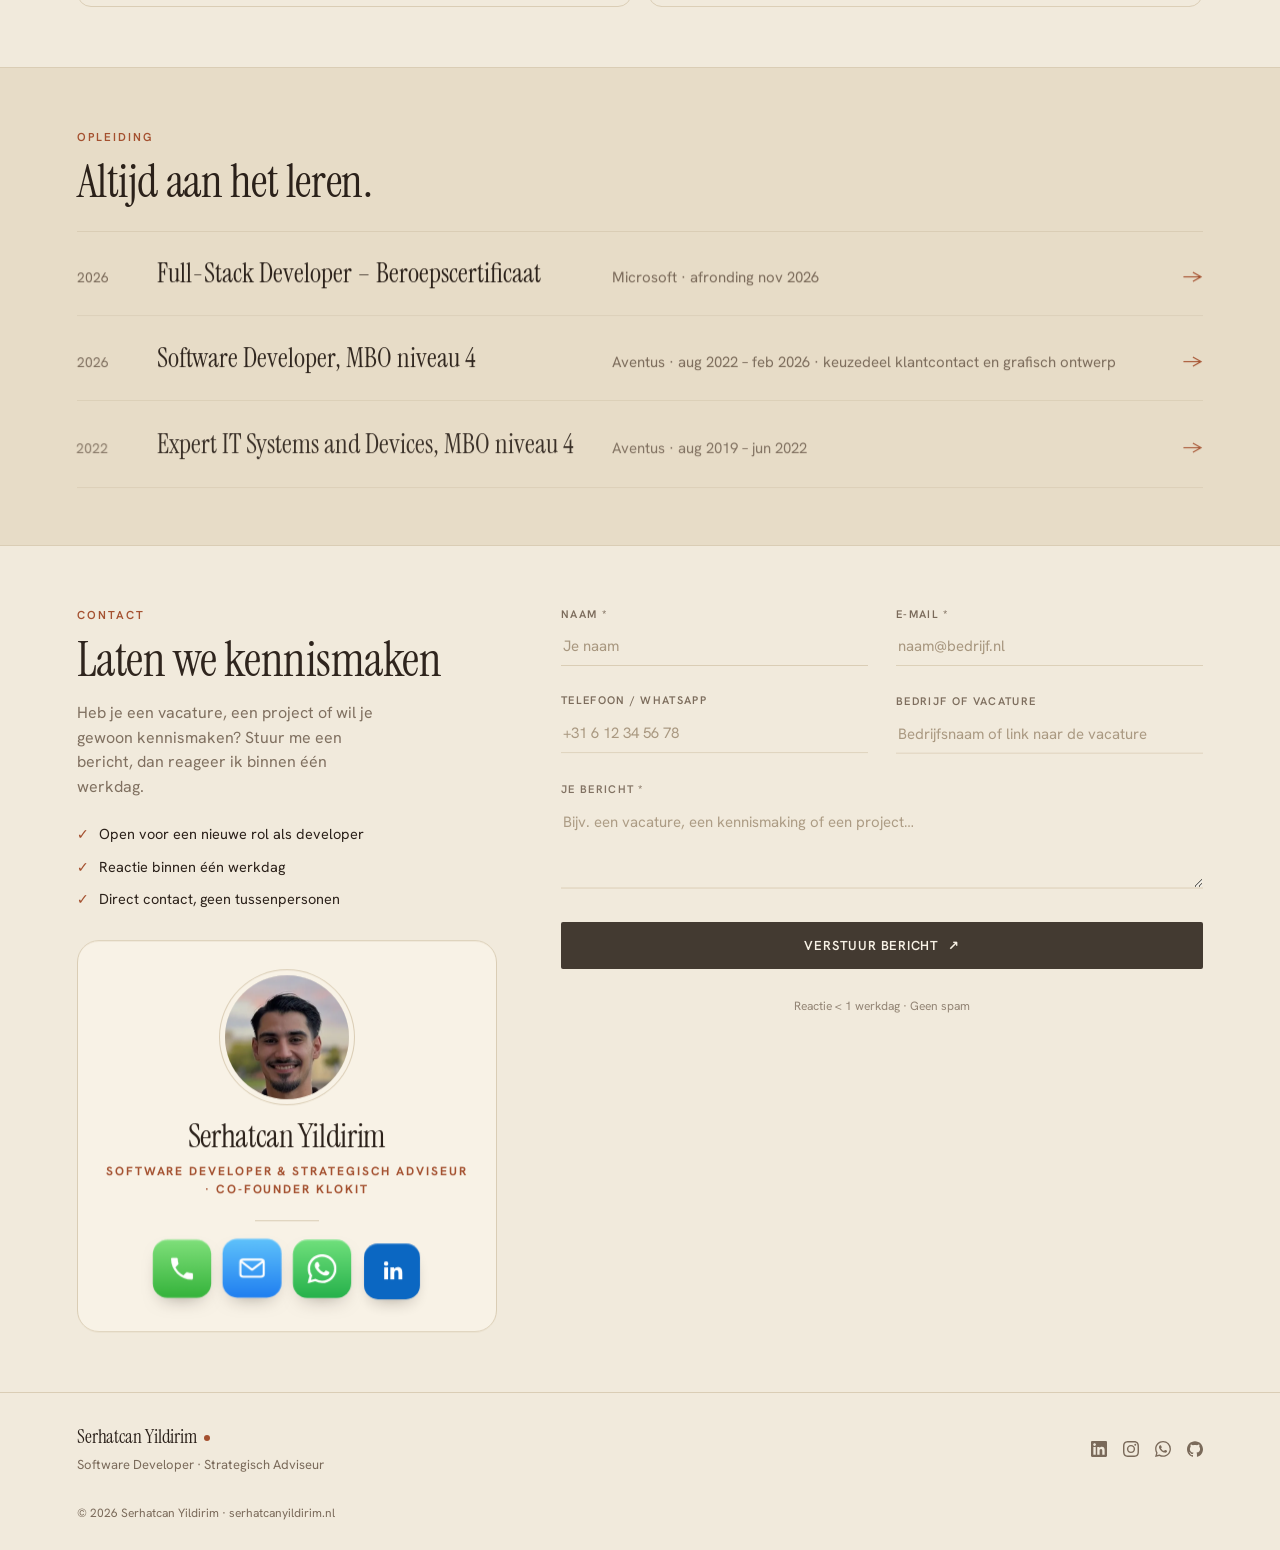
==== commit 5dd8cf06: "WhatsApp-knop terug in de hero Co-Authored-By: Claude Opus 5.5 <noreply@anthropic.com> Claude-Sessio" ====
--- a/index.html
+++ b/index.html
@@ -59,6 +59,12 @@
       <p class="hero-sub" data-i18n="hero.sub">Ik bouw software die echt gebruikt wordt, zet AI-tools slim in en help bedrijven groeien met een heldere strategie. Medeoprichter van Klokit.</p>
       <div class="hero-cta">
         <a class="btn-primary" href="#contact"><span data-i18n="hero.ctaPrimary">Neem contact op</span> <span class="arrow" aria-hidden="true">→</span></a>
+        <a class="btn-text" href="https://wa.me/31626569696" target="_blank" rel="noopener">
+          <span class="ico" aria-hidden="true">
+            <svg class="icon icon--sm" viewBox="0 0 24 24" fill="currentColor" aria-hidden="true"><path d="M17.472 14.382c-.297-.149-1.758-.867-2.03-.967-.273-.099-.471-.148-.67.15-.197.297-.767.966-.94 1.164-.173.199-.347.223-.644.075-.297-.15-1.255-.463-2.39-1.475-.883-.788-1.48-1.761-1.653-2.059-.173-.297-.018-.458.13-.606.134-.133.298-.347.446-.52.149-.174.198-.298.298-.497.099-.198.05-.371-.025-.52-.075-.149-.669-1.612-.916-2.207-.242-.579-.487-.5-.669-.51-.173-.008-.371-.01-.57-.01-.198 0-.52.074-.792.372-.272.297-1.04 1.016-1.04 2.479 0 1.462 1.065 2.875 1.213 3.074.149.198 2.096 3.2 5.077 4.487.709.306 1.262.489 1.694.625.712.227 1.36.195 1.871.118.571-.085 1.758-.719 2.006-1.413.248-.694.248-1.289.173-1.413-.074-.124-.272-.198-.57-.347m-5.421 7.403h-.004a9.87 9.87 0 0 1-5.031-1.378l-.361-.214-3.741.982.998-3.648-.235-.374a9.86 9.86 0 0 1-1.51-5.26c.001-5.45 4.436-9.884 9.888-9.884 2.64 0 5.122 1.03 6.988 2.898a9.825 9.825 0 0 1 2.893 6.994c-.003 5.45-4.437 9.884-9.885 9.884m8.413-18.297A11.815 11.815 0 0 0 12.05 0C5.495 0 .16 5.335.157 11.892c0 2.096.547 4.142 1.588 5.945L.057 24l6.305-1.654a11.882 11.882 0 0 0 5.683 1.448h.005c6.554 0 11.89-5.335 11.893-11.893a11.821 11.821 0 0 0-3.48-8.413Z"/></svg>
+          </span>
+          <span data-i18n="hero.ctaSecondary">WhatsApp openen</span>
+        </a>
       </div>
 
       <div class="stats">
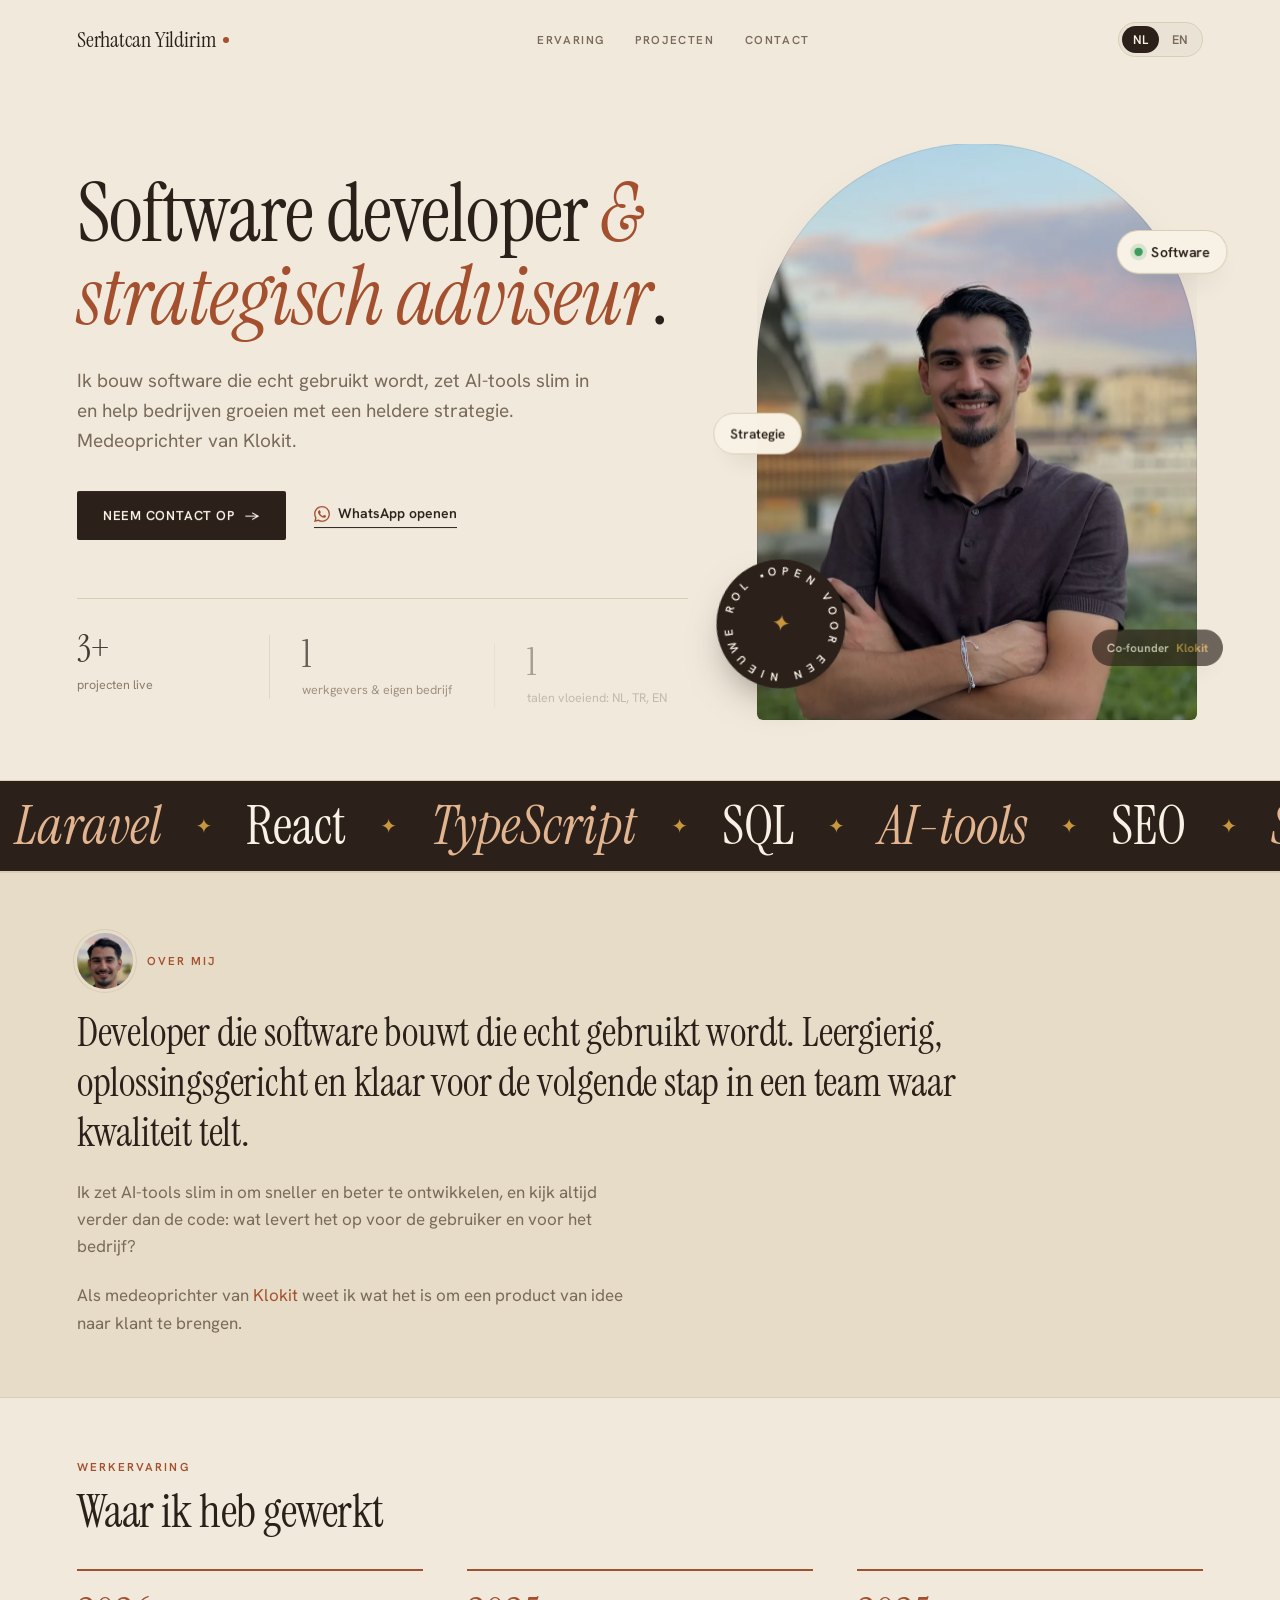
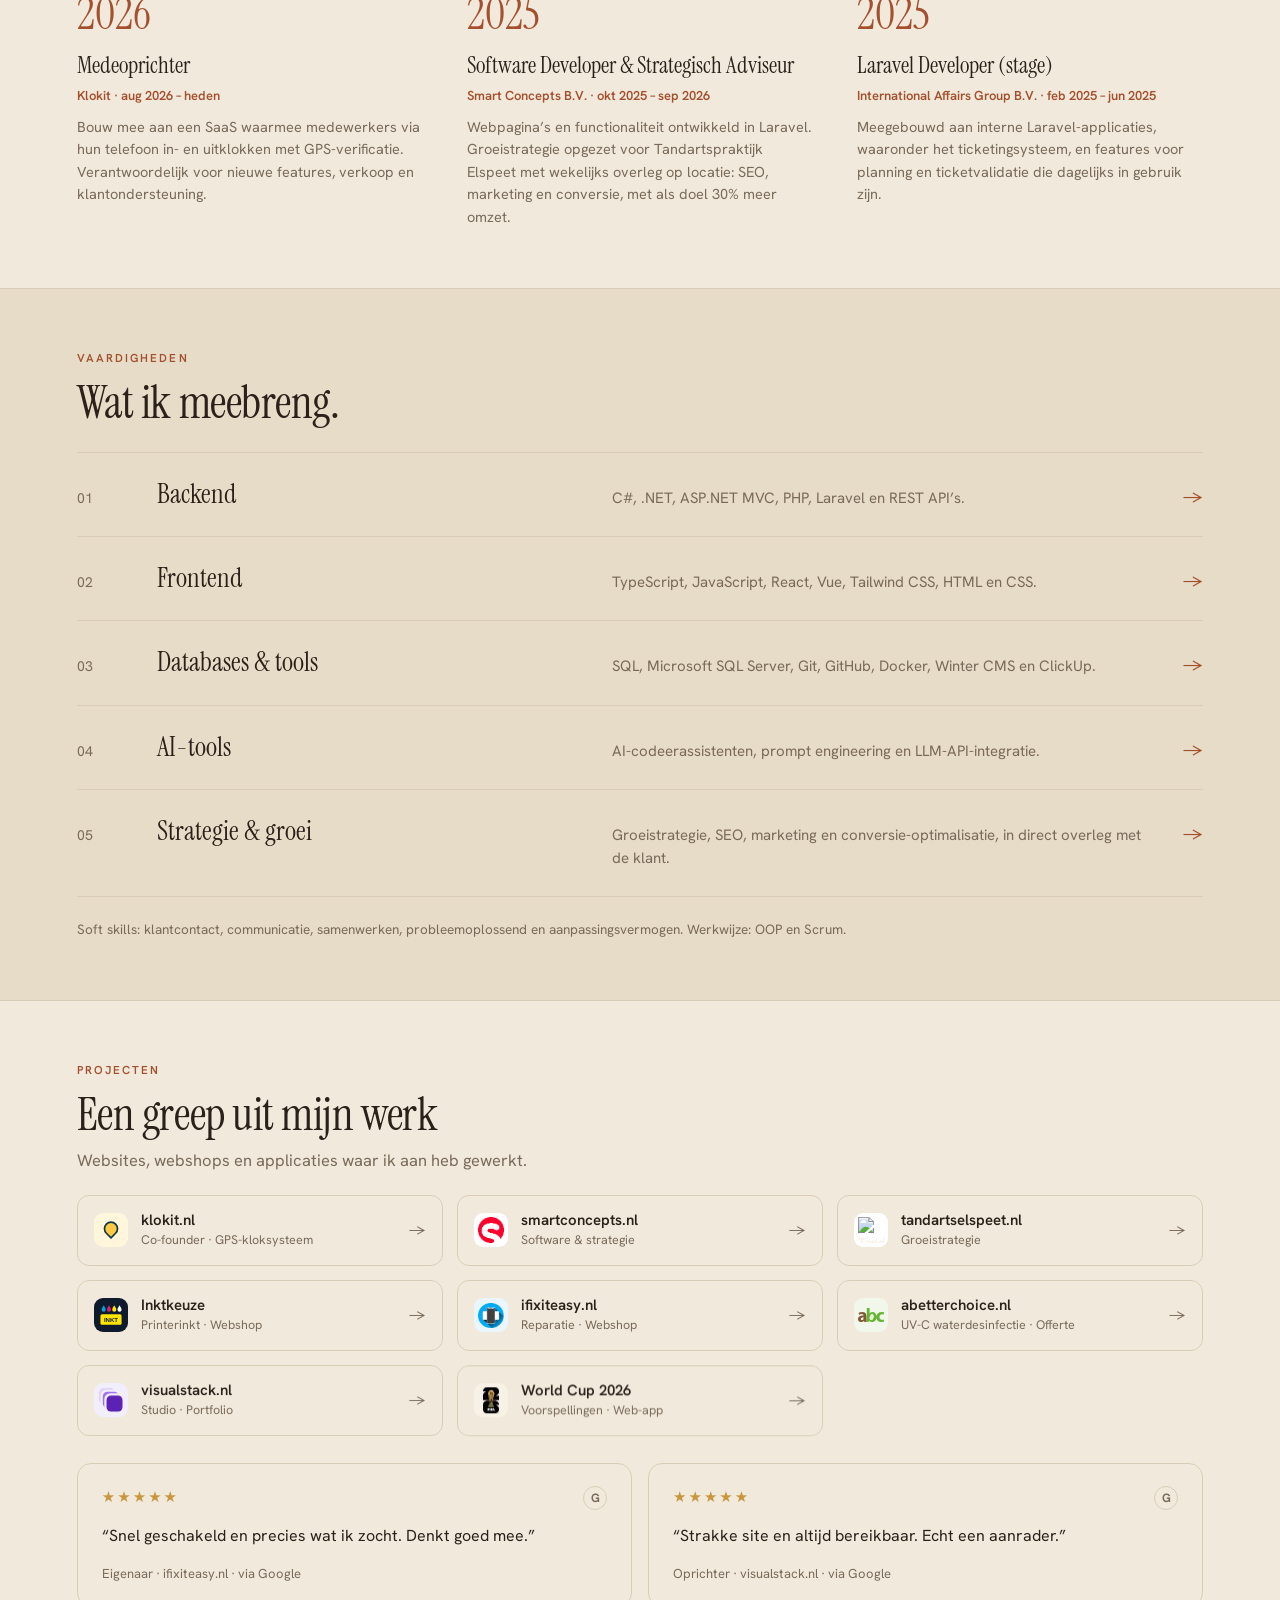
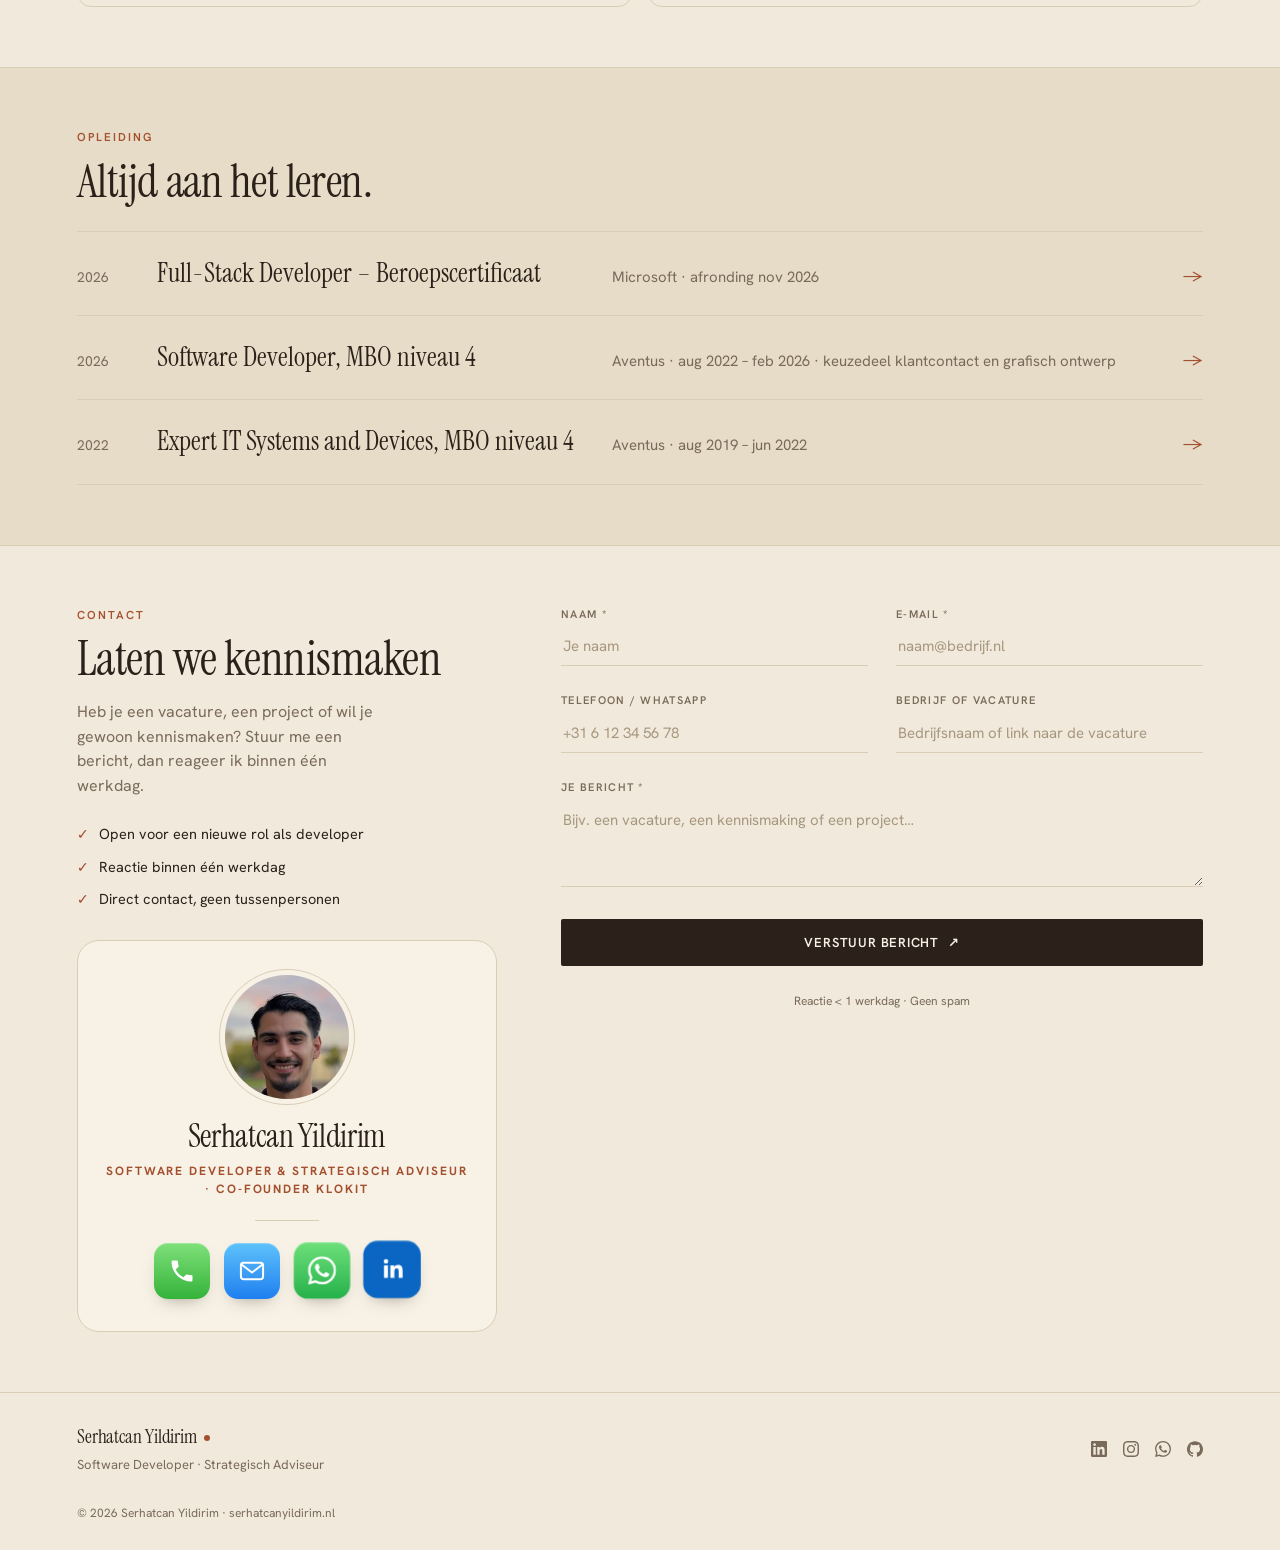
==== commit 86eb44c2: "Aparte projectpagina's met screenshots, rol, werk en techniek Elke projecttegel op de homepage linkt" ====
--- a/index.html
+++ b/index.html
@@ -200,17 +200,17 @@
       <p class="section-sub" data-i18n="workSub">Websites, webshops en applicaties waar ik aan heb gewerkt.</p>
 
       <div class="projects">
-        <a class="project" href="https://klokit.nl" target="_blank" rel="noopener">
+        <a class="project" href="projecten/klokit/">
           <span class="project-mono project-logo" style="background:#fff6dc">
-            <img src="assets/klokit-icon.svg" alt="klokit.nl logo" loading="lazy" width="34" height="34">
+            <img src="assets/klokit-icon.svg" alt="Klokit logo" loading="lazy" width="34" height="34">
           </span>
           <span class="project-body">
             <span class="project-name">klokit.nl</span>
             <span class="project-tag" data-i18n="projects.0.tag">Co-founder · GPS-kloksysteem</span>
           </span>
-          <span class="project-ext" aria-hidden="true">↗</span>
-        </a>
-        <a class="project" href="https://smartconcepts.nl" target="_blank" rel="noopener">
+          <span class="project-ext" aria-hidden="true">→</span>
+        </a>
+        <a class="project" href="projecten/smart-concepts/">
           <span class="project-mono project-logo" style="background:#fff">
             <img src="assets/smartconcepts-icon.png" alt="Smart Concepts logo" loading="lazy" width="34" height="34">
           </span>
@@ -218,9 +218,9 @@
             <span class="project-name">smartconcepts.nl</span>
             <span class="project-tag" data-i18n="projects.1.tag">Software &amp; strategie</span>
           </span>
-          <span class="project-ext" aria-hidden="true">↗</span>
-        </a>
-        <a class="project" href="https://www.tandartselspeet.nl" target="_blank" rel="noopener">
+          <span class="project-ext" aria-hidden="true">→</span>
+        </a>
+        <a class="project" href="projecten/tandarts-elspeet/">
           <span class="project-mono project-logo" style="background:#fff">
             <img src="https://yourgym-storage.ams3.digitaloceanspaces.com/media/smartconcepts_nl/logo-tandartspraktijk-elspeet.png" alt="Tandartspraktijk Elspeet logo" loading="lazy" width="34" height="34">
           </span>
@@ -228,9 +228,9 @@
             <span class="project-name">tandartselspeet.nl</span>
             <span class="project-tag" data-i18n="projects.2.tag">Groeistrategie</span>
           </span>
-          <span class="project-ext" aria-hidden="true">↗</span>
-        </a>
-        <a class="project" href="https://inktkeuze.vercel.app" target="_blank" rel="noopener">
+          <span class="project-ext" aria-hidden="true">→</span>
+        </a>
+        <a class="project" href="projecten/inktkeuze/">
           <span class="project-mono project-logo" style="background:#0F1B2D">
             <img src="assets/inktkeuze-icon.svg" alt="Inktkeuze logo" loading="lazy" width="34" height="34">
           </span>
@@ -238,39 +238,39 @@
             <span class="project-name">Inktkeuze</span>
             <span class="project-tag" data-i18n="projects.3.tag">Printerinkt · Webshop</span>
           </span>
-          <span class="project-ext" aria-hidden="true">↗</span>
-        </a>
-        <a class="project" href="https://ifixiteasy.nl" target="_blank" rel="noopener">
+          <span class="project-ext" aria-hidden="true">→</span>
+        </a>
+        <a class="project" href="projecten/ifixiteasy/">
           <span class="project-mono project-logo" style="background:#eaf6fb">
-            <img src="assets/iFixItEasy-logo.png" alt="ifixiteasy.nl logo" loading="lazy" width="34" height="34">
+            <img src="assets/iFixItEasy-logo.png" alt="ifixiteasy logo" loading="lazy" width="34" height="34">
           </span>
           <span class="project-body">
             <span class="project-name">ifixiteasy.nl</span>
             <span class="project-tag" data-i18n="projects.4.tag">Reparatie · Webshop</span>
           </span>
-          <span class="project-ext" aria-hidden="true">↗</span>
-        </a>
-        <a class="project" href="https://abetterchoice.nl" target="_blank" rel="noopener">
+          <span class="project-ext" aria-hidden="true">→</span>
+        </a>
+        <a class="project" href="projecten/a-better-choice/">
           <span class="project-mono project-logo" style="background:#f1f7ea">
-            <img src="assets/abc-logo.png" alt="abetterchoice.nl logo" loading="lazy" width="34" height="34">
+            <img src="assets/abc-logo.png" alt="A Better Choice logo" loading="lazy" width="34" height="34">
           </span>
           <span class="project-body">
             <span class="project-name">abetterchoice.nl</span>
             <span class="project-tag" data-i18n="projects.5.tag">UV-C waterdesinfectie · Offerte</span>
           </span>
-          <span class="project-ext" aria-hidden="true">↗</span>
-        </a>
-        <a class="project" href="https://visualstack.nl" target="_blank" rel="noopener">
+          <span class="project-ext" aria-hidden="true">→</span>
+        </a>
+        <a class="project" href="projecten/visualstack/">
           <span class="project-mono project-logo" style="background:#f2eefc">
-            <img src="assets/visualstack-icon.svg" alt="visualstack.nl logo" loading="lazy" width="34" height="34">
+            <img src="assets/visualstack-icon.svg" alt="VisualStack logo" loading="lazy" width="34" height="34">
           </span>
           <span class="project-body">
             <span class="project-name">visualstack.nl</span>
             <span class="project-tag" data-i18n="projects.6.tag">Studio · Portfolio</span>
           </span>
-          <span class="project-ext" aria-hidden="true">↗</span>
-        </a>
-        <a class="project" href="https://wc26-pink.vercel.app" target="_blank" rel="noopener">
+          <span class="project-ext" aria-hidden="true">→</span>
+        </a>
+        <a class="project" href="projecten/world-cup-2026/">
           <span class="project-mono project-logo" style="background:var(--card)">
             <img src="assets/2026_FIFA_World_Cup_emblem.svg.webp" alt="World Cup 2026 logo" loading="lazy" width="34" height="34">
           </span>
@@ -278,7 +278,7 @@
             <span class="project-name">World Cup 2026</span>
             <span class="project-tag" data-i18n="projects.7.tag">Voorspellingen · Web-app</span>
           </span>
-          <span class="project-ext" aria-hidden="true">↗</span>
+          <span class="project-ext" aria-hidden="true">→</span>
         </a>
       </div>
 
--- a/css/style.css
+++ b/css/style.css
@@ -1012,3 +1012,77 @@
 
 /* Experience meta line (company · period) */
 .step-meta { font-size: 13px; font-weight: 600; color: var(--accent); margin: 0 0 10px; }
+
+/* ==========================================================================
+   Projectpagina's (/projecten/<naam>/)
+   ========================================================================== */
+.case-head { padding-top: clamp(28px, 5vw, 48px); }
+.case-back { display: inline-block; font-size: 14px; font-weight: 600; margin-bottom: 28px; }
+.case-title-row { display: flex; align-items: center; gap: 18px; }
+.case-logo {
+  width: 64px; height: 64px; flex: 0 0 auto;
+  border-radius: 16px; padding: 10px; overflow: hidden;
+  display: inline-flex; align-items: center; justify-content: center;
+  border: 1px solid var(--line);
+}
+.case-logo img { width: 100%; height: 100%; object-fit: contain; }
+.case-title {
+  font-family: var(--serif); font-weight: 400;
+  font-size: clamp(40px, 6.5vw, 72px); line-height: 1.02; margin-top: 4px;
+}
+.case-intro { font-size: clamp(17px, 2vw, 20px); color: var(--muted); line-height: 1.55; max-width: 680px; margin-top: 22px; }
+.case-meta {
+  display: flex; flex-wrap: wrap; gap: 14px 40px;
+  margin-top: 28px; padding-top: 22px; border-top: 1px solid var(--line);
+}
+.case-meta-item { display: flex; flex-direction: column; gap: 3px; min-width: 0; }
+.case-meta-k { font-size: 11px; font-weight: 700; letter-spacing: .14em; text-transform: uppercase; color: var(--muted); }
+.case-meta-v { font-size: 16px; font-weight: 500; color: var(--ink); overflow-wrap: anywhere; }
+a.case-meta-v { color: var(--accent); }
+.case-visit { margin-top: 30px; }
+
+.case-shots {
+  padding: 8px var(--pad) var(--section-y);
+  display: grid; grid-template-columns: minmax(0, 1fr) clamp(150px, 20vw, 250px);
+  gap: clamp(16px, 3vw, 36px); align-items: end;
+}
+.case-shots figure { margin: 0; }
+.shot-desktop {
+  border-radius: 14px; overflow: hidden; background: var(--card);
+  border: 1px solid var(--line); box-shadow: 0 30px 60px -30px rgba(43,33,26,.45);
+}
+.shot-bar { display: flex; align-items: center; gap: 6px; padding: 10px 14px; border-bottom: 1px solid var(--line); }
+.shot-bar i { width: 10px; height: 10px; border-radius: 50%; background: var(--line); }
+.shot-bar span { margin-left: 10px; font-size: 12px; color: var(--muted); }
+.shot-desktop img { width: 100%; height: auto; }
+.shot-mobile {
+  border-radius: 30px; overflow: hidden; border: 8px solid var(--ink);
+  box-shadow: 0 30px 60px -30px rgba(43,33,26,.55);
+}
+.shot-mobile img { width: 100%; height: auto; }
+
+.case-grid { display: grid; grid-template-columns: repeat(auto-fit, minmax(280px, 1fr)); gap: 40px 56px; }
+.case-h { font-family: var(--serif); font-weight: 400; font-size: 28px; margin-bottom: 14px; }
+.case-list { margin: 0; padding-left: 20px; color: var(--ink); font-size: 16px; line-height: 1.6; }
+.case-list li { margin-bottom: 6px; }
+.case-list li::marker { color: var(--accent); }
+.case-chips { display: flex; flex-wrap: wrap; gap: 8px; }
+.case-chip { background: var(--card); border: 1px solid var(--line); border-radius: 999px; padding: 6px 14px; font-size: 14px; font-weight: 500; }
+.case-p { font-size: 16px; line-height: 1.6; }
+
+.case-nav { display: grid; grid-template-columns: 1fr 1fr; gap: 16px; }
+.case-nav-link {
+  display: flex; flex-direction: column; gap: 4px; padding: 20px 22px;
+  border: 1px solid var(--line); border-radius: 14px; color: var(--ink);
+}
+.case-nav-link:hover { background: var(--card); color: var(--ink); }
+.case-nav-link--next { text-align: right; }
+.case-nav-k { font-size: 12px; font-weight: 700; letter-spacing: .12em; text-transform: uppercase; color: var(--muted); }
+.case-nav-v { font-family: var(--serif); font-size: 24px; }
+
+@media (max-width: 680px) {
+  .case-shots { grid-template-columns: 1fr; }
+  .shot-mobile { width: 62%; justify-self: center; }
+  .case-nav { grid-template-columns: 1fr; }
+  .case-nav-link--next { text-align: left; }
+}
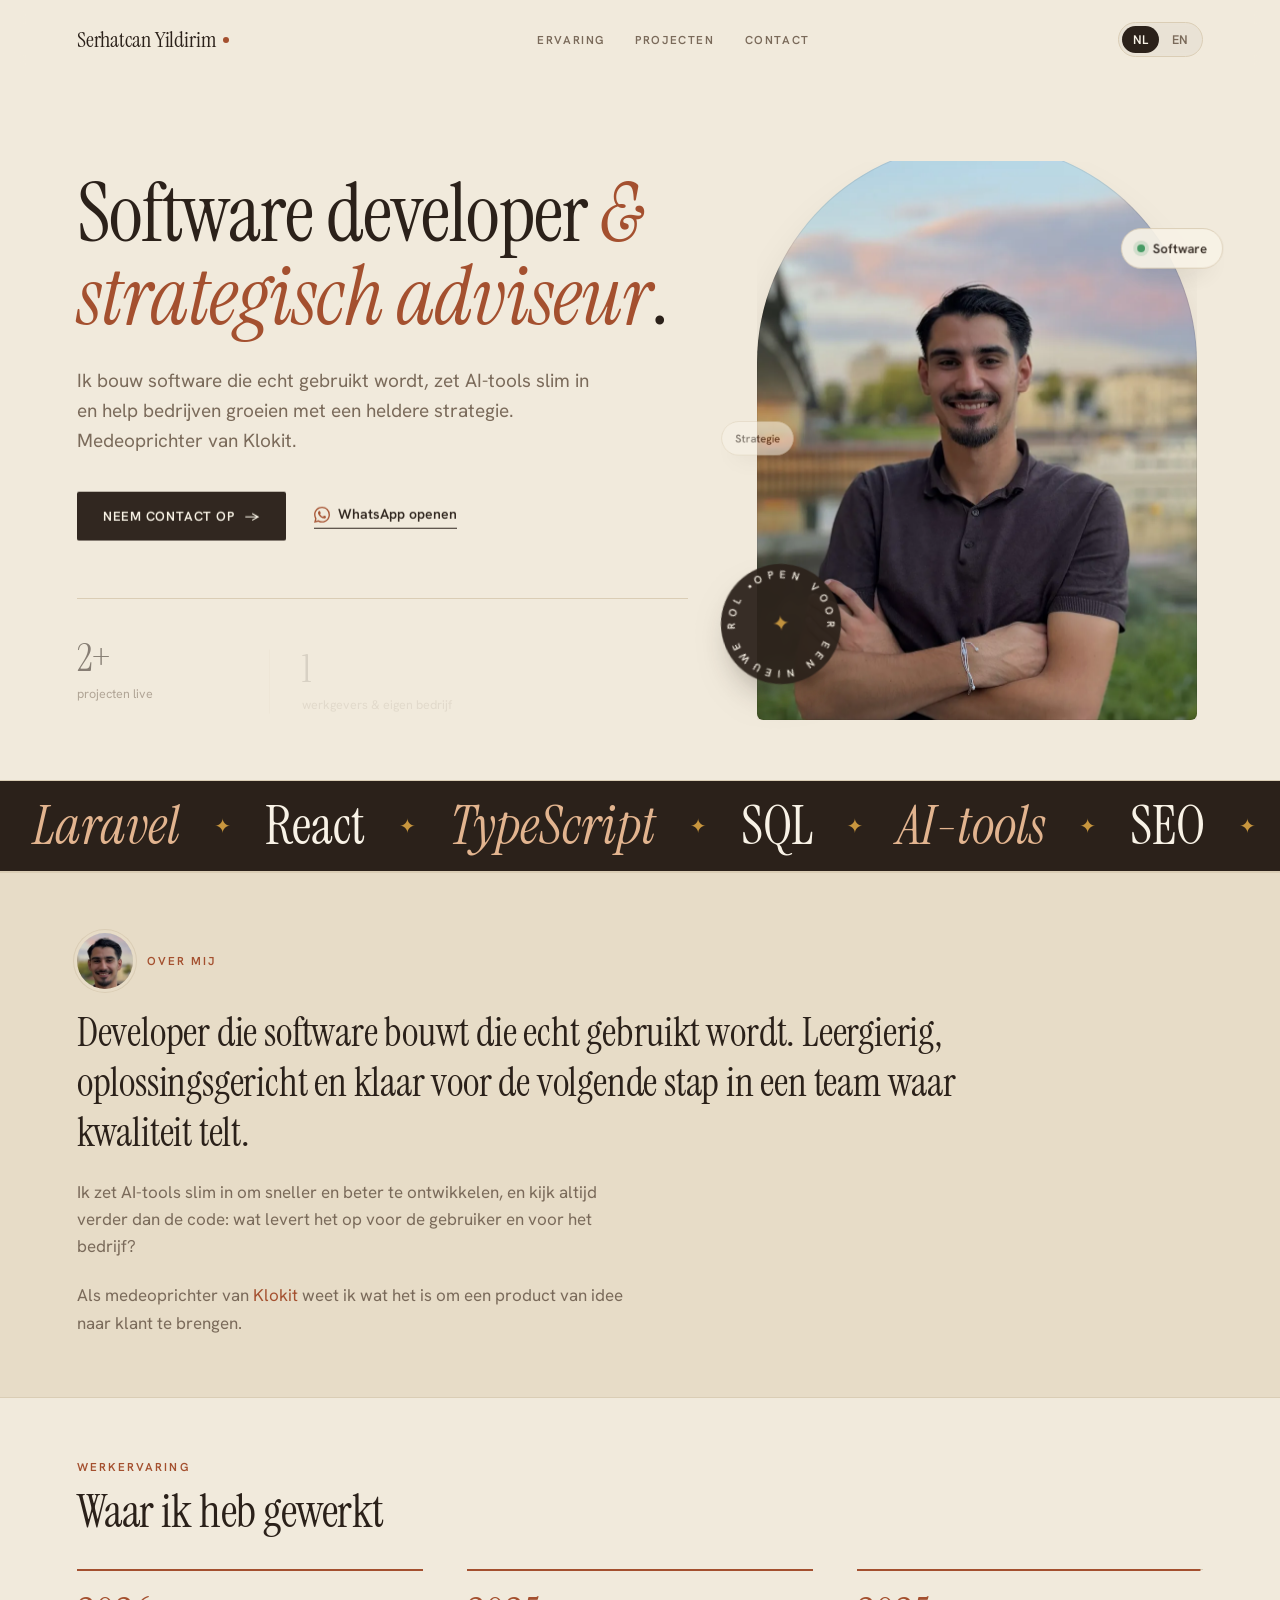
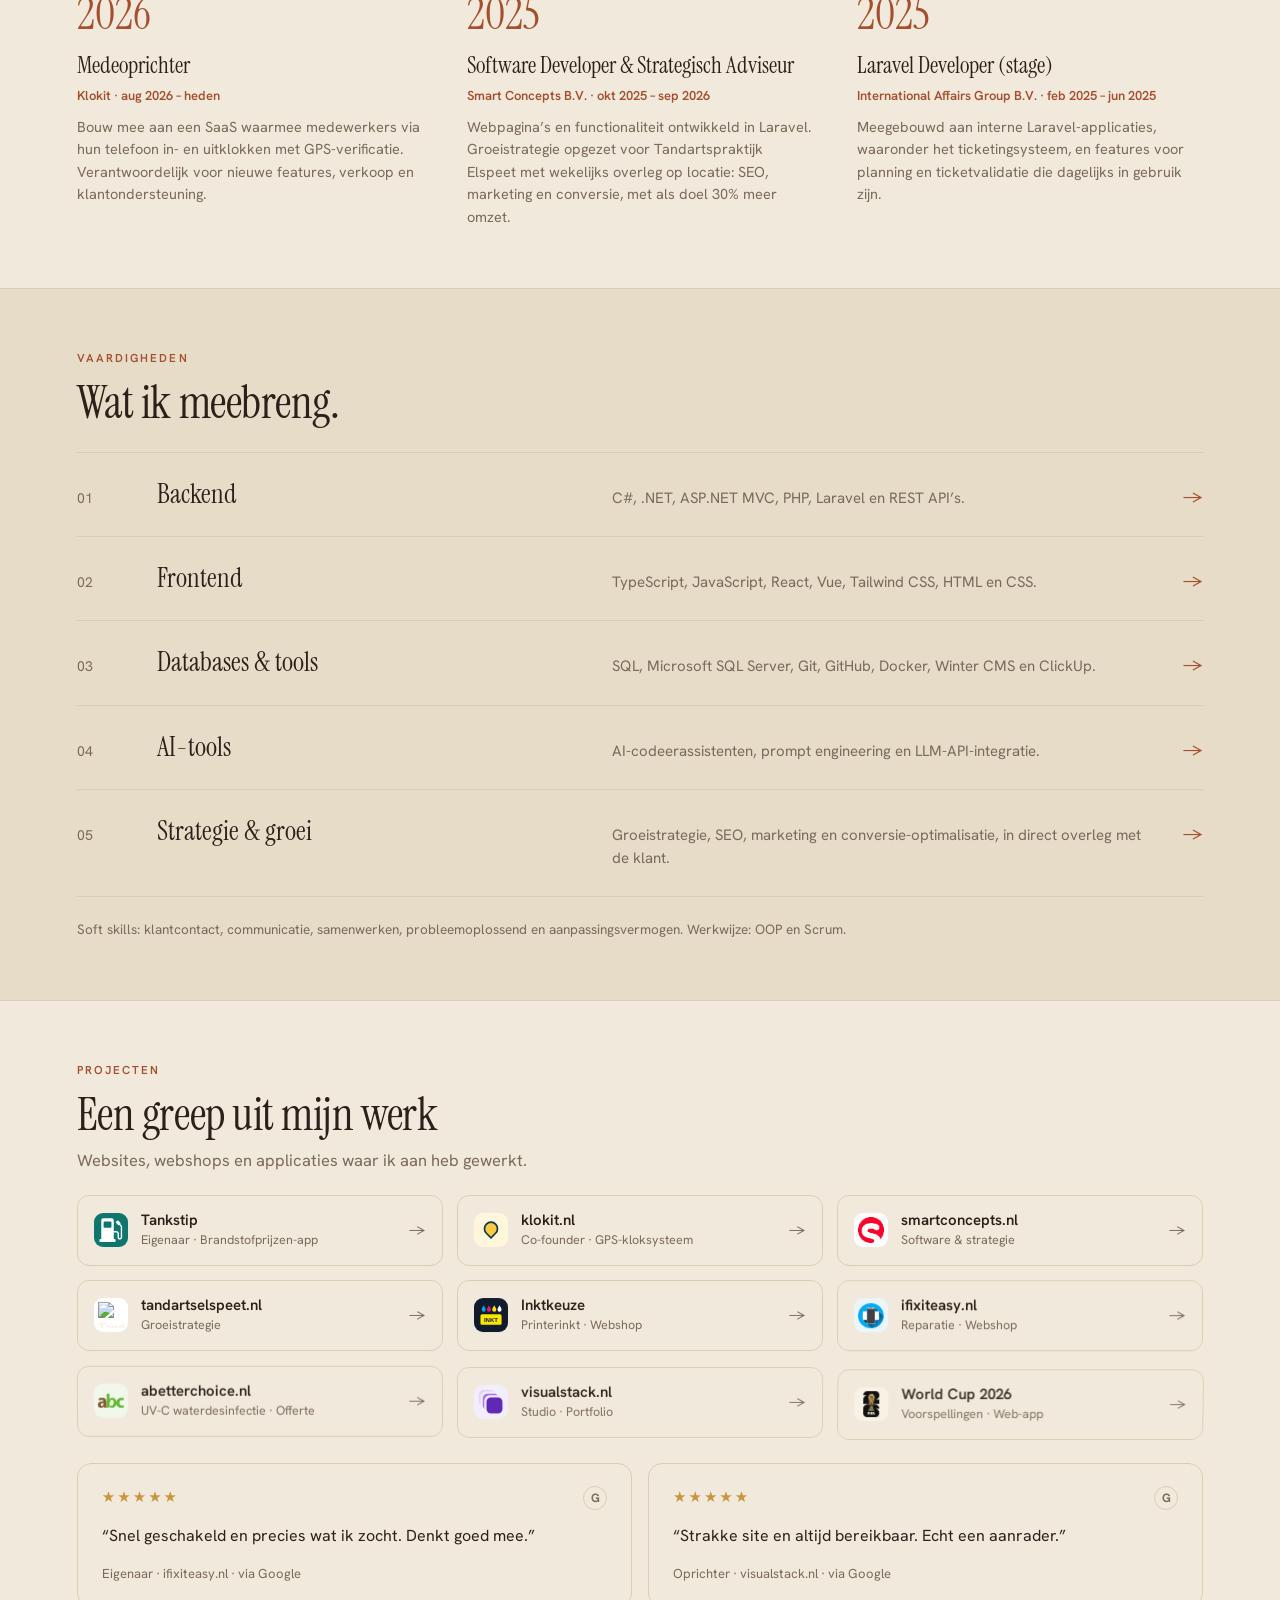
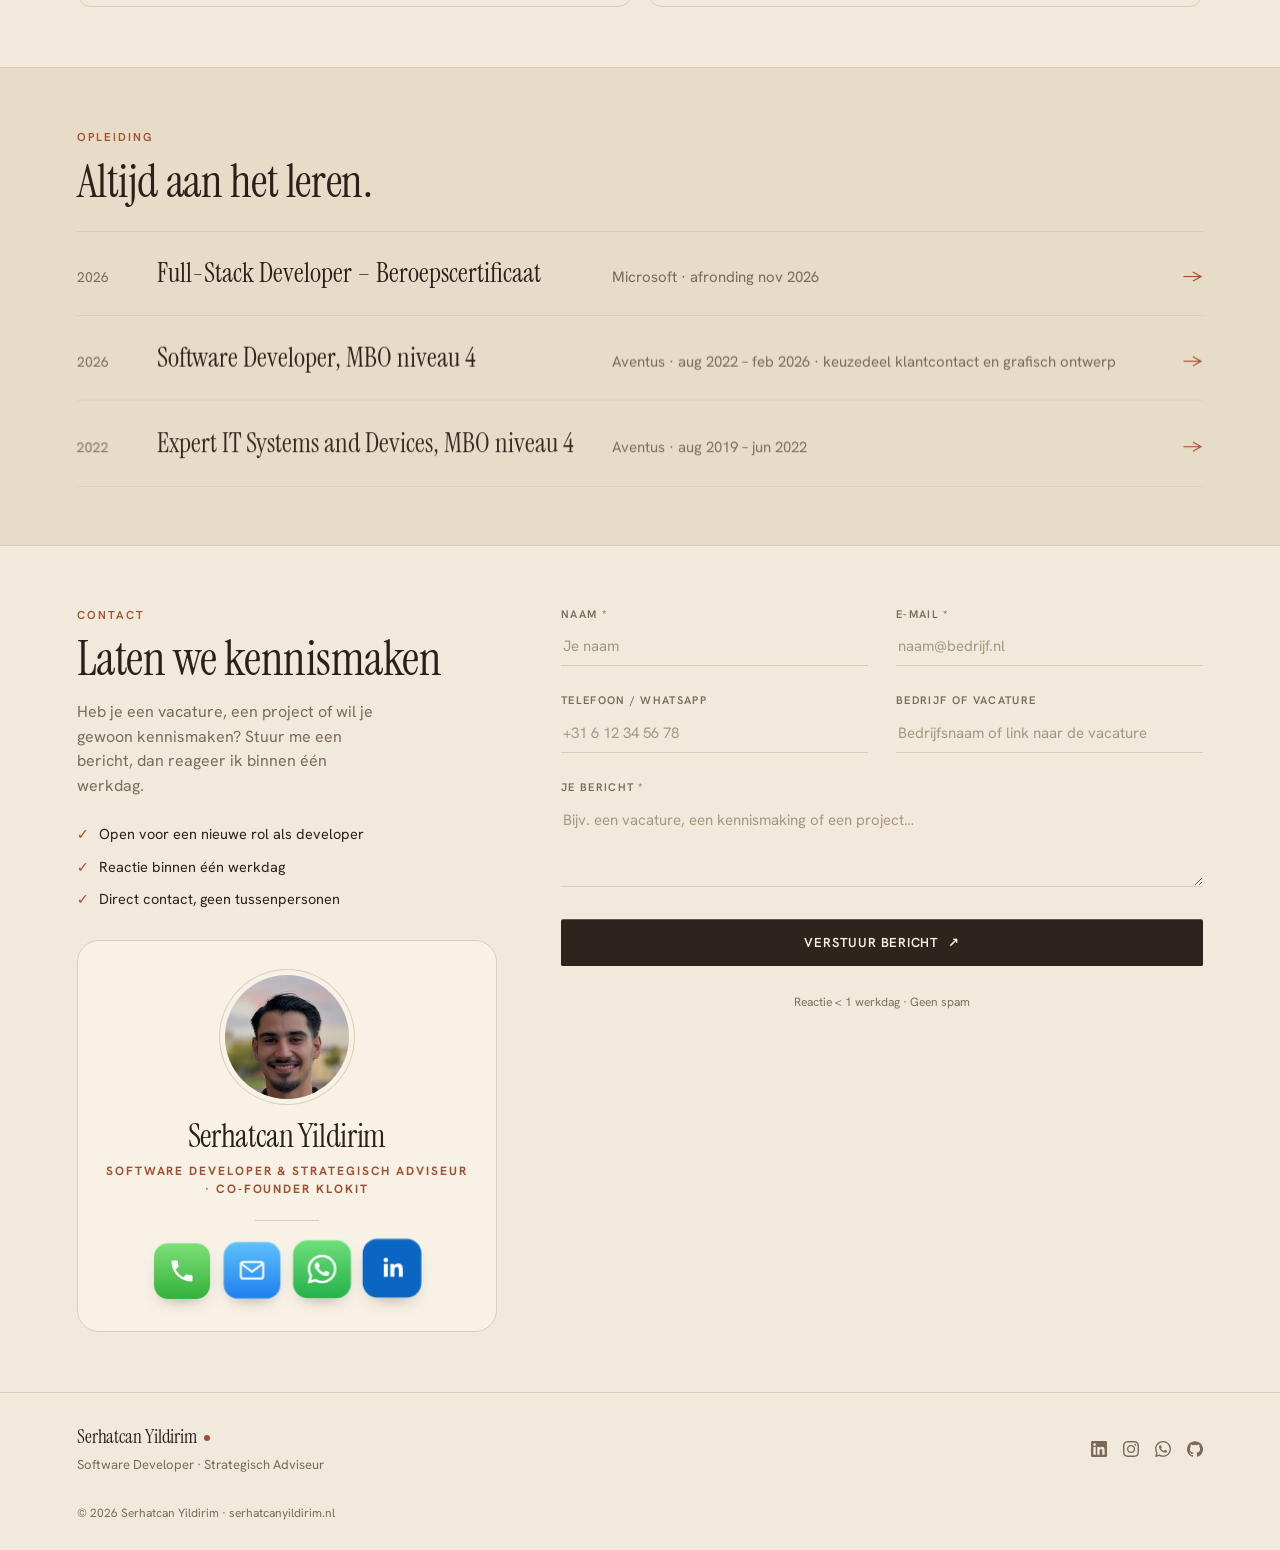
==== commit 754bf734: "Tankstip toevoegen aan projecten (eigenaar) Co-Authored-By: Claude Opus 5.5 <noreply@anthropic.com> " ====
--- a/index.html
+++ b/index.html
@@ -200,13 +200,23 @@
       <p class="section-sub" data-i18n="workSub">Websites, webshops en applicaties waar ik aan heb gewerkt.</p>
 
       <div class="projects">
+        <a class="project" href="projecten/tankstip/">
+          <span class="project-mono project-logo" style="background:#0F766E">
+            <img src="assets/tankstip-icon.svg" alt="Tankstip logo" loading="lazy" width="34" height="34">
+          </span>
+          <span class="project-body">
+            <span class="project-name">Tankstip</span>
+            <span class="project-tag" data-i18n="projects.0.tag">Eigenaar · Brandstofprijzen-app</span>
+          </span>
+          <span class="project-ext" aria-hidden="true">→</span>
+        </a>
         <a class="project" href="projecten/klokit/">
           <span class="project-mono project-logo" style="background:#fff6dc">
             <img src="assets/klokit-icon.svg" alt="Klokit logo" loading="lazy" width="34" height="34">
           </span>
           <span class="project-body">
             <span class="project-name">klokit.nl</span>
-            <span class="project-tag" data-i18n="projects.0.tag">Co-founder · GPS-kloksysteem</span>
+            <span class="project-tag" data-i18n="projects.1.tag">Co-founder · GPS-kloksysteem</span>
           </span>
           <span class="project-ext" aria-hidden="true">→</span>
         </a>
@@ -216,7 +226,7 @@
           </span>
           <span class="project-body">
             <span class="project-name">smartconcepts.nl</span>
-            <span class="project-tag" data-i18n="projects.1.tag">Software &amp; strategie</span>
+            <span class="project-tag" data-i18n="projects.2.tag">Software &amp; strategie</span>
           </span>
           <span class="project-ext" aria-hidden="true">→</span>
         </a>
@@ -226,7 +236,7 @@
           </span>
           <span class="project-body">
             <span class="project-name">tandartselspeet.nl</span>
-            <span class="project-tag" data-i18n="projects.2.tag">Groeistrategie</span>
+            <span class="project-tag" data-i18n="projects.3.tag">Groeistrategie</span>
           </span>
           <span class="project-ext" aria-hidden="true">→</span>
         </a>
@@ -236,7 +246,7 @@
           </span>
           <span class="project-body">
             <span class="project-name">Inktkeuze</span>
-            <span class="project-tag" data-i18n="projects.3.tag">Printerinkt · Webshop</span>
+            <span class="project-tag" data-i18n="projects.4.tag">Printerinkt · Webshop</span>
           </span>
           <span class="project-ext" aria-hidden="true">→</span>
         </a>
@@ -246,7 +256,7 @@
           </span>
           <span class="project-body">
             <span class="project-name">ifixiteasy.nl</span>
-            <span class="project-tag" data-i18n="projects.4.tag">Reparatie · Webshop</span>
+            <span class="project-tag" data-i18n="projects.5.tag">Reparatie · Webshop</span>
           </span>
           <span class="project-ext" aria-hidden="true">→</span>
         </a>
@@ -256,7 +266,7 @@
           </span>
           <span class="project-body">
             <span class="project-name">abetterchoice.nl</span>
-            <span class="project-tag" data-i18n="projects.5.tag">UV-C waterdesinfectie · Offerte</span>
+            <span class="project-tag" data-i18n="projects.6.tag">UV-C waterdesinfectie · Offerte</span>
           </span>
           <span class="project-ext" aria-hidden="true">→</span>
         </a>
@@ -266,7 +276,7 @@
           </span>
           <span class="project-body">
             <span class="project-name">visualstack.nl</span>
-            <span class="project-tag" data-i18n="projects.6.tag">Studio · Portfolio</span>
+            <span class="project-tag" data-i18n="projects.7.tag">Studio · Portfolio</span>
           </span>
           <span class="project-ext" aria-hidden="true">→</span>
         </a>
@@ -276,7 +286,7 @@
           </span>
           <span class="project-body">
             <span class="project-name">World Cup 2026</span>
-            <span class="project-tag" data-i18n="projects.7.tag">Voorspellingen · Web-app</span>
+            <span class="project-tag" data-i18n="projects.8.tag">Voorspellingen · Web-app</span>
           </span>
           <span class="project-ext" aria-hidden="true">→</span>
         </a>
